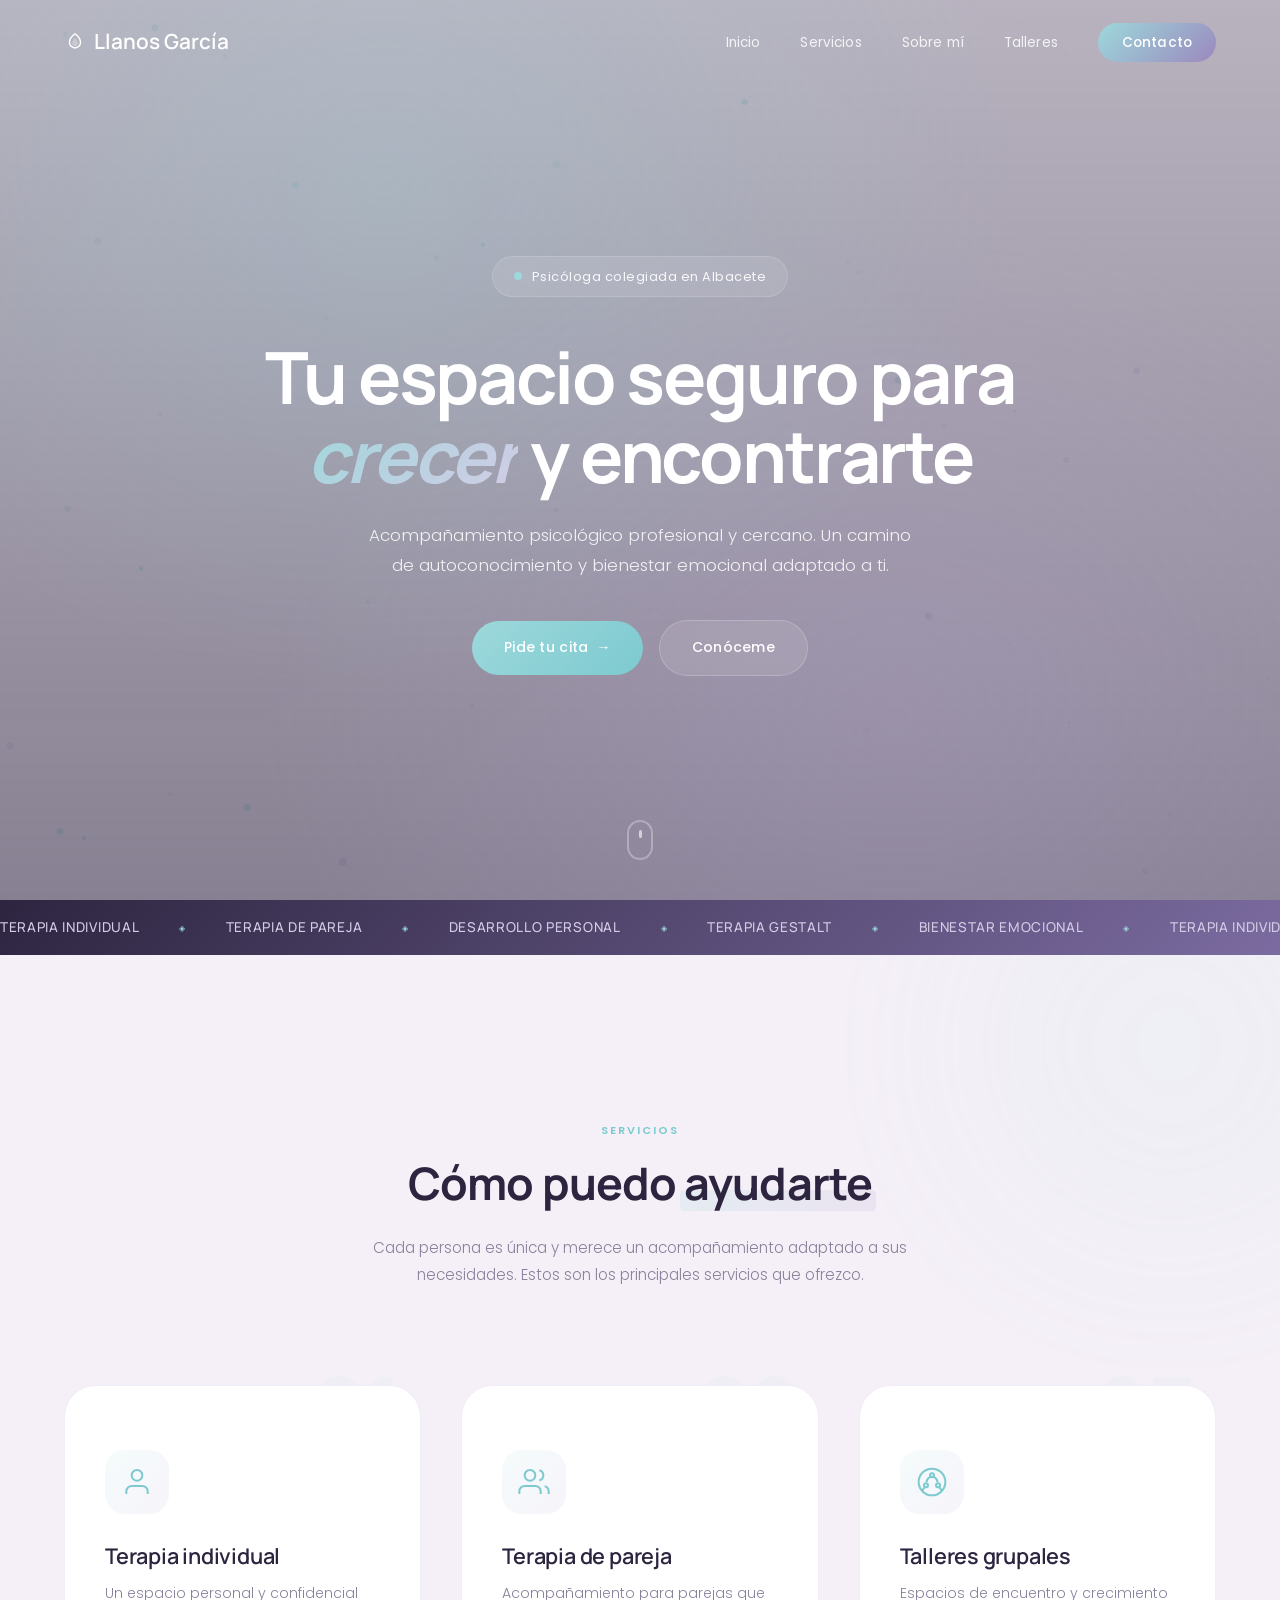
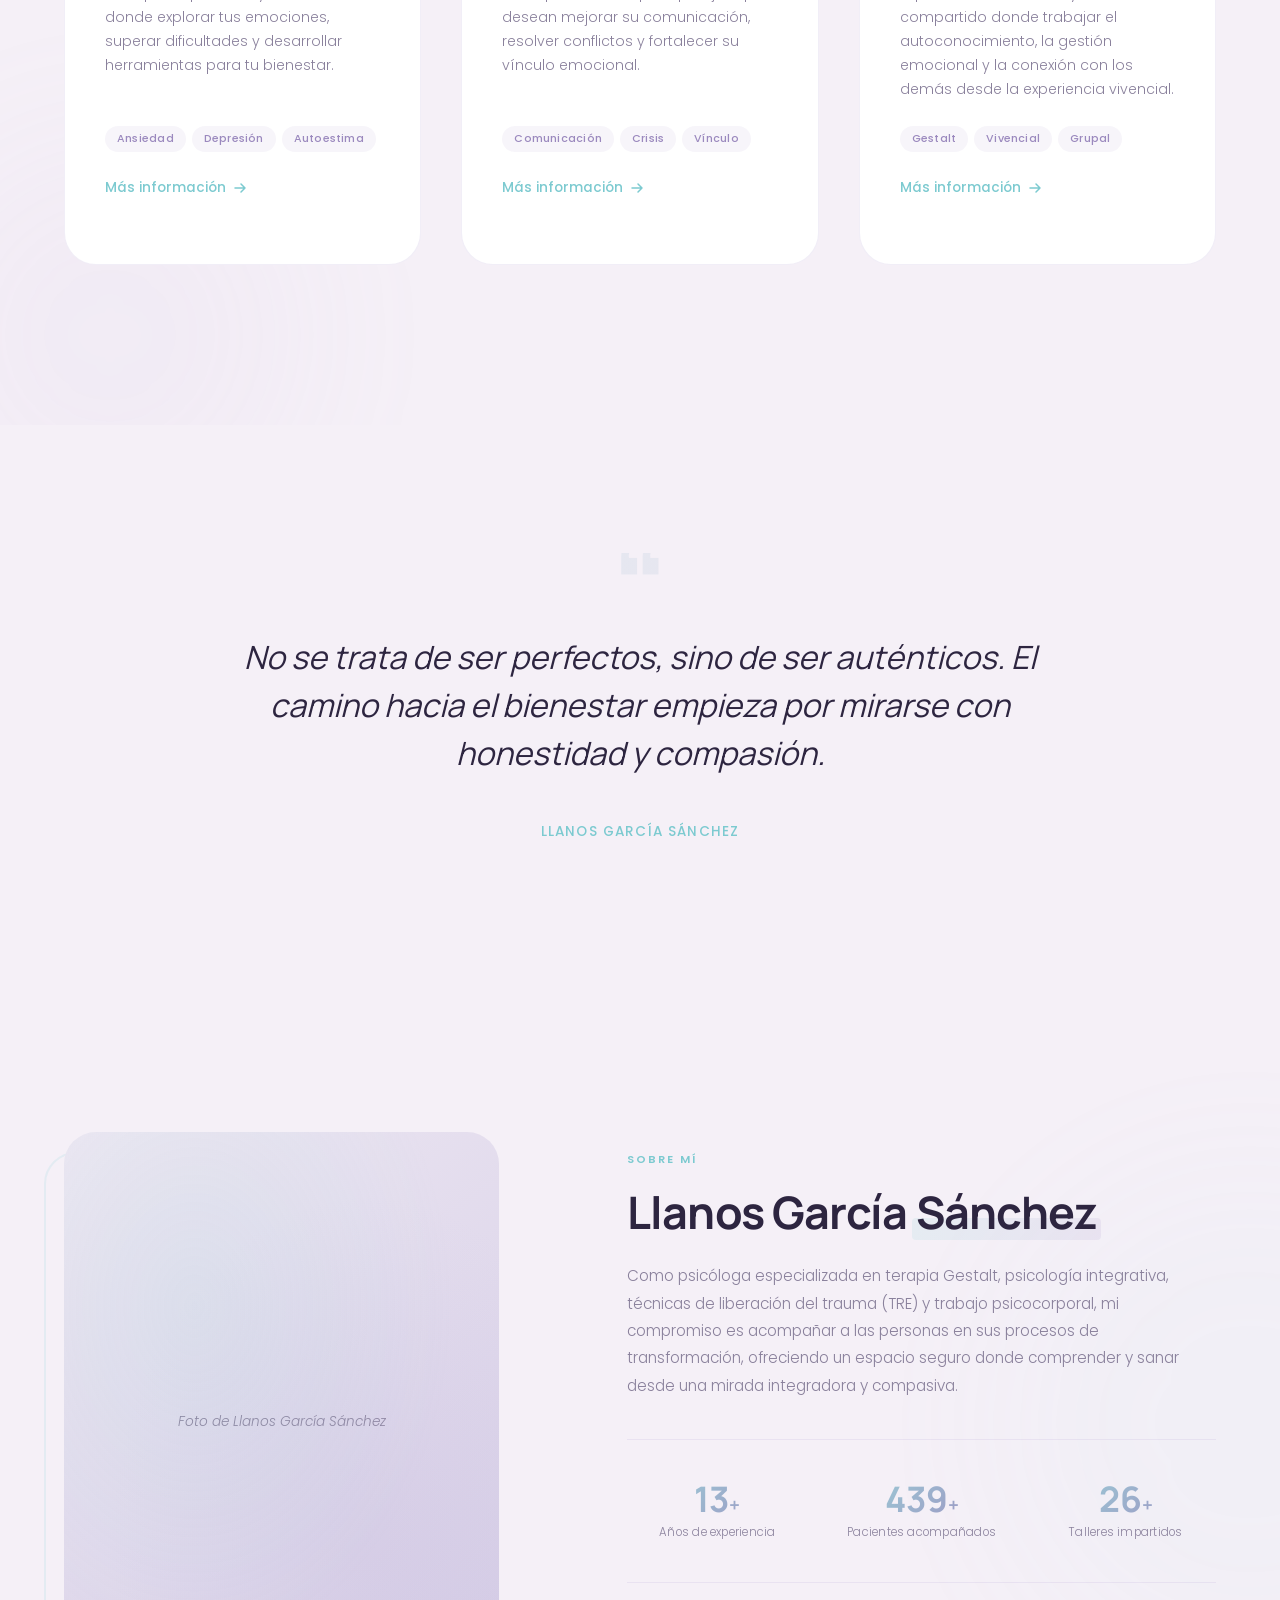
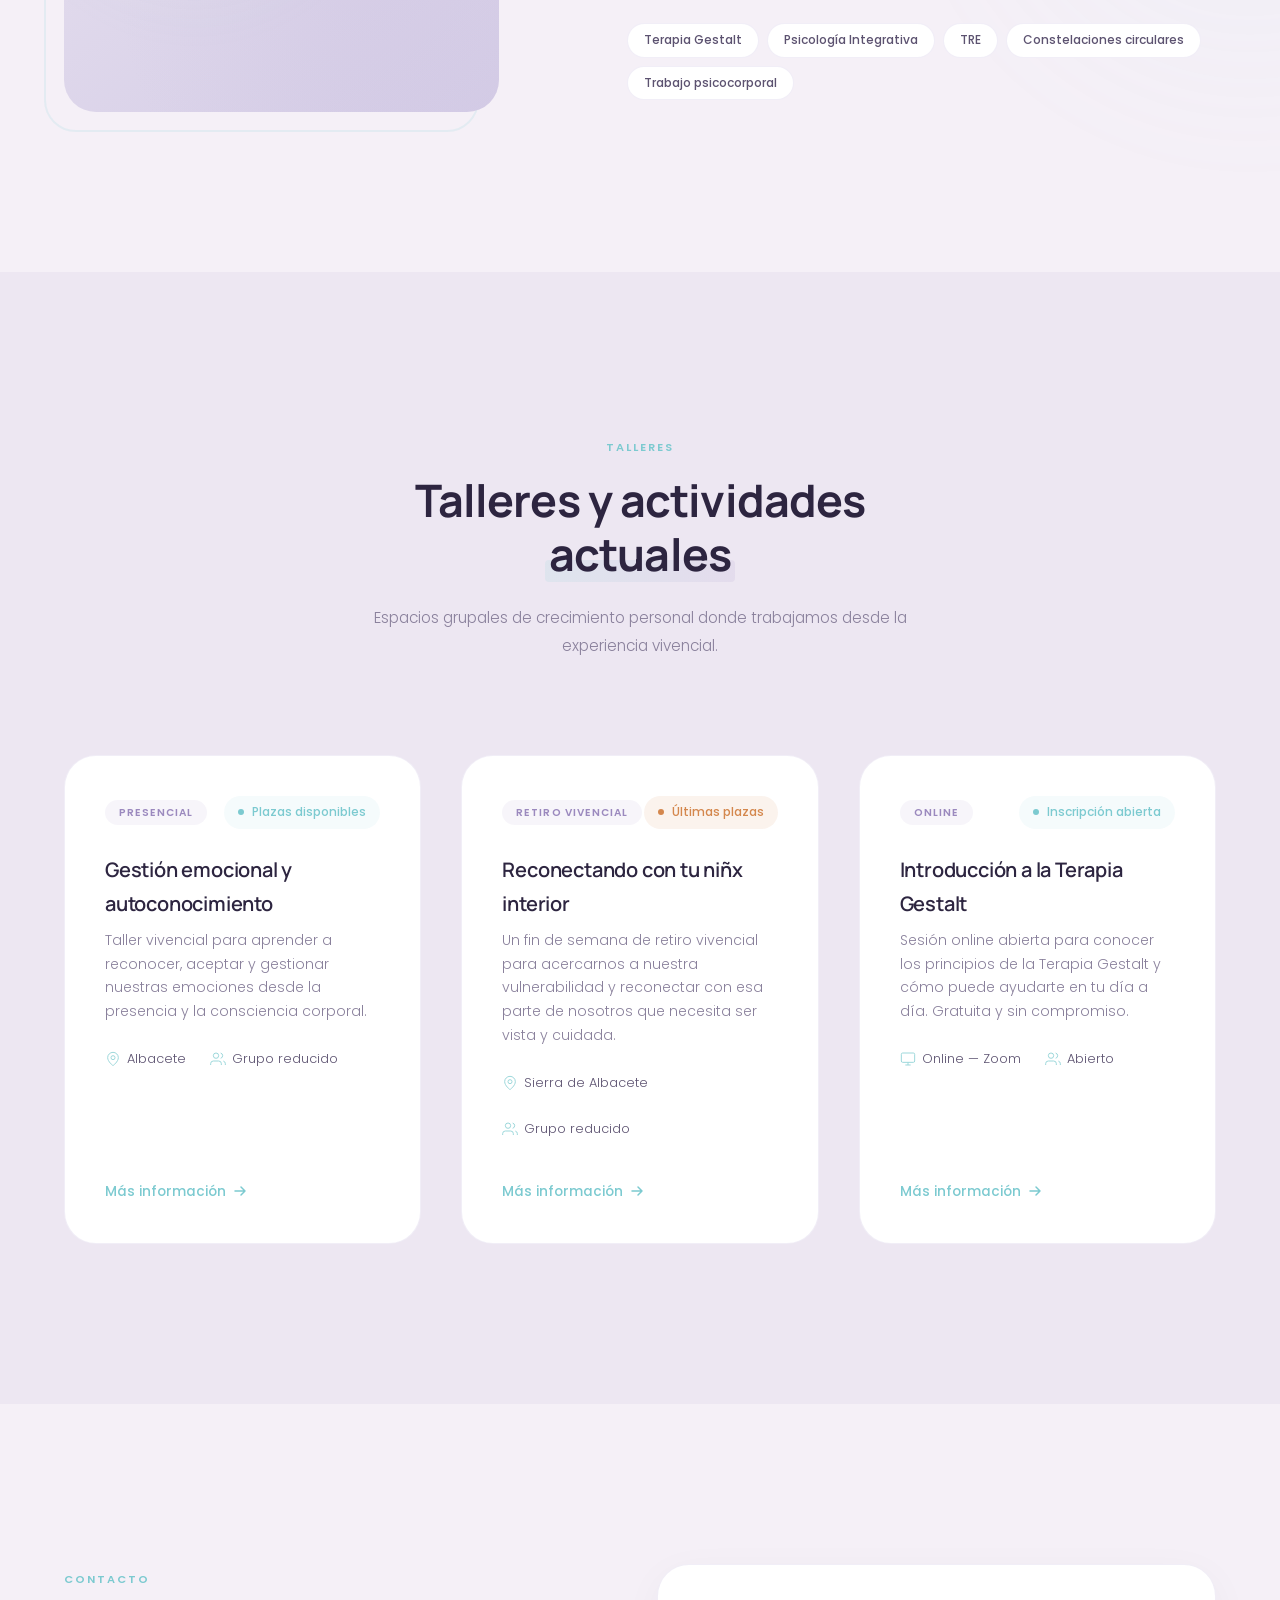
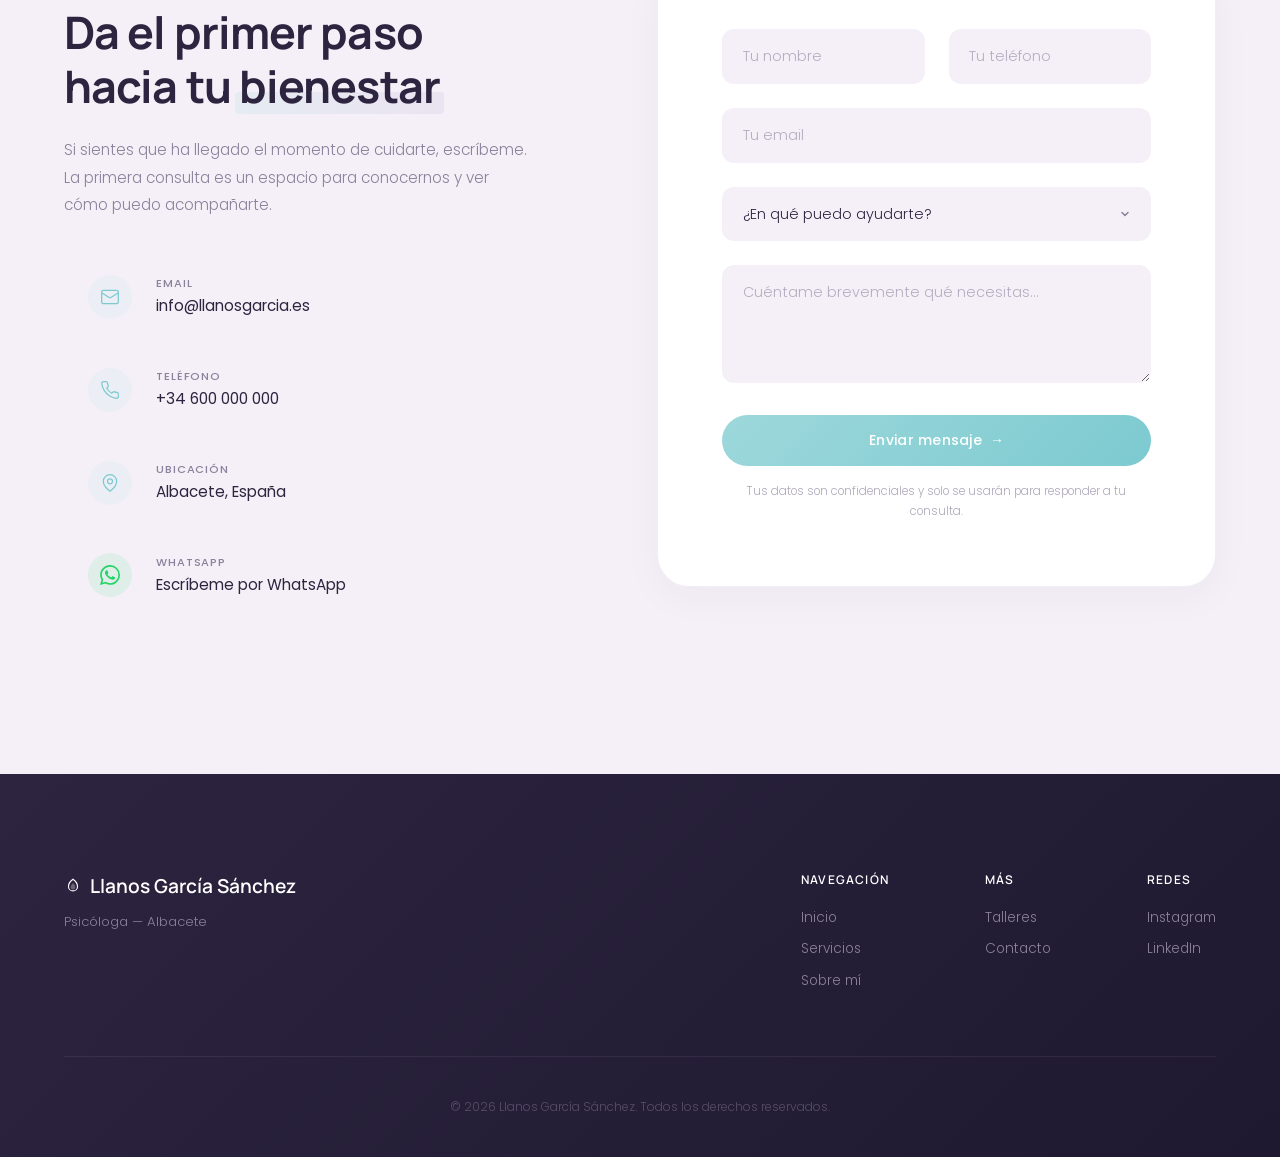
==== index.html @ bb78d36d "Cambios colores y añadir video" ====
<!DOCTYPE html>
<html lang="es">
<head>
    <meta charset="UTF-8">
    <meta name="viewport" content="width=device-width, initial-scale=1.0">
    <title>Llanos García Sánchez — Psicóloga en Albacete</title>
    <meta name="description" content="Psicóloga en Albacete especializada en terapia individual, de pareja y talleres de desarrollo personal. Llanos García Sánchez — acompañamiento profesional y cercano.">
    <link rel="preconnect" href="https://fonts.googleapis.com">
    <link rel="preconnect" href="https://fonts.gstatic.com" crossorigin>
    <link href="https://fonts.googleapis.com/css2?family=Manrope:wght@300;400;500;600;700&family=Poppins:ital,wght@0,300;0,400;0,500;0,600;1,300;1,400&display=swap" rel="stylesheet">
    <link rel="stylesheet" href="styles.css">
</head>
<body>
    <!-- Preloader -->
    <div class="preloader" id="preloader">
        <div class="preloader-inner">
            <div class="preloader-icon">
                <svg width="48" height="48" viewBox="0 0 48 48" fill="none">
                    <circle cx="24" cy="24" r="20" stroke="url(#preloaderGrad)" stroke-width="2" stroke-dasharray="6 4" class="preloader-circle"/>
                    <path d="M24 14c-4 3-7 7-7 11a7 7 0 0014 0c0-4-3-8-7-11z" fill="url(#preloaderGrad2)" opacity="0.6"/>
                    <defs>
                        <linearGradient id="preloaderGrad" x1="4" y1="4" x2="44" y2="44">
                            <stop stop-color="#9DD8DB"/>
                            <stop offset="1" stop-color="#B8A9D4"/>
                        </linearGradient>
                        <linearGradient id="preloaderGrad2" x1="17" y1="14" x2="31" y2="32">
                            <stop stop-color="#9DD8DB"/>
                            <stop offset="1" stop-color="#B8A9D4"/>
                        </linearGradient>
                    </defs>
                </svg>
            </div>
            <span class="preloader-text">Llanos García Sánchez</span>
        </div>
    </div>

    <!-- Cursor glow -->
    <div class="cursor-glow" id="cursor-glow"></div>

    <!-- Floating particles -->
    <canvas id="particles-canvas" class="particles-canvas"></canvas>

    <!-- Navigation -->
    <nav class="navbar" id="navbar">
        <div class="nav-container">
            <a href="#" class="nav-logo">
                <span class="nav-logo-icon">
                    <svg width="22" height="22" viewBox="0 0 24 24" fill="none">
                        <path d="M12 3c-3.5 2.5-6 6-6 9.5a6 6 0 0012 0c0-3.5-2.5-7-6-9.5z" stroke="currentColor" stroke-width="1.5" fill="none"/>
                        <path d="M12 8c-1.5 1.5-3 3.5-3 5.5a3 3 0 006 0c0-2-1.5-4-3-5.5z" fill="currentColor" opacity="0.3"/>
                    </svg>
                </span>
                Llanos García
            </a>
            <button class="nav-toggle" id="nav-toggle" aria-label="Abrir menú">
                <span></span>
                <span></span>
                <span></span>
            </button>
            <ul class="nav-menu" id="nav-menu">
                <li><a href="#inicio" class="nav-link">Inicio</a></li>
                <li><a href="#servicios" class="nav-link">Servicios</a></li>
                <li><a href="#sobre-mi" class="nav-link">Sobre mí</a></li>
                <li><a href="#talleres" class="nav-link">Talleres</a></li>
                <li><a href="#contacto" class="nav-link nav-link--cta">Contacto</a></li>
            </ul>
        </div>
    </nav>

    <!-- Hero Section -->
    <section class="hero" id="inicio">
        <div class="hero-bg-wrap">
            <video class="hero-bg-video" autoplay muted loop playsinline>
                <source src="video-hero.mp4" type="video/mp4">
            </video>
            <div class="hero-overlay"></div>
        </div>
        <div class="hero-content">
            <div class="hero-badge-top fade-up">
                <span class="pulse-dot"></span>
                Psicóloga colegiada en Albacete
            </div>
            <h1 class="hero-title fade-up">
                Tu espacio seguro para
                <span class="hero-title-highlight">crecer</span>
                y encontrarte
            </h1>
            <p class="hero-description fade-up">Acompañamiento psicológico profesional y cercano. Un camino de autoconocimiento y bienestar emocional adaptado a ti.</p>
            <div class="hero-actions fade-up">
                <a href="#contacto" class="btn btn-primary">
                    Pide tu cita
                    <span class="btn-arrow">&rarr;</span>
                </a>
                <a href="#sobre-mi" class="btn btn-ghost">Conóceme</a>
            </div>
        </div>
        <div class="hero-scroll-indicator">
            <div class="mouse">
                <div class="mouse-wheel"></div>
            </div>
        </div>
    </section>

    <!-- Marquee -->
    <div class="marquee">
        <div class="marquee-track">
            <span>Terapia individual</span>
            <span class="marquee-dot">&#9672;</span>
            <span>Terapia de pareja</span>
            <span class="marquee-dot">&#9672;</span>
            <span>Desarrollo personal</span>
            <span class="marquee-dot">&#9672;</span>
            <span>Terapia Gestalt</span>
            <span class="marquee-dot">&#9672;</span>
            <span>Bienestar emocional</span>
            <span class="marquee-dot">&#9672;</span>
            <span>Terapia individual</span>
            <span class="marquee-dot">&#9672;</span>
            <span>Terapia de pareja</span>
            <span class="marquee-dot">&#9672;</span>
            <span>Desarrollo personal</span>
            <span class="marquee-dot">&#9672;</span>
            <span>Terapia Gestalt</span>
            <span class="marquee-dot">&#9672;</span>
            <span>Bienestar emocional</span>
            <span class="marquee-dot">&#9672;</span>
        </div>
    </div>

    <!-- Services Section -->
    <section class="section section-services" id="servicios">
        <div class="blob blob-1"></div>
        <div class="blob blob-2"></div>
        <div class="container">
            <div class="section-header">
                <span class="section-label fade-up">Servicios</span>
                <h2 class="section-title fade-up">Cómo puedo <span class="text-highlight">ayudarte</span></h2>
                <p class="section-description fade-up">Cada persona es única y merece un acompañamiento adaptado a sus necesidades. Estos son los principales servicios que ofrezco.</p>
            </div>
            <div class="services-grid">
                <article class="service-card fade-up" data-number="01">
                    <div class="service-card-inner">
                        <div class="service-icon">
                            <svg width="32" height="32" viewBox="0 0 24 24" fill="none" stroke="currentColor" stroke-width="1.5">
                                <path d="M20 21v-2a4 4 0 00-4-4H8a4 4 0 00-4 4v2"/>
                                <circle cx="12" cy="7" r="4"/>
                            </svg>
                        </div>
                        <h3 class="service-card-title">Terapia individual</h3>
                        <p class="service-card-description">Un espacio personal y confidencial donde explorar tus emociones, superar dificultades y desarrollar herramientas para tu bienestar.</p>
                        <div class="service-card-tags">
                            <span class="service-tag">Ansiedad</span>
                            <span class="service-tag">Depresión</span>
                            <span class="service-tag">Autoestima</span>
                        </div>
                        <a href="#contacto" class="service-card-link">
                            Más información
                            <svg width="16" height="16" viewBox="0 0 16 16" fill="none"><path d="M3 8h10M9 4l4 4-4 4" stroke="currentColor" stroke-width="1.5" stroke-linecap="round" stroke-linejoin="round"/></svg>
                        </a>
                    </div>
                </article>
                <article class="service-card fade-up" data-number="02">
                    <div class="service-card-inner">
                        <div class="service-icon">
                            <svg width="32" height="32" viewBox="0 0 24 24" fill="none" stroke="currentColor" stroke-width="1.5">
                                <path d="M17 21v-2a4 4 0 00-4-4H5a4 4 0 00-4 4v2"/>
                                <circle cx="9" cy="7" r="4"/>
                                <path d="M23 21v-2a4 4 0 00-3-3.87"/>
                                <path d="M16 3.13a4 4 0 010 7.75"/>
                            </svg>
                        </div>
                        <h3 class="service-card-title">Terapia de pareja</h3>
                        <p class="service-card-description">Acompañamiento para parejas que desean mejorar su comunicación, resolver conflictos y fortalecer su vínculo emocional.</p>
                        <div class="service-card-tags">
                            <span class="service-tag">Comunicación</span>
                            <span class="service-tag">Crisis</span>
                            <span class="service-tag">Vínculo</span>
                        </div>
                        <a href="#contacto" class="service-card-link">
                            Más información
                            <svg width="16" height="16" viewBox="0 0 16 16" fill="none"><path d="M3 8h10M9 4l4 4-4 4" stroke="currentColor" stroke-width="1.5" stroke-linecap="round" stroke-linejoin="round"/></svg>
                        </a>
                    </div>
                </article>
                <article class="service-card fade-up" data-number="03">
                    <div class="service-card-inner">
                        <div class="service-icon">
                            <svg width="32" height="32" viewBox="0 0 24 24" fill="none" stroke="currentColor" stroke-width="1.5">
                                <circle cx="12" cy="12" r="10"/>
                                <path d="M8 12c0-2.2 1.8-4 4-4s4 1.8 4 4"/>
                                <circle cx="12" cy="7" r="1.5"/>
                                <circle cx="7.5" cy="14.5" r="1.5"/>
                                <circle cx="16.5" cy="14.5" r="1.5"/>
                                <path d="M5 19c0-1.7 1.1-3 2.5-3"/>
                                <path d="M19 19c0-1.7-1.1-3-2.5-3"/>
                            </svg>
                        </div>
                        <h3 class="service-card-title">Talleres grupales</h3>
                        <p class="service-card-description">Espacios de encuentro y crecimiento compartido donde trabajar el autoconocimiento, la gestión emocional y la conexión con los demás desde la experiencia vivencial.</p>
                        <div class="service-card-tags">
                            <span class="service-tag">Gestalt</span>
                            <span class="service-tag">Vivencial</span>
                            <span class="service-tag">Grupal</span>
                        </div>
                        <a href="#contacto" class="service-card-link">
                            Más información
                            <svg width="16" height="16" viewBox="0 0 16 16" fill="none"><path d="M3 8h10M9 4l4 4-4 4" stroke="currentColor" stroke-width="1.5" stroke-linecap="round" stroke-linejoin="round"/></svg>
                        </a>
                    </div>
                </article>
            </div>
        </div>
    </section>

    <!-- Quote Section -->
    <section class="section section-quote">
        <div class="container">
            <div class="quote-block fade-up">
                <div class="quote-mark">&ldquo;</div>
                <blockquote class="quote-text">
                    No se trata de ser perfectos, sino de ser auténticos. El camino hacia el bienestar empieza por mirarse con honestidad y compasión.
                </blockquote>
                <cite class="quote-author">Llanos García Sánchez</cite>
            </div>
        </div>
    </section>

    <!-- About Section -->
    <section class="section section-about" id="sobre-mi">
        <div class="blob blob-3"></div>
        <div class="container">
            <div class="about-layout">
                <div class="about-image-col fade-up">
                    <div class="about-image-frame">
                        <div class="image-placeholder image-placeholder--tall">
                            <span>Foto de Llanos García Sánchez</span>
                        </div>
                        <div class="about-image-accent"></div>
                    </div>
                </div>
                <div class="about-text-col">
                    <span class="section-label fade-up">Sobre mí</span>
                    <h2 class="section-title fade-up">Llanos García <span class="text-highlight">Sánchez</span></h2>
                    <p class="section-description fade-up">Como psicóloga especializada en terapia Gestalt, psicología integrativa, técnicas de liberación del trauma (TRE) y trabajo psicocorporal, mi compromiso es acompañar a las personas en sus procesos de transformación, ofreciendo un espacio seguro donde comprender y sanar desde una mirada integradora y compasiva.</p>
                    <div class="about-stats fade-up">
                        <div class="stat-item">
                            <span class="stat-number" data-target="15">0</span>
                            <span class="stat-label">Años de experiencia</span>
                        </div>
                        <div class="stat-item">
                            <span class="stat-number" data-target="500">0</span>
                            <span class="stat-label">Pacientes acompañados</span>
                        </div>
                        <div class="stat-item">
                            <span class="stat-number" data-target="30">0</span>
                            <span class="stat-label">Talleres impartidos</span>
                        </div>
                    </div>
                    <div class="about-specialties fade-up">
                        <span class="specialty-tag">Terapia Gestalt</span>
                        <span class="specialty-tag">Psicología Integrativa</span>
                        <span class="specialty-tag">TRE</span>
                        <span class="specialty-tag">Constelaciones circulares</span>
                        <span class="specialty-tag">Trabajo psicocorporal</span>
                    </div>
                </div>
            </div>
        </div>
    </section>

    <!-- Workshops Section -->
    <section class="section section-workshops" id="talleres">
        <div class="container">
            <div class="section-header">
                <span class="section-label fade-up">Talleres</span>
                <h2 class="section-title fade-up">Talleres y actividades <span class="text-highlight">actuales</span></h2>
                <p class="section-description fade-up">Espacios grupales de crecimiento personal donde trabajamos desde la experiencia vivencial.</p>
            </div>
            <div class="workshops-grid">
                <article class="workshop-card fade-up">
                    <div class="workshop-card-header">
                        <div class="workshop-card-badge">Presencial</div>
                        <span class="workshop-status workshop-status--open">
                            <span class="pulse-dot-sm"></span>
                            Plazas disponibles
                        </span>
                    </div>
                    <h3 class="workshop-card-title">Gestión emocional y autoconocimiento</h3>
                    <p class="workshop-card-description">Taller vivencial para aprender a reconocer, aceptar y gestionar nuestras emociones desde la presencia y la consciencia corporal.</p>
                    <div class="workshop-card-details">
                        <div class="workshop-detail">
                            <svg width="16" height="16" viewBox="0 0 24 24" fill="none" stroke="currentColor" stroke-width="1.5"><path d="M20 10c0 6-8 12-8 12s-8-6-8-12a8 8 0 0116 0z"/><circle cx="12" cy="10" r="3"/></svg>
                            Albacete
                        </div>
                        <div class="workshop-detail">
                            <svg width="16" height="16" viewBox="0 0 24 24" fill="none" stroke="currentColor" stroke-width="1.5"><path d="M17 21v-2a4 4 0 00-4-4H5a4 4 0 00-4 4v2"/><circle cx="9" cy="7" r="4"/><path d="M23 21v-2a4 4 0 00-3-3.87"/><path d="M16 3.13a4 4 0 010 7.75"/></svg>
                            Grupo reducido
                        </div>
                    </div>
                    <a href="#contacto" class="workshop-card-link">
                        Más información
                        <svg width="16" height="16" viewBox="0 0 16 16" fill="none"><path d="M3 8h10M9 4l4 4-4 4" stroke="currentColor" stroke-width="1.5" stroke-linecap="round" stroke-linejoin="round"/></svg>
                    </a>
                </article>
                <article class="workshop-card fade-up">
                    <div class="workshop-card-header">
                        <div class="workshop-card-badge">Retiro vivencial</div>
                        <span class="workshop-status workshop-status--few">
                            <span class="pulse-dot-sm"></span>
                            Últimas plazas
                        </span>
                    </div>
                    <h3 class="workshop-card-title">Reconectando con tu niñx interior</h3>
                    <p class="workshop-card-description">Un fin de semana de retiro vivencial para acercarnos a nuestra vulnerabilidad y reconectar con esa parte de nosotros que necesita ser vista y cuidada.</p>
                    <div class="workshop-card-details">
                        <div class="workshop-detail">
                            <svg width="16" height="16" viewBox="0 0 24 24" fill="none" stroke="currentColor" stroke-width="1.5"><path d="M20 10c0 6-8 12-8 12s-8-6-8-12a8 8 0 0116 0z"/><circle cx="12" cy="10" r="3"/></svg>
                            Sierra de Albacete
                        </div>
                        <div class="workshop-detail">
                            <svg width="16" height="16" viewBox="0 0 24 24" fill="none" stroke="currentColor" stroke-width="1.5"><path d="M17 21v-2a4 4 0 00-4-4H5a4 4 0 00-4 4v2"/><circle cx="9" cy="7" r="4"/><path d="M23 21v-2a4 4 0 00-3-3.87"/><path d="M16 3.13a4 4 0 010 7.75"/></svg>
                            Grupo reducido
                        </div>
                    </div>
                    <a href="#contacto" class="workshop-card-link">
                        Más información
                        <svg width="16" height="16" viewBox="0 0 16 16" fill="none"><path d="M3 8h10M9 4l4 4-4 4" stroke="currentColor" stroke-width="1.5" stroke-linecap="round" stroke-linejoin="round"/></svg>
                    </a>
                </article>
                <article class="workshop-card fade-up">
                    <div class="workshop-card-header">
                        <div class="workshop-card-badge">Online</div>
                        <span class="workshop-status workshop-status--open">
                            <span class="pulse-dot-sm"></span>
                            Inscripción abierta
                        </span>
                    </div>
                    <h3 class="workshop-card-title">Introducción a la Terapia Gestalt</h3>
                    <p class="workshop-card-description">Sesión online abierta para conocer los principios de la Terapia Gestalt y cómo puede ayudarte en tu día a día. Gratuita y sin compromiso.</p>
                    <div class="workshop-card-details">
                        <div class="workshop-detail">
                            <svg width="16" height="16" viewBox="0 0 24 24" fill="none" stroke="currentColor" stroke-width="1.5"><rect x="2" y="3" width="20" height="14" rx="2"/><line x1="8" y1="21" x2="16" y2="21"/><line x1="12" y1="17" x2="12" y2="21"/></svg>
                            Online — Zoom
                        </div>
                        <div class="workshop-detail">
                            <svg width="16" height="16" viewBox="0 0 24 24" fill="none" stroke="currentColor" stroke-width="1.5"><path d="M17 21v-2a4 4 0 00-4-4H5a4 4 0 00-4 4v2"/><circle cx="9" cy="7" r="4"/><path d="M23 21v-2a4 4 0 00-3-3.87"/><path d="M16 3.13a4 4 0 010 7.75"/></svg>
                            Abierto
                        </div>
                    </div>
                    <a href="#contacto" class="workshop-card-link">
                        Más información
                        <svg width="16" height="16" viewBox="0 0 16 16" fill="none"><path d="M3 8h10M9 4l4 4-4 4" stroke="currentColor" stroke-width="1.5" stroke-linecap="round" stroke-linejoin="round"/></svg>
                    </a>
                </article>
            </div>
        </div>
    </section>

    <!-- Contact Section -->
    <section class="section section-contact" id="contacto">
        <div class="container">
            <div class="contact-layout">
                <div class="contact-info-col">
                    <span class="section-label fade-up">Contacto</span>
                    <h2 class="section-title fade-up">Da el primer paso hacia tu <span class="text-highlight">bienestar</span></h2>
                    <p class="section-description fade-up">Si sientes que ha llegado el momento de cuidarte, escríbeme. La primera consulta es un espacio para conocernos y ver cómo puedo acompañarte.</p>
                    <div class="contact-details fade-up">
                        <a href="mailto:info@llanosgarcia.es" class="contact-detail-item">
                            <div class="contact-icon">
                                <svg width="20" height="20" viewBox="0 0 24 24" fill="none" stroke="currentColor" stroke-width="1.5"><rect x="2" y="4" width="20" height="16" rx="2"/><path d="m22 7-8.97 5.7a1.94 1.94 0 01-2.06 0L2 7"/></svg>
                            </div>
                            <div>
                                <span class="contact-detail-label">Email</span>
                                <span class="contact-detail-value">info@llanosgarcia.es</span>
                            </div>
                        </a>
                        <a href="tel:+34600000000" class="contact-detail-item">
                            <div class="contact-icon">
                                <svg width="20" height="20" viewBox="0 0 24 24" fill="none" stroke="currentColor" stroke-width="1.5"><path d="M22 16.92v3a2 2 0 01-2.18 2 19.79 19.79 0 01-8.63-3.07 19.5 19.5 0 01-6-6 19.79 19.79 0 01-3.07-8.67A2 2 0 014.11 2h3a2 2 0 012 1.72c.127.96.361 1.903.7 2.81a2 2 0 01-.45 2.11L8.09 9.91a16 16 0 006 6l1.27-1.27a2 2 0 012.11-.45c.907.339 1.85.573 2.81.7A2 2 0 0122 16.92z"/></svg>
                            </div>
                            <div>
                                <span class="contact-detail-label">Teléfono</span>
                                <span class="contact-detail-value">+34 600 000 000</span>
                            </div>
                        </a>
                        <div class="contact-detail-item">
                            <div class="contact-icon">
                                <svg width="20" height="20" viewBox="0 0 24 24" fill="none" stroke="currentColor" stroke-width="1.5"><path d="M20 10c0 6-8 12-8 12s-8-6-8-12a8 8 0 0116 0Z"/><circle cx="12" cy="10" r="3"/></svg>
                            </div>
                            <div>
                                <span class="contact-detail-label">Ubicación</span>
                                <span class="contact-detail-value">Albacete, España</span>
                            </div>
                        </div>
                        <a href="https://wa.me/34600000000" class="contact-detail-item" target="_blank" rel="noopener">
                            <div class="contact-icon contact-icon--whatsapp">
                                <svg width="20" height="20" viewBox="0 0 24 24" fill="currentColor"><path d="M17.472 14.382c-.297-.149-1.758-.867-2.03-.967-.273-.099-.471-.148-.67.15-.197.297-.767.966-.94 1.164-.173.199-.347.223-.644.075-.297-.15-1.255-.463-2.39-1.475-.883-.788-1.48-1.761-1.653-2.059-.173-.297-.018-.458.13-.606.134-.133.298-.347.446-.52.149-.174.198-.298.298-.497.099-.198.05-.371-.025-.52-.075-.149-.669-1.612-.916-2.207-.242-.579-.487-.5-.669-.51-.173-.008-.371-.01-.57-.01-.198 0-.52.074-.792.372-.272.297-1.04 1.016-1.04 2.479 0 1.462 1.065 2.875 1.213 3.074.149.198 2.096 3.2 5.077 4.487.709.306 1.262.489 1.694.625.712.227 1.36.195 1.871.118.571-.085 1.758-.719 2.006-1.413.248-.694.248-1.289.173-1.413-.074-.124-.272-.198-.57-.347m-5.421 7.403h-.004a9.87 9.87 0 01-5.031-1.378l-.361-.214-3.741.982.998-3.648-.235-.374a9.86 9.86 0 01-1.51-5.26c.001-5.45 4.436-9.884 9.888-9.884 2.64 0 5.122 1.03 6.988 2.898a9.825 9.825 0 012.893 6.994c-.003 5.45-4.437 9.884-9.885 9.884m8.413-18.297A11.815 11.815 0 0012.05 0C5.495 0 .16 5.335.157 11.892c0 2.096.547 4.142 1.588 5.945L.057 24l6.305-1.654a11.882 11.882 0 005.683 1.448h.005c6.554 0 11.89-5.335 11.893-11.893a11.821 11.821 0 00-3.48-8.413z"/></svg>
                            </div>
                            <div>
                                <span class="contact-detail-label">WhatsApp</span>
                                <span class="contact-detail-value">Escríbeme por WhatsApp</span>
                            </div>
                        </a>
                    </div>
                </div>
                <div class="contact-form-col fade-up">
                    <form class="contact-form" id="contact-form" name="contacto" method="POST" data-netlify="true" netlify-honeypot="bot-field">
                        <input type="hidden" name="form-name" value="contacto">
                        <p class="visually-hidden"><label>No rellenar: <input name="bot-field"></label></p>
                        <div class="form-row">
                            <div class="form-group">
                                <input type="text" id="name" name="name" class="form-input" placeholder="Tu nombre" required>
                            </div>
                            <div class="form-group">
                                <input type="tel" id="phone" name="phone" class="form-input" placeholder="Tu teléfono">
                            </div>
                        </div>
                        <div class="form-group">
                            <input type="email" id="email" name="email" class="form-input" placeholder="Tu email" required>
                        </div>
                        <div class="form-group">
                            <select id="service" name="service" class="form-input form-select">
                                <option value="" disabled selected>¿En qué puedo ayudarte?</option>
                                <option value="individual">Terapia individual</option>
                                <option value="pareja">Terapia de pareja</option>
                                <option value="taller">Información sobre talleres</option>
                                <option value="otro">Otro</option>
                            </select>
                        </div>
                        <div class="form-group">
                            <textarea id="message" name="message" class="form-input form-textarea" placeholder="Cuéntame brevemente qué necesitas..." rows="4" required></textarea>
                        </div>
                        <button type="submit" class="btn btn-primary btn-full">
                            Enviar mensaje
                            <span class="btn-arrow">&rarr;</span>
                        </button>
                        <p class="form-disclaimer">Tus datos son confidenciales y solo se usarán para responder a tu consulta.</p>
                    </form>
                </div>
            </div>
        </div>
    </section>

    <!-- Footer -->
    <footer class="footer">
        <div class="container">
            <div class="footer-top">
                <div class="footer-brand">
                    <span class="footer-logo">
                        <span class="nav-logo-icon">
                            <svg width="18" height="18" viewBox="0 0 24 24" fill="none">
                                <path d="M12 3c-3.5 2.5-6 6-6 9.5a6 6 0 0012 0c0-3.5-2.5-7-6-9.5z" stroke="currentColor" stroke-width="1.5" fill="none"/>
                                <path d="M12 8c-1.5 1.5-3 3.5-3 5.5a3 3 0 006 0c0-2-1.5-4-3-5.5z" fill="currentColor" opacity="0.3"/>
                            </svg>
                        </span>
                        Llanos García Sánchez
                    </span>
                    <p class="footer-tagline">Psicóloga — Albacete</p>
                </div>
                <div class="footer-nav">
                    <div class="footer-nav-group">
                        <h4 class="footer-nav-title">Navegación</h4>
                        <a href="#inicio">Inicio</a>
                        <a href="#servicios">Servicios</a>
                        <a href="#sobre-mi">Sobre mí</a>
                    </div>
                    <div class="footer-nav-group">
                        <h4 class="footer-nav-title">Más</h4>
                        <a href="#talleres">Talleres</a>
                        <a href="#contacto">Contacto</a>
                    </div>
                    <div class="footer-nav-group">
                        <h4 class="footer-nav-title">Redes</h4>
                        <a href="#">Instagram</a>
                        <a href="#">LinkedIn</a>
                    </div>
                </div>
            </div>
            <div class="footer-bottom">
                <p>&copy; 2026 Llanos García Sánchez. Todos los derechos reservados.</p>
            </div>
        </div>
    </footer>

    <script src="script.js"></script>
</body>
</html>
---- styles.css ----
/* ============================================
   LLANOS GARCÍA SÁNCHEZ — Psicóloga
   Palette: Aquamarine + Pastel Violet
   ============================================ */

:root {
    --color-bg: #F5F0F7;
    --color-bg-alt: #EDE7F2;
    --color-bg-card: #FAFAFE;
    --color-aqua: #9DD8DB;
    --color-aqua-dark: #7CCAD0;
    --color-aqua-light: rgba(157, 216, 219, 0.10);
    --color-aqua-glow: rgba(157, 216, 219, 0.07);
    --color-violet: #B8A9D4;
    --color-violet-dark: #9B89BE;
    --color-violet-deep: #7B6BA0;
    --color-violet-light: rgba(184, 169, 212, 0.12);
    --color-lavender: #D4CCE6;
    --color-text-dark: #2D2540;
    --color-text-medium: #5C5270;
    --color-text-muted: #8A819C;
    --color-white: #FFFFFF;
    --color-border: rgba(184, 169, 212, 0.20);

    --font-heading: 'Manrope', -apple-system, BlinkMacSystemFont, sans-serif;
    --font-body: 'Poppins', -apple-system, BlinkMacSystemFont, sans-serif;

    --spacing-xs: 0.5rem;
    --spacing-sm: 1rem;
    --spacing-md: 1.5rem;
    --spacing-lg: 2.5rem;
    --spacing-xl: 4rem;
    --spacing-2xl: 6rem;
    --spacing-3xl: 8rem;
    --spacing-4xl: 10rem;

    --radius-sm: 8px;
    --radius-md: 12px;
    --radius-lg: 20px;
    --radius-xl: 32px;

    --transition-fast: 0.2s ease;
    --transition-base: 0.35s cubic-bezier(0.4, 0, 0.2, 1);
    --transition-slow: 0.6s cubic-bezier(0.16, 1, 0.3, 1);
    --transition-spring: 0.5s cubic-bezier(0.34, 1.56, 0.64, 1);
}

/* --- Reset --- */
*, *::before, *::after { margin: 0; padding: 0; box-sizing: border-box; }
html { scroll-behavior: smooth; font-size: 16px; }
body {
    font-family: var(--font-body);
    font-weight: 300;
    color: var(--color-text-dark);
    background-color: var(--color-bg);
    line-height: 1.7;
    overflow-x: hidden;
}
img { max-width: 100%; height: auto; display: block; }
a { text-decoration: none; color: inherit; transition: color var(--transition-fast); }

/* ============================================
   PRELOADER
   ============================================ */
.preloader {
    position: fixed;
    inset: 0;
    z-index: 10000;
    background: var(--color-bg);
    display: flex;
    align-items: center;
    justify-content: center;
    transition: opacity 0.6s ease, visibility 0.6s ease;
}

.preloader.hidden {
    opacity: 0;
    visibility: hidden;
    pointer-events: none;
}

.preloader-inner {
    display: flex;
    flex-direction: column;
    align-items: center;
    gap: var(--spacing-md);
}

.preloader-icon {
    animation: preloaderSpin 3s linear infinite;
}

.preloader-circle {
    transform-origin: center;
}

@keyframes preloaderSpin {
    0% { transform: rotate(0deg); }
    100% { transform: rotate(360deg); }
}

.preloader-text {
    font-family: var(--font-heading);
    font-size: 1.1rem;
    font-weight: 600;
    color: var(--color-text-dark);
    letter-spacing: 0.02em;
    animation: preloaderFade 1.5s ease-in-out infinite;
}

@keyframes preloaderFade {
    0%, 100% { opacity: 0.4; }
    50% { opacity: 1; }
}

/* --- Cursor Glow --- */
.cursor-glow {
    position: fixed;
    width: 320px;
    height: 320px;
    border-radius: 50%;
    background: radial-gradient(circle, var(--color-aqua-glow) 0%, rgba(184, 169, 212, 0.04) 40%, transparent 70%);
    pointer-events: none;
    z-index: 9999;
    transform: translate(-50%, -50%);
    transition: opacity 0.3s;
    opacity: 0;
}

.cursor-glow.active { opacity: 1; }

/* --- Particles Canvas --- */
.particles-canvas {
    position: fixed;
    inset: 0;
    z-index: 0;
    pointer-events: none;
    opacity: 0.5;
}

/* --- Utilities --- */
.container {
    width: 100%;
    max-width: 1200px;
    margin: 0 auto;
    padding: 0 var(--spacing-md);
}

.text-highlight {
    position: relative;
    display: inline;
}

.text-highlight::after {
    content: '';
    position: absolute;
    left: -4px;
    right: -4px;
    bottom: 2px;
    height: 35%;
    background: linear-gradient(90deg, rgba(157, 216, 219, 0.18), rgba(184, 169, 212, 0.18));
    border-radius: 4px;
    z-index: -1;
    transition: height var(--transition-base);
}

/* --- Decorative Blobs --- */
.blob {
    position: absolute;
    border-radius: 50%;
    filter: blur(90px);
    opacity: 0.45;
    pointer-events: none;
    z-index: 0;
}

.blob-1 {
    width: 420px;
    height: 420px;
    background: rgba(157, 216, 219, 0.15);
    top: -120px;
    right: -100px;
}

.blob-2 {
    width: 380px;
    height: 380px;
    background: rgba(184, 169, 212, 0.15);
    bottom: -100px;
    left: -80px;
}

.blob-3 {
    width: 500px;
    height: 500px;
    background: rgba(157, 216, 219, 0.10);
    top: 50%;
    right: -220px;
    transform: translateY(-50%);
}

/* ============================================
   NAVIGATION
   ============================================ */
.navbar {
    position: fixed;
    top: 0;
    left: 0;
    right: 0;
    z-index: 1000;
    padding: var(--spacing-md) 0;
    transition: all var(--transition-base);
}

.navbar.scrolled {
    background-color: rgba(245, 240, 247, 0.92);
    backdrop-filter: blur(20px);
    -webkit-backdrop-filter: blur(20px);
    padding: 0.8rem 0;
    box-shadow: 0 1px 30px rgba(45, 37, 64, 0.06);
}

.navbar.scrolled .nav-logo { color: var(--color-text-dark); }
.navbar.scrolled .nav-logo-icon { color: var(--color-aqua); }
.navbar.scrolled .nav-link { color: var(--color-text-muted); }
.navbar.scrolled .nav-link:hover { color: var(--color-text-dark); }

.nav-container {
    max-width: 1200px;
    margin: 0 auto;
    padding: 0 var(--spacing-md);
    display: flex;
    align-items: center;
    justify-content: space-between;
}

.nav-logo {
    font-family: var(--font-heading);
    font-size: 1.3rem;
    font-weight: 600;
    color: var(--color-white);
    display: flex;
    align-items: center;
    gap: 8px;
}

.nav-logo-icon {
    color: var(--color-white);
    display: flex;
    align-items: center;
}

.nav-menu {
    display: flex;
    align-items: center;
    gap: var(--spacing-lg);
    list-style: none;
}

.nav-link {
    font-family: var(--font-body);
    font-size: 0.85rem;
    font-weight: 400;
    color: rgba(255, 255, 255, 0.85);
    letter-spacing: 0.01em;
    position: relative;
    padding: 4px 0;
}

.nav-link::after {
    content: '';
    position: absolute;
    bottom: -2px;
    left: 50%;
    width: 0;
    height: 2px;
    background: linear-gradient(90deg, var(--color-aqua), var(--color-violet));
    border-radius: 2px;
    transition: width var(--transition-base), left var(--transition-base);
}

.nav-link:hover { color: var(--color-white); }
.nav-link:hover::after { width: 100%; left: 0; }

.nav-link--cta {
    background: linear-gradient(135deg, var(--color-aqua), var(--color-violet-dark));
    color: var(--color-white) !important;
    padding: 0.6rem 1.5rem;
    border-radius: 100px;
    font-weight: 500;
    transition: transform var(--transition-spring), box-shadow var(--transition-base);
}

.nav-link--cta::after { display: none; }
.nav-link--cta:hover {
    transform: translateY(-2px);
    box-shadow: 0 6px 20px rgba(157, 216, 219, 0.3);
    color: var(--color-white) !important;
}

.nav-toggle {
    display: none;
    flex-direction: column;
    gap: 6px;
    background: none;
    border: none;
    cursor: pointer;
    padding: 5px;
    z-index: 1001;
}

.nav-toggle span {
    display: block;
    width: 26px;
    height: 2px;
    background-color: var(--color-text-dark);
    border-radius: 2px;
    transition: transform var(--transition-base), opacity var(--transition-fast);
}

/* ============================================
   HERO
   ============================================ */
.hero {
    position: relative;
    min-height: 100vh;
    display: flex;
    align-items: center;
    justify-content: center;
    text-align: center;
    padding: var(--spacing-4xl) var(--spacing-md) var(--spacing-3xl);
    overflow: hidden;
}

.hero-bg-wrap {
    position: absolute;
    inset: 0;
    z-index: 0;
}

.hero-bg-video {
    width: 100%;
    height: 100%;
    object-fit: cover;
    display: block;
}

.hero-overlay {
    position: absolute;
    inset: 0;
    background:
        radial-gradient(ellipse at 30% 20%, rgba(157, 216, 219, 0.25) 0%, transparent 50%),
        radial-gradient(ellipse at 70% 80%, rgba(184, 169, 212, 0.25) 0%, transparent 50%),
        linear-gradient(180deg, rgba(45, 37, 64, 0.30) 0%, rgba(45, 37, 64, 0.55) 100%);
}

.hero-content {
    position: relative;
    z-index: 1;
    max-width: 850px;
}

.hero-badge-top {
    display: inline-flex;
    align-items: center;
    gap: 10px;
    font-family: var(--font-body);
    font-size: 0.8rem;
    font-weight: 400;
    letter-spacing: 0.04em;
    color: rgba(255, 255, 255, 0.9);
    background: rgba(255, 255, 255, 0.10);
    backdrop-filter: blur(10px);
    -webkit-backdrop-filter: blur(10px);
    padding: 0.55rem 1.3rem;
    border-radius: 100px;
    border: 1px solid rgba(255, 255, 255, 0.15);
    margin-bottom: var(--spacing-lg);
}

.pulse-dot {
    width: 8px;
    height: 8px;
    border-radius: 50%;
    background-color: var(--color-aqua);
    animation: pulse 2s ease-in-out infinite;
}

.pulse-dot-sm {
    width: 6px;
    height: 6px;
    border-radius: 50%;
    background-color: currentColor;
    animation: pulse 2s ease-in-out infinite;
    display: inline-block;
}

@keyframes pulse {
    0%, 100% { opacity: 1; transform: scale(1); }
    50% { opacity: 0.5; transform: scale(1.5); }
}

.hero-title {
    font-family: var(--font-heading);
    font-size: clamp(2.6rem, 6vw, 4.5rem);
    font-weight: 700;
    line-height: 1.1;
    color: white;
    margin-bottom: var(--spacing-md);
    letter-spacing: -0.03em;
}

.hero-title-highlight {
    position: relative;
    background: linear-gradient(135deg, var(--color-aqua), #D4CCE6);
    -webkit-background-clip: text;
    -webkit-text-fill-color: transparent;
    background-clip: text;
    font-style: italic;
}

.hero-description {
    font-family: var(--font-body);
    font-size: 1.05rem;
    font-weight: 300;
    color: rgba(255, 255, 255, 0.85);
    max-width: 560px;
    margin: 0 auto var(--spacing-lg);
    line-height: 1.8;
}

.hero-actions {
    display: flex;
    align-items: center;
    justify-content: center;
    gap: var(--spacing-sm);
    flex-wrap: wrap;
}

/* --- Scroll Indicator --- */
.hero-scroll-indicator {
    position: absolute;
    bottom: var(--spacing-lg);
    left: 50%;
    transform: translateX(-50%);
    z-index: 1;
}

.mouse {
    width: 26px;
    height: 40px;
    border: 2px solid rgba(255, 255, 255, 0.3);
    border-radius: 14px;
    display: flex;
    justify-content: center;
    padding-top: 8px;
}

.mouse-wheel {
    width: 3px;
    height: 8px;
    background-color: rgba(255, 255, 255, 0.6);
    border-radius: 3px;
    animation: scrollWheel 2s ease-in-out infinite;
}

@keyframes scrollWheel {
    0% { opacity: 1; transform: translateY(0); }
    100% { opacity: 0; transform: translateY(12px); }
}

/* ============================================
   BUTTONS
   ============================================ */
.btn {
    display: inline-flex;
    align-items: center;
    gap: 8px;
    font-family: var(--font-body);
    font-size: 0.875rem;
    font-weight: 500;
    letter-spacing: 0.02em;
    padding: 0.95rem 2rem;
    border-radius: 100px;
    border: none;
    cursor: pointer;
    transition: transform var(--transition-spring), box-shadow var(--transition-base), background-color var(--transition-base);
}

.btn-primary {
    background: linear-gradient(135deg, var(--color-aqua), var(--color-aqua-dark));
    color: white;
}

.btn-primary:hover {
    transform: translateY(-3px);
    box-shadow: 0 12px 35px rgba(157, 216, 219, 0.35);
}

.btn-ghost {
    background: rgba(255, 255, 255, 0.1);
    backdrop-filter: blur(10px);
    -webkit-backdrop-filter: blur(10px);
    color: white;
    border: 1px solid rgba(255, 255, 255, 0.2);
}

.btn-ghost:hover {
    background: rgba(255, 255, 255, 0.2);
    transform: translateY(-3px);
}

.btn-arrow {
    transition: transform var(--transition-base);
}

.btn:hover .btn-arrow { transform: translateX(4px); }

.btn-full { width: 100%; justify-content: center; }

/* ============================================
   MARQUEE
   ============================================ */
.marquee {
    background: linear-gradient(135deg, var(--color-text-dark), var(--color-violet-deep));
    padding: var(--spacing-sm) 0;
    overflow: hidden;
}

.marquee-track {
    display: flex;
    align-items: center;
    gap: var(--spacing-lg);
    width: max-content;
    animation: marqueeScroll 25s linear infinite;
}

.marquee-track span {
    font-family: var(--font-heading);
    font-size: 0.85rem;
    font-weight: 500;
    color: var(--color-lavender);
    letter-spacing: 0.05em;
    text-transform: uppercase;
    white-space: nowrap;
}

.marquee-dot {
    font-size: 0.5rem !important;
    color: var(--color-aqua) !important;
}

@keyframes marqueeScroll {
    0% { transform: translateX(0); }
    100% { transform: translateX(-50%); }
}

/* ============================================
   SECTIONS COMMON
   ============================================ */
.section {
    position: relative;
    padding: var(--spacing-4xl) 0;
    overflow: hidden;
}

.section-header {
    text-align: center;
    max-width: 620px;
    margin: 0 auto var(--spacing-2xl);
}

.section-label {
    display: inline-block;
    font-family: var(--font-body);
    font-size: 0.7rem;
    font-weight: 600;
    letter-spacing: 0.18em;
    text-transform: uppercase;
    color: var(--color-aqua-dark);
    margin-bottom: var(--spacing-sm);
}

.section-title {
    font-family: var(--font-heading);
    font-size: clamp(1.8rem, 3.5vw, 2.8rem);
    font-weight: 700;
    line-height: 1.2;
    color: var(--color-text-dark);
    margin-bottom: var(--spacing-md);
    letter-spacing: -0.02em;
}

.section-description {
    font-family: var(--font-body);
    font-size: 0.95rem;
    color: var(--color-text-muted);
    line-height: 1.8;
}

/* ============================================
   SERVICE CARDS
   ============================================ */
.section-services {
    background-color: var(--color-bg);
}

.services-grid {
    display: grid;
    grid-template-columns: repeat(3, 1fr);
    gap: var(--spacing-lg);
}

.service-card {
    position: relative;
}

.service-card::before {
    content: attr(data-number);
    position: absolute;
    top: -20px;
    right: 20px;
    font-family: var(--font-heading);
    font-size: 5rem;
    font-weight: 700;
    color: rgba(157, 216, 219, 0.06);
    line-height: 1;
    z-index: 0;
    pointer-events: none;
}

.service-card-inner {
    position: relative;
    z-index: 1;
    background: var(--color-white);
    border-radius: var(--radius-xl);
    padding: var(--spacing-xl) var(--spacing-lg);
    border: 1px solid var(--color-border);
    transition: transform var(--transition-slow), box-shadow var(--transition-slow);
    height: 100%;
    display: flex;
    flex-direction: column;
}

.service-card:hover .service-card-inner {
    transform: translateY(-10px);
    box-shadow: 0 25px 60px rgba(45, 37, 64, 0.08);
}

.service-icon {
    width: 64px;
    height: 64px;
    display: flex;
    align-items: center;
    justify-content: center;
    background: linear-gradient(135deg, var(--color-aqua-light), var(--color-violet-light));
    border-radius: var(--radius-lg);
    margin-bottom: var(--spacing-md);
    color: var(--color-aqua-dark);
    transition: transform var(--transition-spring), background var(--transition-base);
}

.service-card:hover .service-icon {
    transform: scale(1.1) rotate(-5deg);
    background: linear-gradient(135deg, var(--color-aqua), var(--color-violet));
    color: white;
}

.service-card-title {
    font-family: var(--font-heading);
    font-size: 1.35rem;
    font-weight: 600;
    color: var(--color-text-dark);
    margin-bottom: var(--spacing-xs);
    letter-spacing: -0.01em;
}

.service-card-description {
    font-family: var(--font-body);
    font-size: 0.88rem;
    color: var(--color-text-muted);
    line-height: 1.7;
    margin-bottom: var(--spacing-md);
    flex-grow: 1;
}

.service-card-tags {
    display: flex;
    flex-wrap: wrap;
    gap: 6px;
    margin-bottom: var(--spacing-md);
}

.service-tag {
    font-family: var(--font-body);
    font-size: 0.68rem;
    font-weight: 500;
    letter-spacing: 0.02em;
    color: var(--color-violet-dark);
    background: var(--color-violet-light);
    padding: 4px 12px;
    border-radius: 100px;
}

.service-card-link {
    display: inline-flex;
    align-items: center;
    gap: 6px;
    font-family: var(--font-body);
    font-size: 0.85rem;
    font-weight: 500;
    color: var(--color-aqua-dark);
    transition: gap var(--transition-base);
}

.service-card-link svg { transition: transform var(--transition-base); }
.service-card:hover .service-card-link svg { transform: translateX(4px); }

/* ============================================
   QUOTE SECTION
   ============================================ */
.section-quote {
    padding: var(--spacing-3xl) 0;
    background-color: var(--color-bg);
}

.quote-block {
    text-align: center;
    max-width: 800px;
    margin: 0 auto;
    position: relative;
}

.quote-mark {
    font-family: var(--font-heading);
    font-size: 8rem;
    font-weight: 700;
    background: linear-gradient(135deg, rgba(157, 216, 219, 0.2), rgba(184, 169, 212, 0.2));
    -webkit-background-clip: text;
    -webkit-text-fill-color: transparent;
    background-clip: text;
    line-height: 0.5;
    margin-bottom: var(--spacing-sm);
}

.quote-text {
    font-family: var(--font-heading);
    font-size: clamp(1.3rem, 3vw, 2rem);
    font-weight: 400;
    line-height: 1.5;
    color: var(--color-text-dark);
    font-style: italic;
    margin-bottom: var(--spacing-lg);
}

.quote-author {
    font-family: var(--font-body);
    font-size: 0.85rem;
    font-weight: 500;
    font-style: normal;
    color: var(--color-aqua-dark);
    letter-spacing: 0.08em;
    text-transform: uppercase;
}

/* ============================================
   ABOUT SECTION
   ============================================ */
.section-about {
    background-color: var(--color-bg);
}

.about-layout {
    display: grid;
    grid-template-columns: 0.85fr 1.15fr;
    gap: var(--spacing-3xl);
    align-items: center;
}

.about-image-frame {
    position: relative;
}

.about-image-accent {
    position: absolute;
    bottom: -20px;
    left: -20px;
    width: 100%;
    height: 100%;
    border: 2px solid var(--color-aqua);
    border-radius: var(--radius-xl);
    opacity: 0.2;
    z-index: -1;
}

.image-placeholder {
    width: 100%;
    aspect-ratio: 3/4;
    background: linear-gradient(145deg, var(--color-bg-alt), var(--color-lavender));
    border-radius: var(--radius-xl);
    display: flex;
    align-items: center;
    justify-content: center;
    color: var(--color-text-muted);
    font-family: var(--font-body);
    font-size: 0.85rem;
    font-style: italic;
    overflow: hidden;
    position: relative;
}

.image-placeholder::before {
    content: '';
    position: absolute;
    inset: 0;
    background:
        radial-gradient(ellipse at 30% 30%, rgba(157, 216, 219, 0.15), transparent 60%),
        radial-gradient(ellipse at 70% 70%, rgba(184, 169, 212, 0.15), transparent 60%);
}

.image-placeholder--tall { aspect-ratio: 3/4; }

/* --- Stats --- */
.about-stats {
    display: grid;
    grid-template-columns: repeat(3, 1fr);
    gap: var(--spacing-md);
    margin: var(--spacing-lg) 0;
    padding: var(--spacing-lg) 0;
    border-top: 1px solid var(--color-border);
    border-bottom: 1px solid var(--color-border);
}

.stat-item {
    text-align: center;
}

.stat-number {
    display: block;
    font-family: var(--font-heading);
    font-size: 2.2rem;
    font-weight: 700;
    background: linear-gradient(135deg, var(--color-aqua), var(--color-violet-dark));
    -webkit-background-clip: text;
    -webkit-text-fill-color: transparent;
    background-clip: text;
    line-height: 1.1;
}

.stat-number::after {
    content: '+';
    font-size: 1.2rem;
}

.stat-label {
    display: block;
    font-family: var(--font-body);
    font-size: 0.72rem;
    color: var(--color-text-muted);
    margin-top: 4px;
    letter-spacing: 0.02em;
}

/* --- Specialties --- */
.about-specialties {
    display: flex;
    flex-wrap: wrap;
    gap: 8px;
}

.specialty-tag {
    font-family: var(--font-body);
    font-size: 0.75rem;
    font-weight: 500;
    color: var(--color-text-medium);
    background: var(--color-white);
    padding: 6px 16px;
    border-radius: 100px;
    border: 1px solid var(--color-border);
    transition: all var(--transition-base);
}

.specialty-tag:hover {
    background: linear-gradient(135deg, var(--color-aqua), var(--color-violet));
    color: white;
    border-color: transparent;
    transform: translateY(-2px);
}

/* ============================================
   WORKSHOPS SECTION
   ============================================ */
.section-workshops {
    background-color: var(--color-bg-alt);
}

.workshops-grid {
    display: grid;
    grid-template-columns: repeat(3, 1fr);
    gap: var(--spacing-lg);
}

.workshop-card {
    background: var(--color-white);
    border-radius: var(--radius-xl);
    padding: var(--spacing-lg);
    border: 1px solid var(--color-border);
    transition: transform var(--transition-slow), box-shadow var(--transition-slow);
    display: flex;
    flex-direction: column;
}

.workshop-card:hover {
    transform: translateY(-8px);
    box-shadow: 0 20px 50px rgba(45, 37, 64, 0.08);
}

.workshop-card-header {
    display: flex;
    align-items: center;
    justify-content: space-between;
    margin-bottom: var(--spacing-md);
}

.workshop-card-link {
    display: inline-flex;
    align-items: center;
    gap: 6px;
    font-family: var(--font-body);
    font-size: 0.85rem;
    font-weight: 500;
    color: var(--color-aqua-dark);
    margin-top: auto;
    padding-top: var(--spacing-sm);
    transition: gap var(--transition-base);
}

.workshop-card-link svg { transition: transform var(--transition-base); }
.workshop-card:hover .workshop-card-link svg { transform: translateX(4px); }

.workshop-card-badge {
    display: inline-block;
    font-family: var(--font-body);
    font-size: 0.65rem;
    font-weight: 600;
    letter-spacing: 0.1em;
    text-transform: uppercase;
    color: var(--color-violet-dark);
    background: var(--color-violet-light);
    padding: 4px 14px;
    border-radius: 100px;
}

.workshop-card-title {
    font-family: var(--font-heading);
    font-size: 1.25rem;
    font-weight: 600;
    color: var(--color-text-dark);
    margin-bottom: var(--spacing-xs);
    letter-spacing: -0.01em;
}

.workshop-card-description {
    font-family: var(--font-body);
    font-size: 0.88rem;
    color: var(--color-text-muted);
    line-height: 1.7;
    margin-bottom: var(--spacing-md);
}

.workshop-card-details {
    display: flex;
    flex-wrap: wrap;
    gap: var(--spacing-md);
    margin-bottom: var(--spacing-md);
}

.workshop-detail {
    display: flex;
    align-items: center;
    gap: 6px;
    font-family: var(--font-body);
    font-size: 0.8rem;
    color: var(--color-text-medium);
}

.workshop-detail svg {
    color: var(--color-aqua);
    flex-shrink: 0;
}

.workshop-status {
    display: inline-flex;
    align-items: center;
    gap: 8px;
    font-family: var(--font-body);
    font-size: 0.75rem;
    font-weight: 500;
    padding: 6px 14px;
    border-radius: 100px;
}

.workshop-status--open {
    color: var(--color-aqua-dark);
    background: var(--color-aqua-light);
}

.workshop-status--few {
    color: #D4874D;
    background: rgba(212, 135, 77, 0.10);
}

/* ============================================
   CONTACT SECTION
   ============================================ */
.section-contact {
    background-color: var(--color-bg);
}

.contact-layout {
    display: grid;
    grid-template-columns: 1fr 1.2fr;
    gap: var(--spacing-3xl);
    align-items: start;
}

.contact-details {
    display: flex;
    flex-direction: column;
    gap: var(--spacing-sm);
    margin-top: var(--spacing-lg);
}

.contact-detail-item {
    display: flex;
    align-items: center;
    gap: var(--spacing-md);
    padding: var(--spacing-sm) var(--spacing-md);
    border-radius: var(--radius-md);
    transition: background-color var(--transition-fast);
}

.contact-detail-item:hover {
    background-color: rgba(255, 255, 255, 0.6);
}

.contact-icon {
    width: 44px;
    height: 44px;
    min-width: 44px;
    display: flex;
    align-items: center;
    justify-content: center;
    background: var(--color-aqua-light);
    border-radius: 50%;
    color: var(--color-aqua-dark);
}

.contact-icon--whatsapp {
    background: rgba(37, 211, 102, 0.1);
    color: #25D366;
}

.contact-detail-label {
    display: block;
    font-family: var(--font-body);
    font-size: 0.7rem;
    font-weight: 500;
    letter-spacing: 0.08em;
    text-transform: uppercase;
    color: var(--color-text-muted);
}

.contact-detail-value {
    display: block;
    font-family: var(--font-body);
    font-size: 0.95rem;
    color: var(--color-text-dark);
    font-weight: 400;
}

/* --- Contact Form --- */
.contact-form {
    background: var(--color-white);
    padding: var(--spacing-xl);
    border-radius: var(--radius-xl);
    border: 1px solid var(--color-border);
    box-shadow: 0 10px 40px rgba(45, 37, 64, 0.04);
}

.form-row {
    display: grid;
    grid-template-columns: 1fr 1fr;
    gap: var(--spacing-md);
}

.form-group { margin-bottom: var(--spacing-md); }

.form-input {
    width: 100%;
    padding: 1rem 1.2rem;
    font-family: var(--font-body);
    font-size: 0.9rem;
    font-weight: 300;
    color: var(--color-text-dark);
    background-color: var(--color-bg);
    border: 1.5px solid transparent;
    border-radius: var(--radius-md);
    transition: border-color var(--transition-fast), box-shadow var(--transition-fast), background-color var(--transition-fast);
    outline: none;
    -webkit-appearance: none;
    appearance: none;
}

.form-input::placeholder {
    color: var(--color-text-muted);
    opacity: 0.6;
}

.form-input:focus {
    border-color: var(--color-aqua);
    background-color: white;
    box-shadow: 0 0 0 4px rgba(157, 216, 219, 0.10);
}

.form-select {
    cursor: pointer;
    background-image: url("data:image/svg+xml,%3Csvg xmlns='http://www.w3.org/2000/svg' width='12' height='12' viewBox='0 0 12 12'%3E%3Cpath d='M3 4.5l3 3 3-3' stroke='%238A819C' stroke-width='1.5' fill='none' stroke-linecap='round' stroke-linejoin='round'/%3E%3C/svg%3E");
    background-repeat: no-repeat;
    background-position: right 1.2rem center;
    padding-right: 2.5rem;
}

.form-select option { color: var(--color-text-dark); }

.form-textarea { resize: vertical; min-height: 110px; }

.visually-hidden {
    position: absolute;
    width: 1px;
    height: 1px;
    padding: 0;
    margin: -1px;
    overflow: hidden;
    clip: rect(0, 0, 0, 0);
    border: 0;
}

.form-disclaimer {
    font-family: var(--font-body);
    font-size: 0.72rem;
    color: var(--color-text-muted);
    text-align: center;
    margin-top: var(--spacing-sm);
    opacity: 0.7;
}

/* ============================================
   FOOTER
   ============================================ */
.footer {
    background: linear-gradient(135deg, var(--color-text-dark), #1E1830);
    color: var(--color-lavender);
    padding: var(--spacing-2xl) 0 var(--spacing-lg);
}

.footer-top {
    display: flex;
    justify-content: space-between;
    gap: var(--spacing-xl);
    padding-bottom: var(--spacing-xl);
    border-bottom: 1px solid rgba(184, 169, 212, 0.1);
}

.footer-logo {
    font-family: var(--font-heading);
    font-size: 1.2rem;
    font-weight: 600;
    color: var(--color-white);
    display: flex;
    align-items: center;
    gap: 8px;
}

.footer-tagline {
    font-family: var(--font-body);
    font-size: 0.82rem;
    color: var(--color-text-muted);
    margin-top: var(--spacing-xs);
}

.footer-nav {
    display: flex;
    gap: var(--spacing-2xl);
}

.footer-nav-group {
    display: flex;
    flex-direction: column;
    gap: var(--spacing-xs);
}

.footer-nav-title {
    font-family: var(--font-heading);
    font-size: 0.75rem;
    font-weight: 600;
    letter-spacing: 0.1em;
    text-transform: uppercase;
    color: var(--color-white);
    margin-bottom: var(--spacing-xs);
}

.footer-nav-group a {
    font-family: var(--font-body);
    font-size: 0.85rem;
    color: var(--color-text-muted);
    transition: color var(--transition-fast);
}

.footer-nav-group a:hover { color: var(--color-aqua); }

.footer-bottom {
    padding-top: var(--spacing-lg);
    text-align: center;
}

.footer-bottom p {
    font-family: var(--font-body);
    font-size: 0.75rem;
    color: var(--color-text-muted);
    opacity: 0.5;
}

/* ============================================
   ANIMATIONS
   ============================================ */
.fade-up {
    opacity: 0;
    transform: translateY(40px);
    transition: opacity 0.9s cubic-bezier(0.16, 1, 0.3, 1), transform 0.9s cubic-bezier(0.16, 1, 0.3, 1);
}

.fade-up.visible {
    opacity: 1;
    transform: translateY(0);
}

.fade-up:nth-child(2) { transition-delay: 0.08s; }
.fade-up:nth-child(3) { transition-delay: 0.16s; }
.fade-up:nth-child(4) { transition-delay: 0.24s; }

/* ============================================
   RESPONSIVE
   ============================================ */
@media (max-width: 1024px) {
    .services-grid { grid-template-columns: repeat(2, 1fr); }
    .workshops-grid { grid-template-columns: repeat(2, 1fr); }
    .about-layout { grid-template-columns: 1fr; gap: var(--spacing-xl); }
    .contact-layout { grid-template-columns: 1fr; gap: var(--spacing-xl); }
    .cursor-glow { display: none; }
    .particles-canvas { display: none; }
}

@media (max-width: 768px) {
    .nav-menu {
        position: fixed;
        top: 0;
        right: -100%;
        width: 80%;
        max-width: 340px;
        height: 100vh;
        background-color: var(--color-bg);
        flex-direction: column;
        justify-content: center;
        align-items: flex-start;
        padding: var(--spacing-xl);
        gap: var(--spacing-lg);
        transition: right var(--transition-slow);
        box-shadow: -10px 0 50px rgba(45, 37, 64, 0.15);
    }

    .nav-menu.active { right: 0; }

    .nav-menu .nav-link { color: var(--color-text-muted); }
    .nav-menu .nav-link:hover { color: var(--color-text-dark); }

    .nav-toggle { display: flex; }
    .nav-toggle.active span:nth-child(1) { transform: rotate(45deg) translate(5px, 6px); }
    .nav-toggle.active span:nth-child(2) { opacity: 0; }
    .nav-toggle.active span:nth-child(3) { transform: rotate(-45deg) translate(5px, -6px); }

    .services-grid {
        grid-template-columns: 1fr;
        max-width: 480px;
        margin: 0 auto;
    }

    .about-layout { grid-template-columns: 1fr; }
    .about-image-col { max-width: 400px; margin: 0 auto; }
    .about-stats { grid-template-columns: repeat(3, 1fr); gap: var(--spacing-sm); }

    .workshops-grid { grid-template-columns: 1fr; max-width: 480px; margin: 0 auto; }

    .footer-top { flex-direction: column; gap: var(--spacing-xl); }
    .footer-nav { flex-wrap: wrap; gap: var(--spacing-xl); }

    .hero-scroll-indicator { display: none; }

    .section { padding: var(--spacing-2xl) 0; }
    .blob { display: none; }

    .form-row { grid-template-columns: 1fr; }
}

@media (max-width: 480px) {
    .hero-title { font-size: 2.2rem; }
    .hero-actions { flex-direction: column; width: 100%; }
    .hero-actions .btn { width: 100%; justify-content: center; }
    .contact-form { padding: var(--spacing-lg); }
    .about-stats { grid-template-columns: 1fr; }
    .stat-item { padding: var(--spacing-xs) 0; }
    .workshop-card { padding: var(--spacing-md); }
    .workshop-card-details { flex-direction: column; gap: var(--spacing-xs); }
}
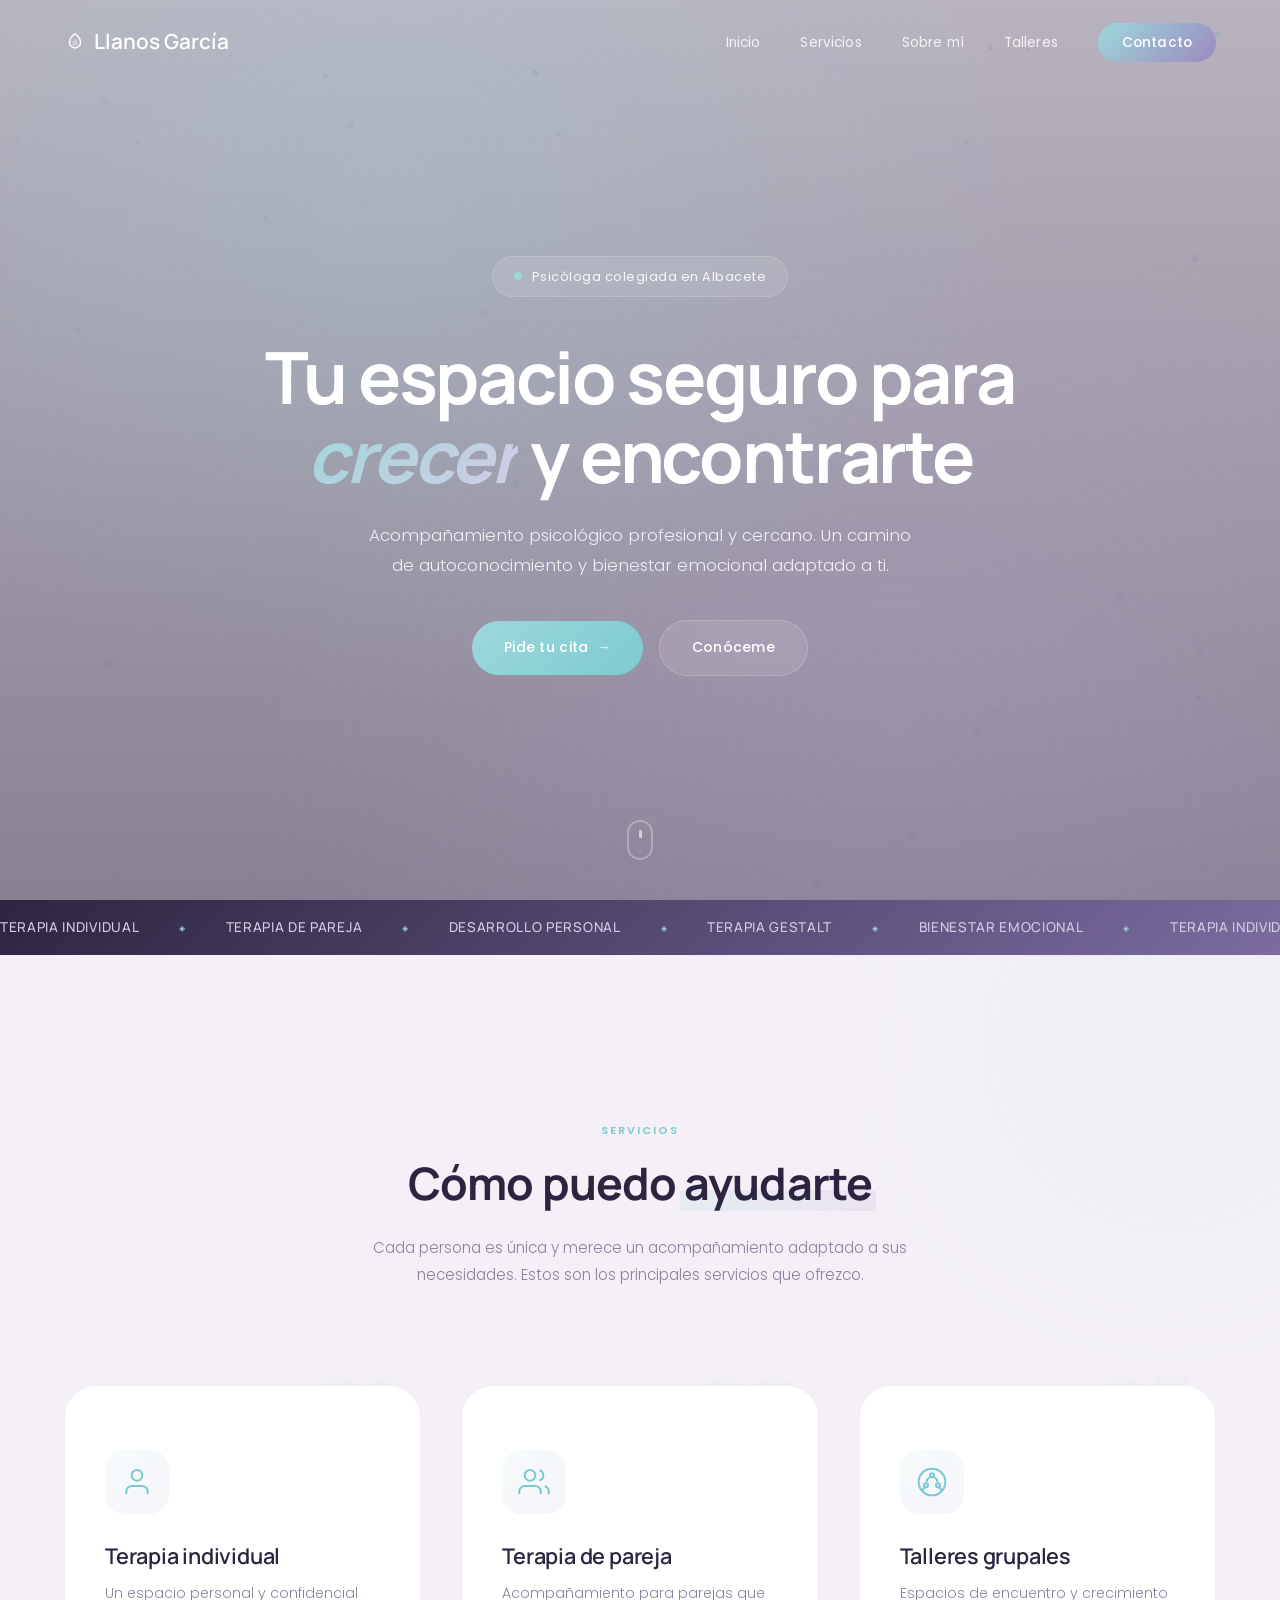
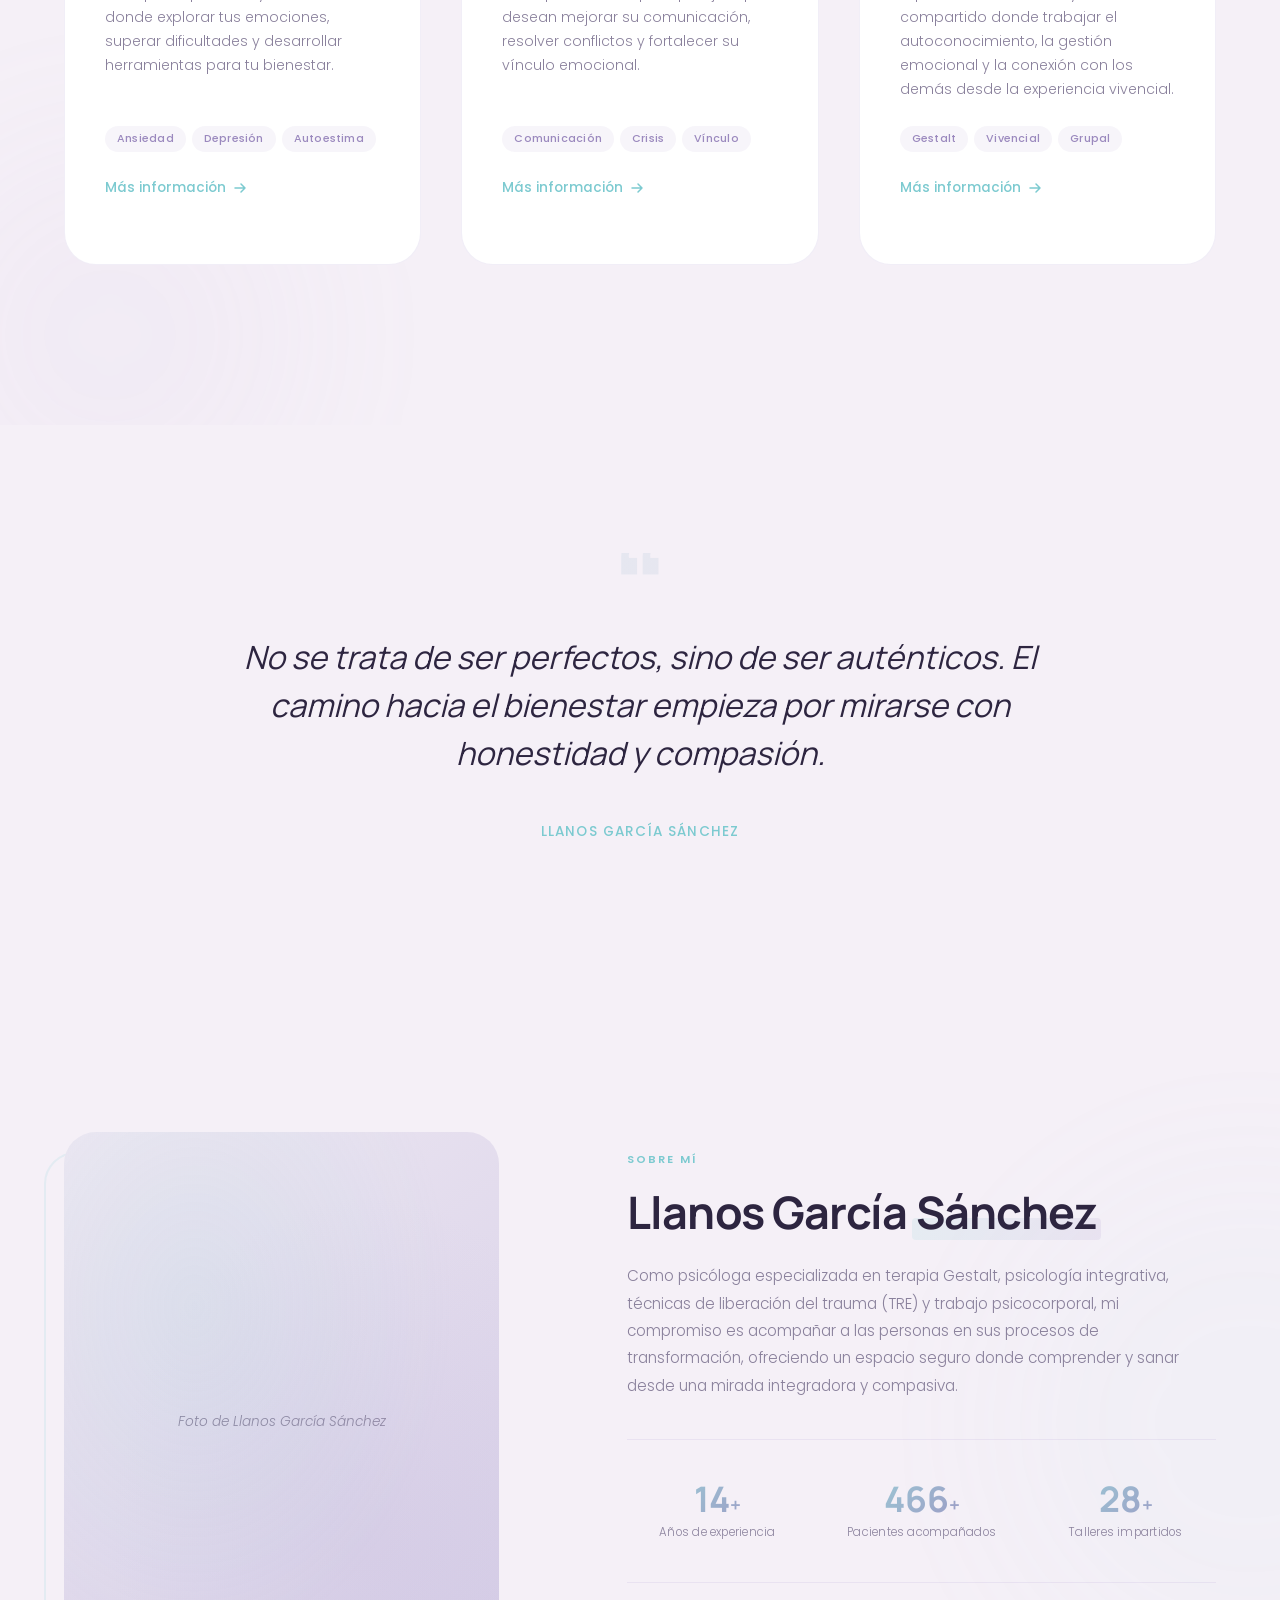
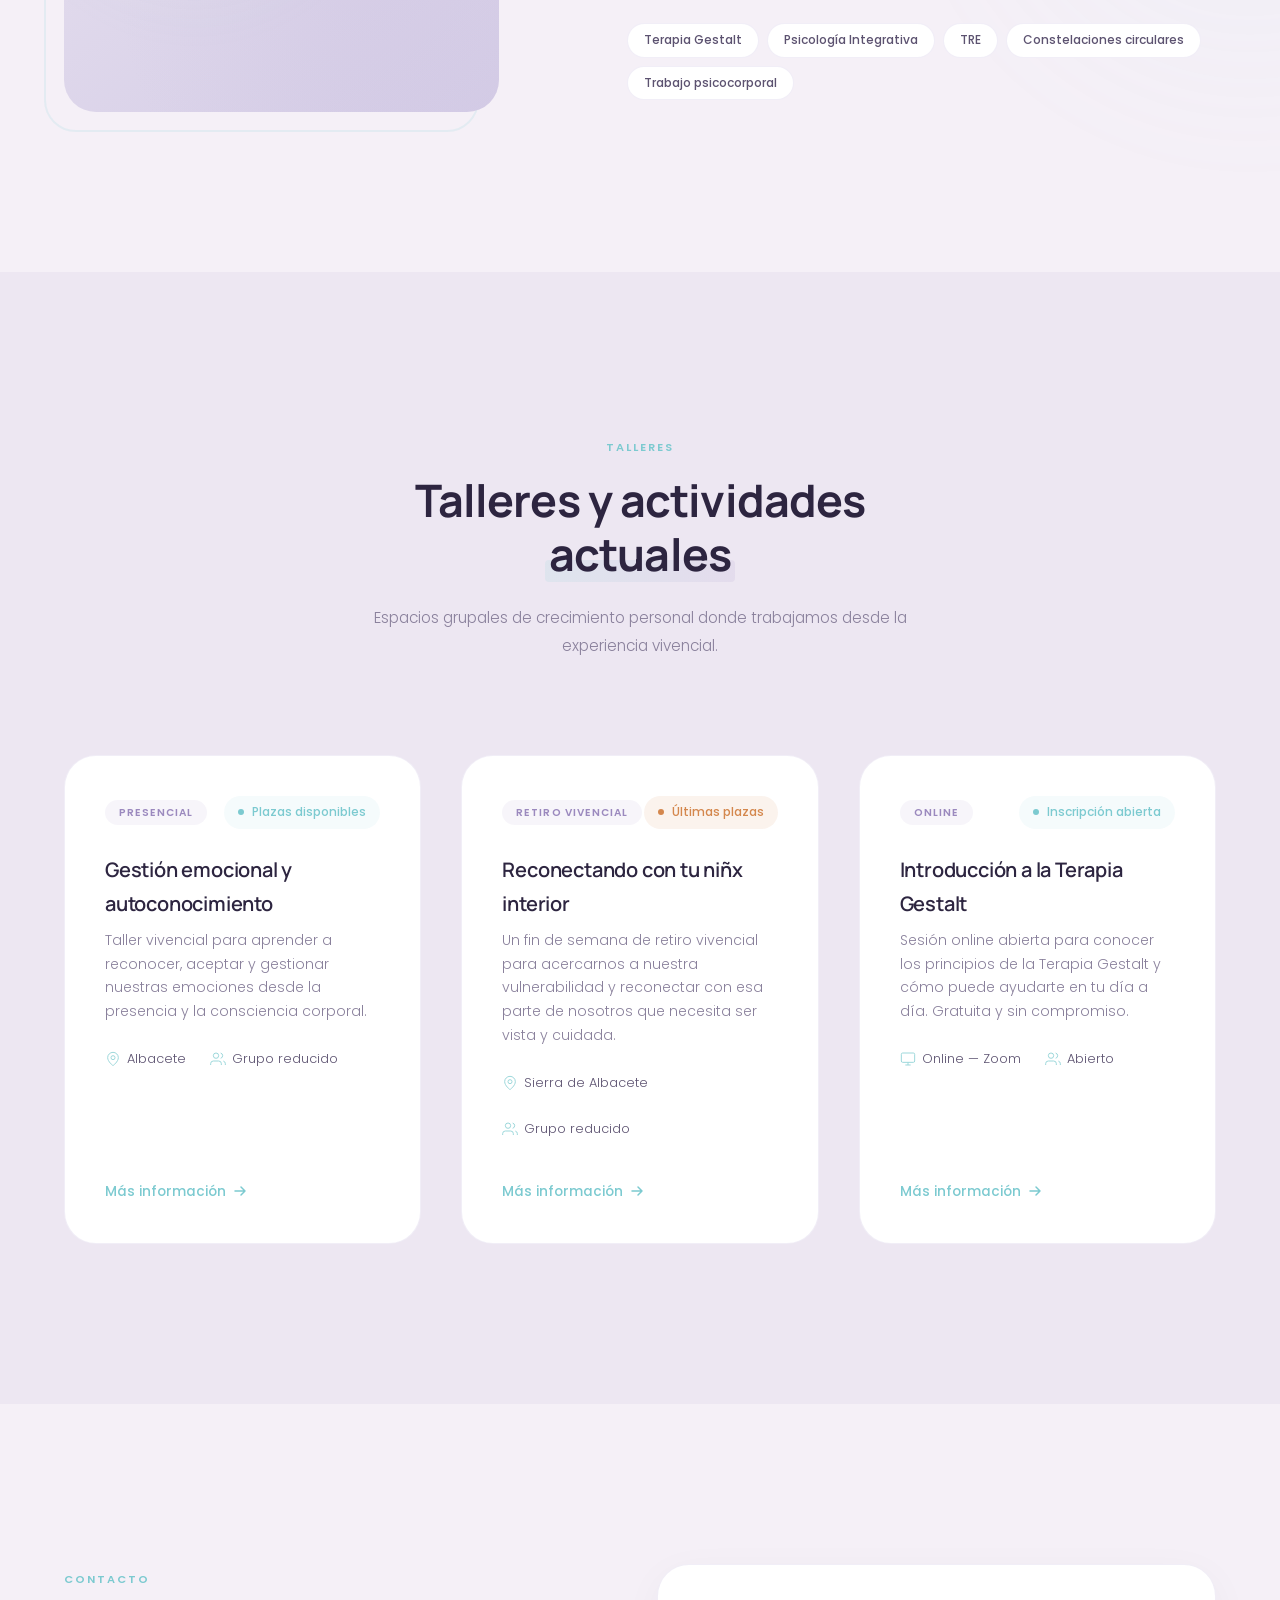
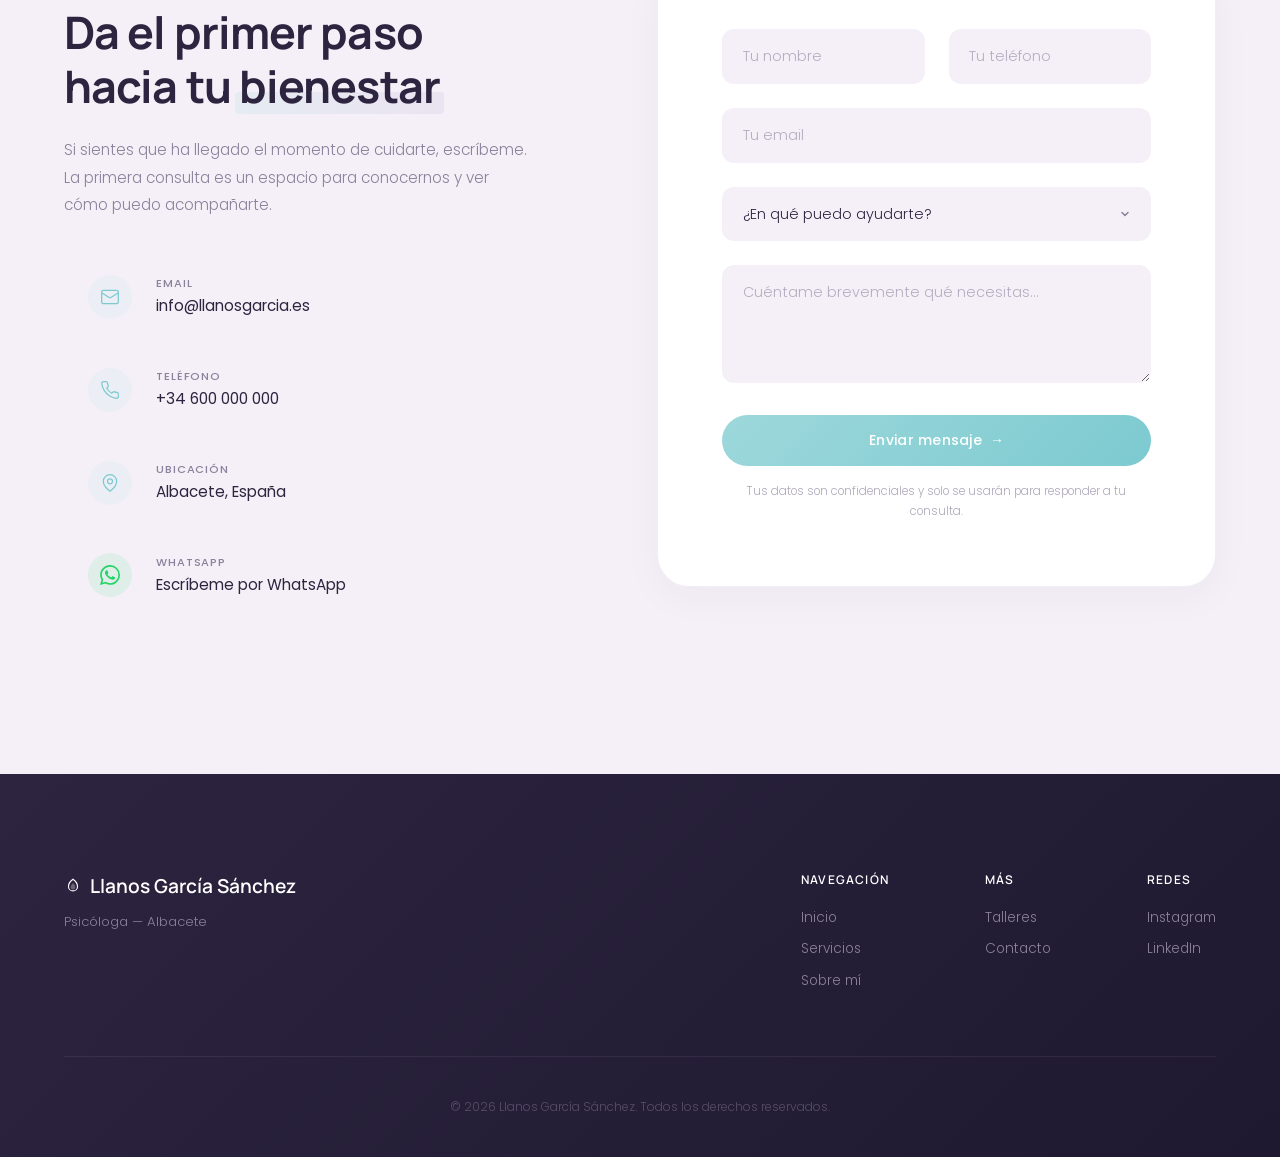
==== commit 39591b29: "Cambio video comprimido" ====
--- a/index.html
+++ b/index.html
@@ -71,7 +71,7 @@
     <section class="hero" id="inicio">
         <div class="hero-bg-wrap">
             <video class="hero-bg-video" autoplay muted loop playsinline>
-                <source src="video-hero.mp4" type="video/mp4">
+                <source src="video-hero-comprimido.mp4" type="video/mp4">
             </video>
             <div class="hero-overlay"></div>
         </div>
--- a/styles.css
+++ b/styles.css
@@ -1283,6 +1283,7 @@
 
     .nav-menu .nav-link { color: var(--color-text-muted); }
     .nav-menu .nav-link:hover { color: var(--color-text-dark); }
+    .nav-menu li:last-child { margin-top: var(--spacing-xl); }
 
     .nav-toggle { display: flex; }
     .nav-toggle.active span:nth-child(1) { transform: rotate(45deg) translate(5px, 6px); }
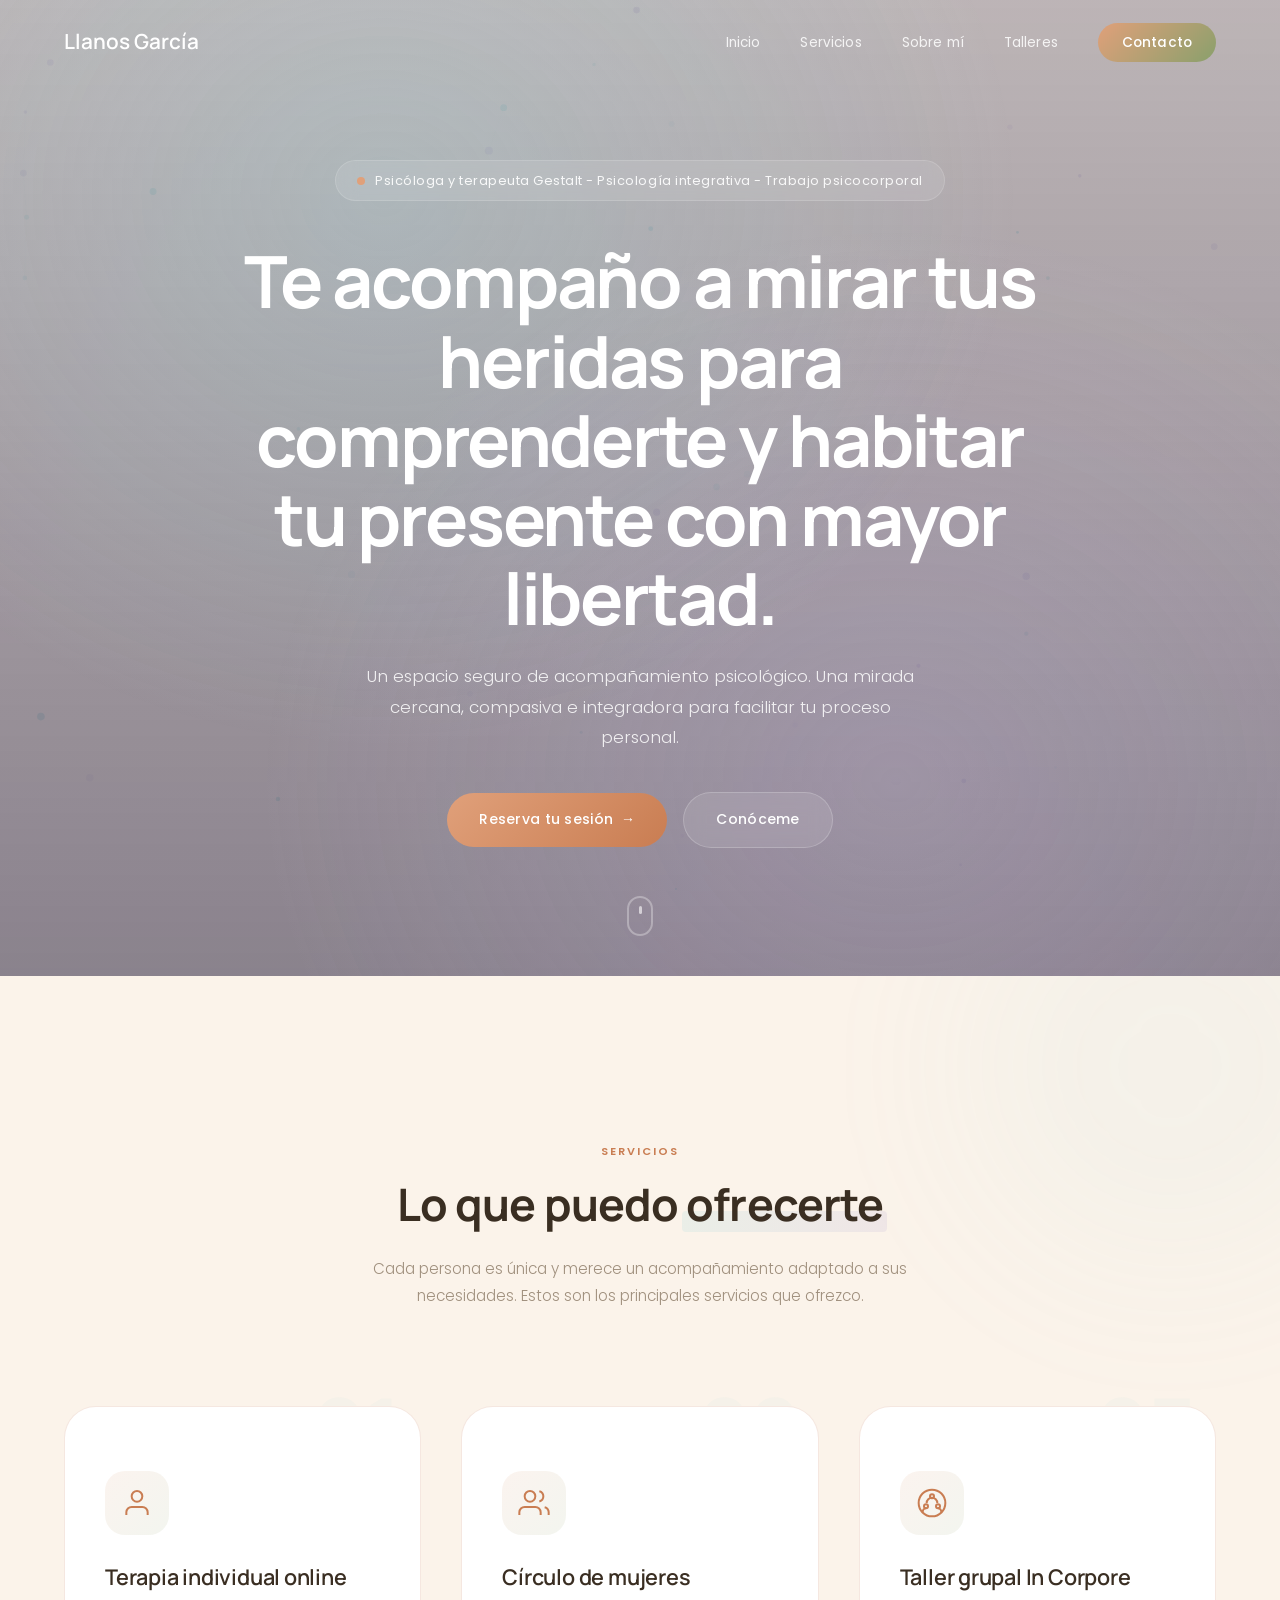
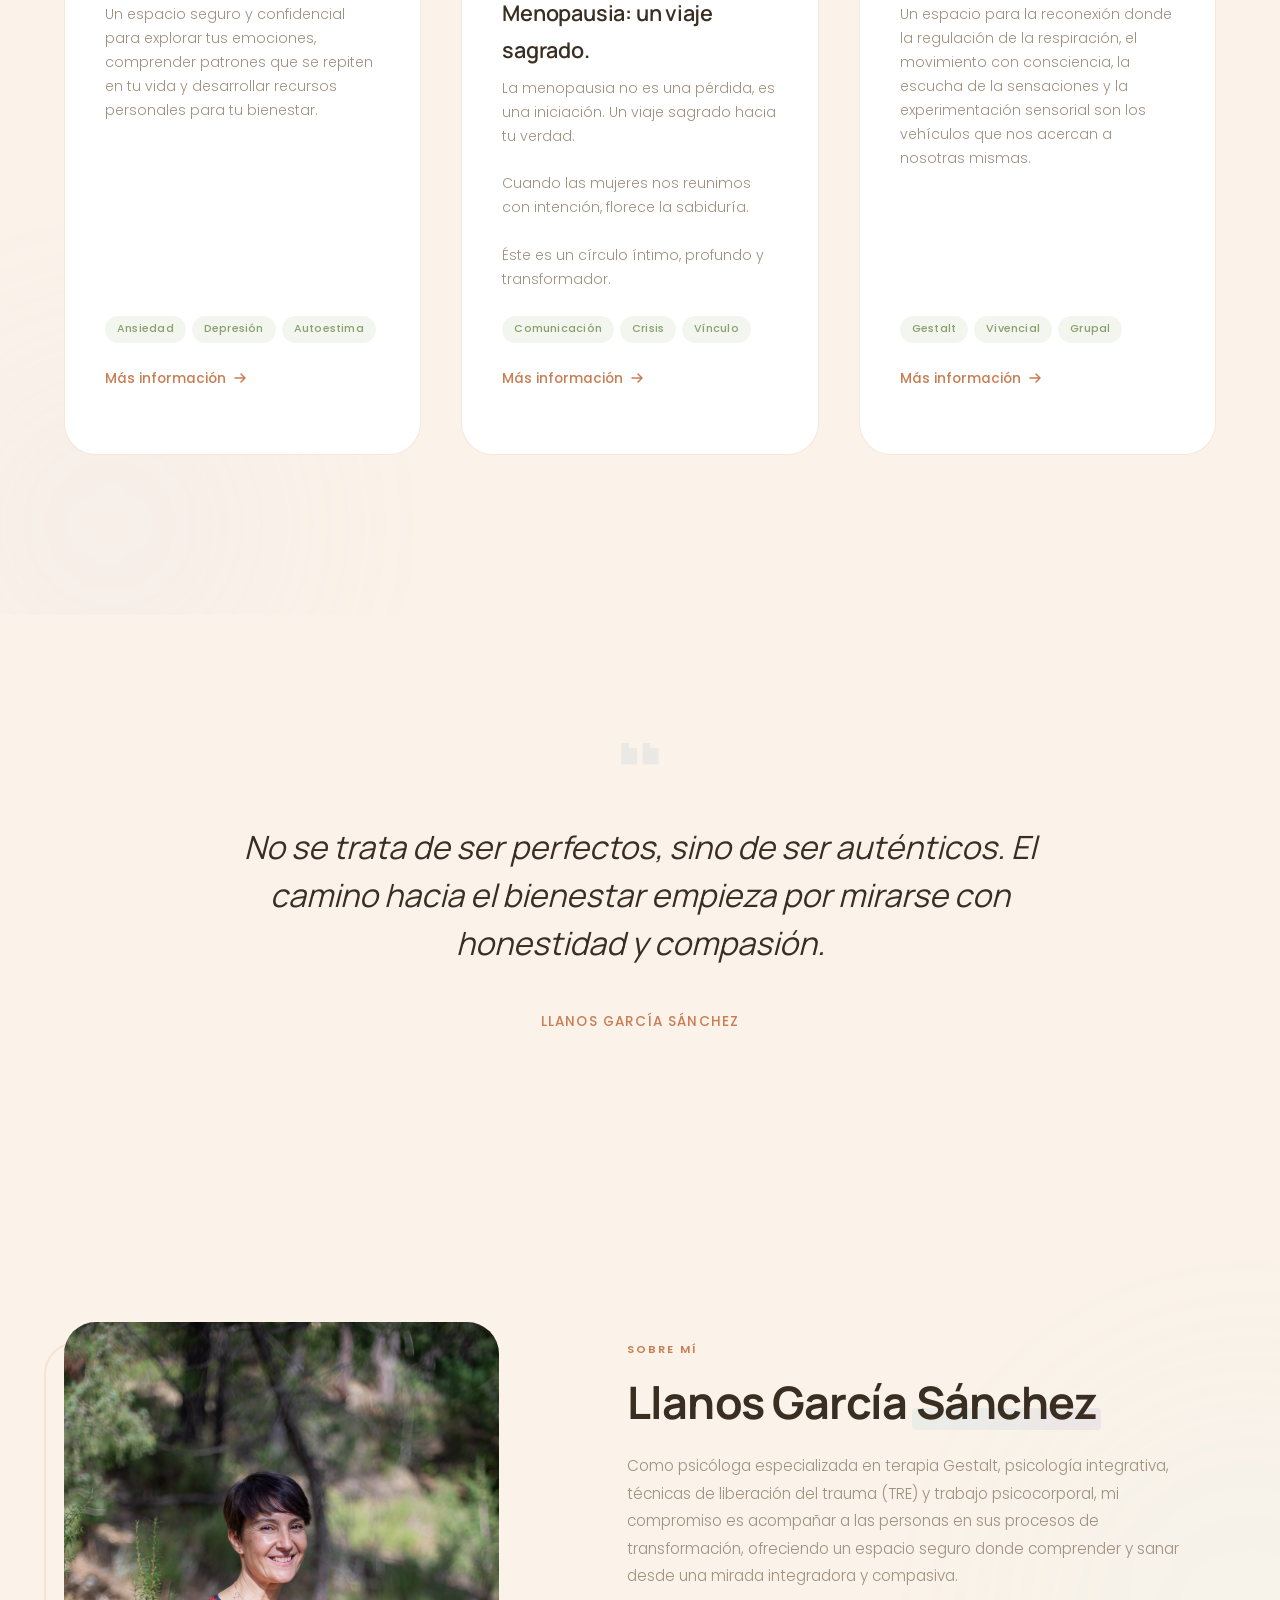
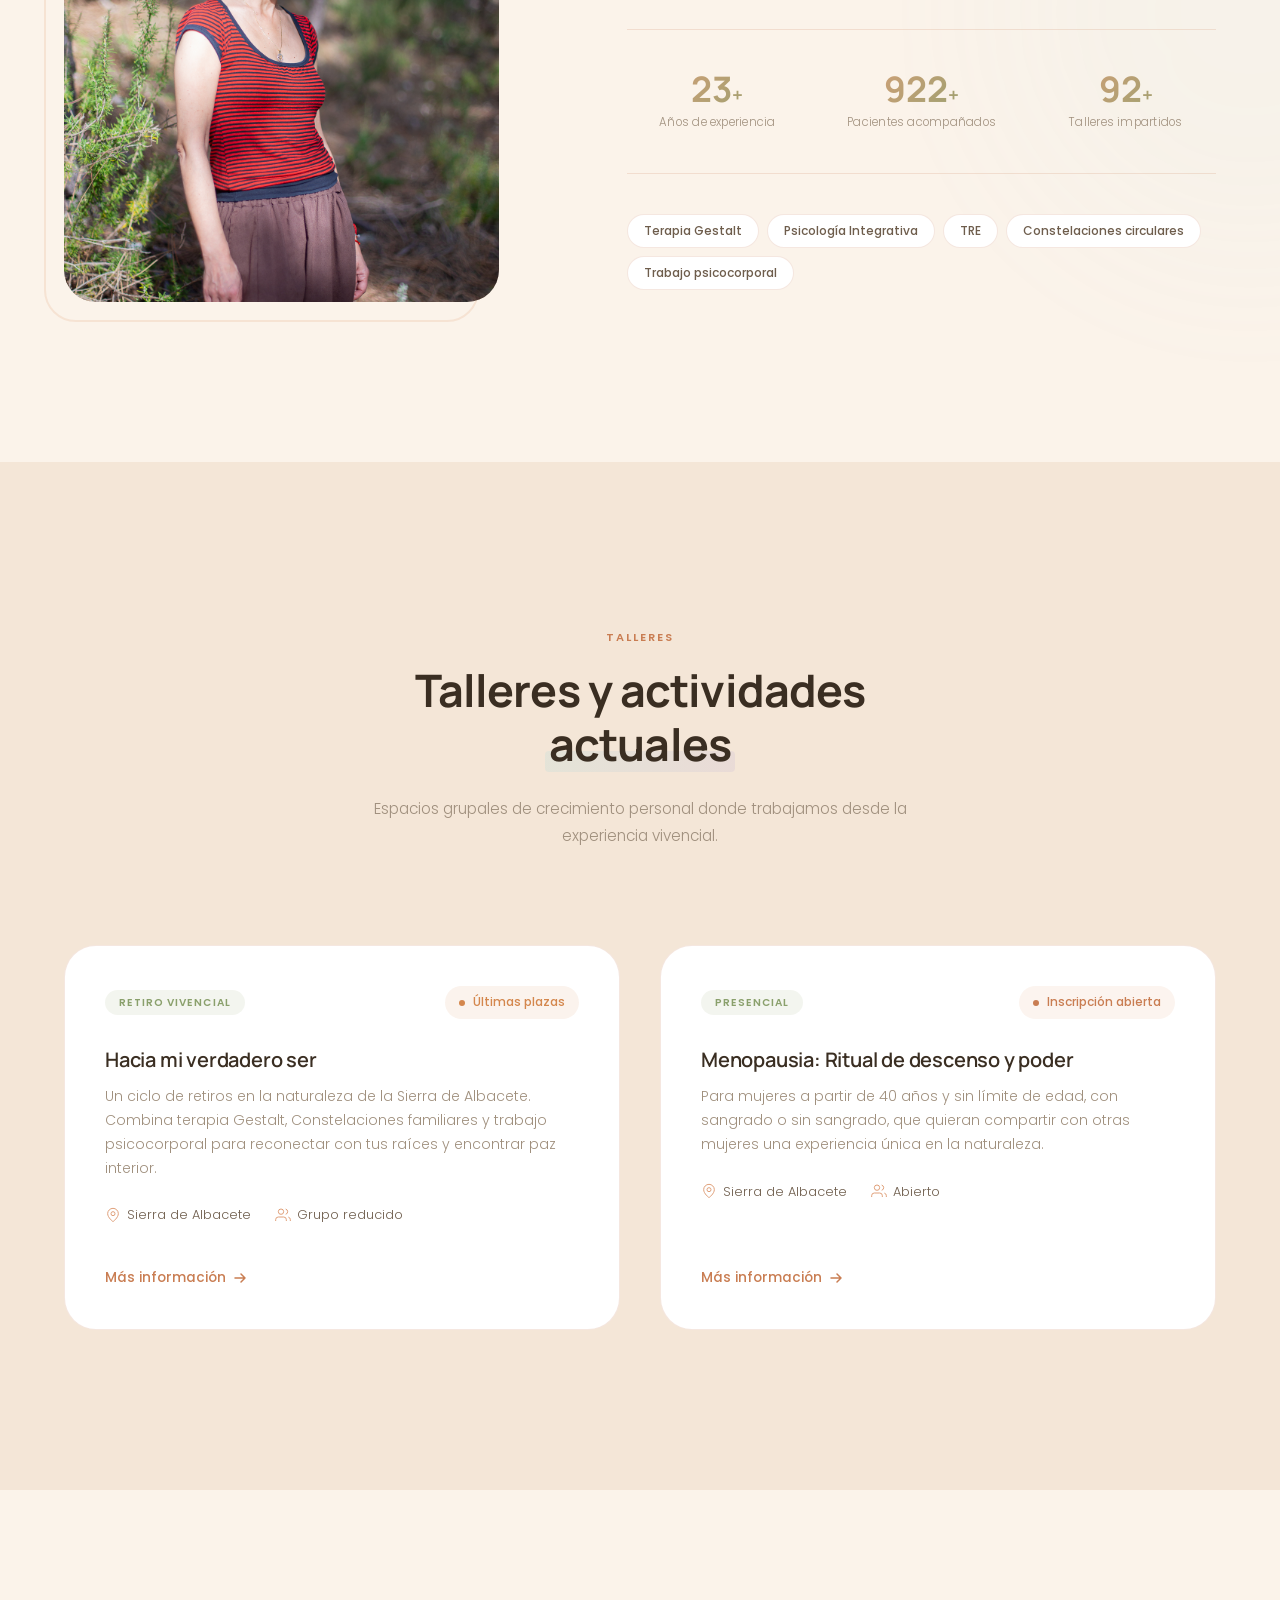
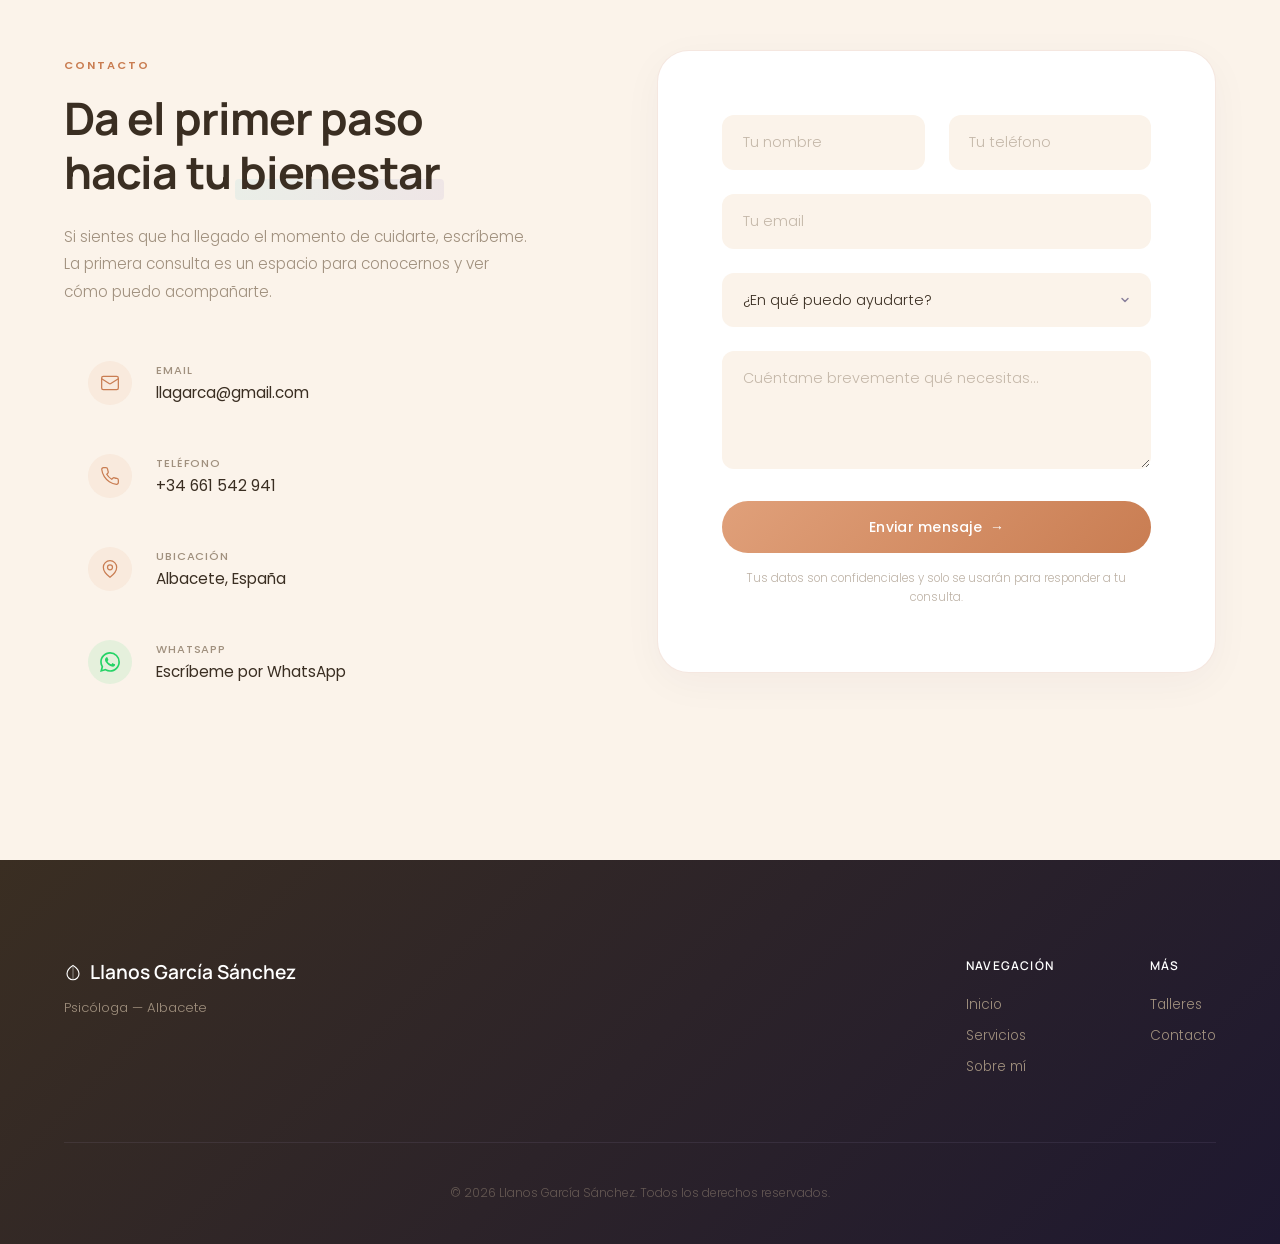
==== commit 9ef785e9: "Cambios color e informacion" ====
--- a/index.html
+++ b/index.html
@@ -14,22 +14,6 @@
     <!-- Preloader -->
     <div class="preloader" id="preloader">
         <div class="preloader-inner">
-            <div class="preloader-icon">
-                <svg width="48" height="48" viewBox="0 0 48 48" fill="none">
-                    <circle cx="24" cy="24" r="20" stroke="url(#preloaderGrad)" stroke-width="2" stroke-dasharray="6 4" class="preloader-circle"/>
-                    <path d="M24 14c-4 3-7 7-7 11a7 7 0 0014 0c0-4-3-8-7-11z" fill="url(#preloaderGrad2)" opacity="0.6"/>
-                    <defs>
-                        <linearGradient id="preloaderGrad" x1="4" y1="4" x2="44" y2="44">
-                            <stop stop-color="#9DD8DB"/>
-                            <stop offset="1" stop-color="#B8A9D4"/>
-                        </linearGradient>
-                        <linearGradient id="preloaderGrad2" x1="17" y1="14" x2="31" y2="32">
-                            <stop stop-color="#9DD8DB"/>
-                            <stop offset="1" stop-color="#B8A9D4"/>
-                        </linearGradient>
-                    </defs>
-                </svg>
-            </div>
             <span class="preloader-text">Llanos García Sánchez</span>
         </div>
     </div>
@@ -44,12 +28,6 @@
     <nav class="navbar" id="navbar">
         <div class="nav-container">
             <a href="#" class="nav-logo">
-                <span class="nav-logo-icon">
-                    <svg width="22" height="22" viewBox="0 0 24 24" fill="none">
-                        <path d="M12 3c-3.5 2.5-6 6-6 9.5a6 6 0 0012 0c0-3.5-2.5-7-6-9.5z" stroke="currentColor" stroke-width="1.5" fill="none"/>
-                        <path d="M12 8c-1.5 1.5-3 3.5-3 5.5a3 3 0 006 0c0-2-1.5-4-3-5.5z" fill="currentColor" opacity="0.3"/>
-                    </svg>
-                </span>
                 Llanos García
             </a>
             <button class="nav-toggle" id="nav-toggle" aria-label="Abrir menú">
@@ -78,17 +56,15 @@
         <div class="hero-content">
             <div class="hero-badge-top fade-up">
                 <span class="pulse-dot"></span>
-                Psicóloga colegiada en Albacete
+                Psicóloga y terapeuta Gestalt - Psicología integrativa - Trabajo psicocorporal
             </div>
             <h1 class="hero-title fade-up">
-                Tu espacio seguro para
-                <span class="hero-title-highlight">crecer</span>
-                y encontrarte
+                Te acompaño a mirar tus heridas para comprenderte y habitar tu presente con mayor libertad.
             </h1>
-            <p class="hero-description fade-up">Acompañamiento psicológico profesional y cercano. Un camino de autoconocimiento y bienestar emocional adaptado a ti.</p>
+            <p class="hero-description fade-up">Un espacio seguro de acompañamiento psicológico. Una mirada cercana, compasiva e integradora para facilitar tu proceso personal.</p>
             <div class="hero-actions fade-up">
                 <a href="#contacto" class="btn btn-primary">
-                    Pide tu cita
+                    Reserva tu sesión
                     <span class="btn-arrow">&rarr;</span>
                 </a>
                 <a href="#sobre-mi" class="btn btn-ghost">Conóceme</a>
@@ -100,32 +76,6 @@
             </div>
         </div>
     </section>
-
-    <!-- Marquee -->
-    <div class="marquee">
-        <div class="marquee-track">
-            <span>Terapia individual</span>
-            <span class="marquee-dot">&#9672;</span>
-            <span>Terapia de pareja</span>
-            <span class="marquee-dot">&#9672;</span>
-            <span>Desarrollo personal</span>
-            <span class="marquee-dot">&#9672;</span>
-            <span>Terapia Gestalt</span>
-            <span class="marquee-dot">&#9672;</span>
-            <span>Bienestar emocional</span>
-            <span class="marquee-dot">&#9672;</span>
-            <span>Terapia individual</span>
-            <span class="marquee-dot">&#9672;</span>
-            <span>Terapia de pareja</span>
-            <span class="marquee-dot">&#9672;</span>
-            <span>Desarrollo personal</span>
-            <span class="marquee-dot">&#9672;</span>
-            <span>Terapia Gestalt</span>
-            <span class="marquee-dot">&#9672;</span>
-            <span>Bienestar emocional</span>
-            <span class="marquee-dot">&#9672;</span>
-        </div>
-    </div>
 
     <!-- Services Section -->
     <section class="section section-services" id="servicios">
@@ -134,7 +84,7 @@
         <div class="container">
             <div class="section-header">
                 <span class="section-label fade-up">Servicios</span>
-                <h2 class="section-title fade-up">Cómo puedo <span class="text-highlight">ayudarte</span></h2>
+                <h2 class="section-title fade-up">Lo que puedo <span class="text-highlight">ofrecerte</span></h2>
                 <p class="section-description fade-up">Cada persona es única y merece un acompañamiento adaptado a sus necesidades. Estos son los principales servicios que ofrezco.</p>
             </div>
             <div class="services-grid">
@@ -146,8 +96,8 @@
                                 <circle cx="12" cy="7" r="4"/>
                             </svg>
                         </div>
-                        <h3 class="service-card-title">Terapia individual</h3>
-                        <p class="service-card-description">Un espacio personal y confidencial donde explorar tus emociones, superar dificultades y desarrollar herramientas para tu bienestar.</p>
+                        <h3 class="service-card-title">Terapia individual online</h3>
+                        <p class="service-card-description">Un espacio seguro y confidencial para explorar tus emociones, comprender patrones que se repiten en tu vida y desarrollar recursos personales para tu bienestar.</p>
                         <div class="service-card-tags">
                             <span class="service-tag">Ansiedad</span>
                             <span class="service-tag">Depresión</span>
@@ -169,8 +119,8 @@
                                 <path d="M16 3.13a4 4 0 010 7.75"/>
                             </svg>
                         </div>
-                        <h3 class="service-card-title">Terapia de pareja</h3>
-                        <p class="service-card-description">Acompañamiento para parejas que desean mejorar su comunicación, resolver conflictos y fortalecer su vínculo emocional.</p>
+                        <h3 class="service-card-title">Círculo de mujeres Menopausia: un viaje sagrado.</h3>
+                        <p class="service-card-description">La menopausia no es una pérdida, es una iniciación. Un viaje sagrado hacia tu verdad.<br><br>Cuando las mujeres nos reunimos con intención, florece la sabiduría.<br><br>Éste es un círculo íntimo, profundo y transformador.</p>
                         <div class="service-card-tags">
                             <span class="service-tag">Comunicación</span>
                             <span class="service-tag">Crisis</span>
@@ -195,8 +145,8 @@
                                 <path d="M19 19c0-1.7-1.1-3-2.5-3"/>
                             </svg>
                         </div>
-                        <h3 class="service-card-title">Talleres grupales</h3>
-                        <p class="service-card-description">Espacios de encuentro y crecimiento compartido donde trabajar el autoconocimiento, la gestión emocional y la conexión con los demás desde la experiencia vivencial.</p>
+                        <h3 class="service-card-title">Taller grupal In Corpore</h3>
+                        <p class="service-card-description">Un espacio para la reconexión donde la regulación de la respiración, el movimiento con consciencia, la escucha de la sensaciones y la experimentación  sensorial son los vehículos que nos acercan a nosotras mismas.</p>
                         <div class="service-card-tags">
                             <span class="service-tag">Gestalt</span>
                             <span class="service-tag">Vivencial</span>
@@ -233,7 +183,7 @@
                 <div class="about-image-col fade-up">
                     <div class="about-image-frame">
                         <div class="image-placeholder image-placeholder--tall">
-                            <span>Foto de Llanos García Sánchez</span>
+                            <img src="Foto Llanos.jpg" alt="Foto de Llanos García Sánchez" class="about-photo">
                         </div>
                         <div class="about-image-accent"></div>
                     </div>
@@ -244,15 +194,15 @@
                     <p class="section-description fade-up">Como psicóloga especializada en terapia Gestalt, psicología integrativa, técnicas de liberación del trauma (TRE) y trabajo psicocorporal, mi compromiso es acompañar a las personas en sus procesos de transformación, ofreciendo un espacio seguro donde comprender y sanar desde una mirada integradora y compasiva.</p>
                     <div class="about-stats fade-up">
                         <div class="stat-item">
-                            <span class="stat-number" data-target="15">0</span>
+                            <span class="stat-number" data-target="25">0</span>
                             <span class="stat-label">Años de experiencia</span>
                         </div>
                         <div class="stat-item">
-                            <span class="stat-number" data-target="500">0</span>
+                            <span class="stat-number" data-target="1000">0</span>
                             <span class="stat-label">Pacientes acompañados</span>
                         </div>
                         <div class="stat-item">
-                            <span class="stat-number" data-target="30">0</span>
+                            <span class="stat-number" data-target="100">0</span>
                             <span class="stat-label">Talleres impartidos</span>
                         </div>
                     </div>
@@ -277,31 +227,6 @@
                 <p class="section-description fade-up">Espacios grupales de crecimiento personal donde trabajamos desde la experiencia vivencial.</p>
             </div>
             <div class="workshops-grid">
-                <article class="workshop-card fade-up">
-                    <div class="workshop-card-header">
-                        <div class="workshop-card-badge">Presencial</div>
-                        <span class="workshop-status workshop-status--open">
-                            <span class="pulse-dot-sm"></span>
-                            Plazas disponibles
-                        </span>
-                    </div>
-                    <h3 class="workshop-card-title">Gestión emocional y autoconocimiento</h3>
-                    <p class="workshop-card-description">Taller vivencial para aprender a reconocer, aceptar y gestionar nuestras emociones desde la presencia y la consciencia corporal.</p>
-                    <div class="workshop-card-details">
-                        <div class="workshop-detail">
-                            <svg width="16" height="16" viewBox="0 0 24 24" fill="none" stroke="currentColor" stroke-width="1.5"><path d="M20 10c0 6-8 12-8 12s-8-6-8-12a8 8 0 0116 0z"/><circle cx="12" cy="10" r="3"/></svg>
-                            Albacete
-                        </div>
-                        <div class="workshop-detail">
-                            <svg width="16" height="16" viewBox="0 0 24 24" fill="none" stroke="currentColor" stroke-width="1.5"><path d="M17 21v-2a4 4 0 00-4-4H5a4 4 0 00-4 4v2"/><circle cx="9" cy="7" r="4"/><path d="M23 21v-2a4 4 0 00-3-3.87"/><path d="M16 3.13a4 4 0 010 7.75"/></svg>
-                            Grupo reducido
-                        </div>
-                    </div>
-                    <a href="#contacto" class="workshop-card-link">
-                        Más información
-                        <svg width="16" height="16" viewBox="0 0 16 16" fill="none"><path d="M3 8h10M9 4l4 4-4 4" stroke="currentColor" stroke-width="1.5" stroke-linecap="round" stroke-linejoin="round"/></svg>
-                    </a>
-                </article>
                 <article class="workshop-card fade-up">
                     <div class="workshop-card-header">
                         <div class="workshop-card-badge">Retiro vivencial</div>
@@ -310,8 +235,8 @@
                             Últimas plazas
                         </span>
                     </div>
-                    <h3 class="workshop-card-title">Reconectando con tu niñx interior</h3>
-                    <p class="workshop-card-description">Un fin de semana de retiro vivencial para acercarnos a nuestra vulnerabilidad y reconectar con esa parte de nosotros que necesita ser vista y cuidada.</p>
+                    <h3 class="workshop-card-title">Hacia mi verdadero ser</h3>
+                    <p class="workshop-card-description">Un ciclo de retiros en la naturaleza de la Sierra de Albacete. Combina terapia Gestalt, Constelaciones familiares y trabajo psicocorporal para reconectar con tus raíces y encontrar paz interior.</p>
                     <div class="workshop-card-details">
                         <div class="workshop-detail">
                             <svg width="16" height="16" viewBox="0 0 24 24" fill="none" stroke="currentColor" stroke-width="1.5"><path d="M20 10c0 6-8 12-8 12s-8-6-8-12a8 8 0 0116 0z"/><circle cx="12" cy="10" r="3"/></svg>
@@ -322,25 +247,25 @@
                             Grupo reducido
                         </div>
                     </div>
-                    <a href="#contacto" class="workshop-card-link">
+                    <a href="https://www.semilladelser.com/" target="_blank" rel="noopener" class="workshop-card-link">
                         Más información
                         <svg width="16" height="16" viewBox="0 0 16 16" fill="none"><path d="M3 8h10M9 4l4 4-4 4" stroke="currentColor" stroke-width="1.5" stroke-linecap="round" stroke-linejoin="round"/></svg>
                     </a>
                 </article>
                 <article class="workshop-card fade-up">
                     <div class="workshop-card-header">
-                        <div class="workshop-card-badge">Online</div>
+                        <div class="workshop-card-badge">Presencial</div>
                         <span class="workshop-status workshop-status--open">
                             <span class="pulse-dot-sm"></span>
                             Inscripción abierta
                         </span>
                     </div>
-                    <h3 class="workshop-card-title">Introducción a la Terapia Gestalt</h3>
-                    <p class="workshop-card-description">Sesión online abierta para conocer los principios de la Terapia Gestalt y cómo puede ayudarte en tu día a día. Gratuita y sin compromiso.</p>
+                    <h3 class="workshop-card-title">Menopausia: Ritual de descenso y poder</h3>
+                    <p class="workshop-card-description">Para mujeres a partir de 40 años y sin límite de edad, con sangrado o sin sangrado, que quieran compartir con otras mujeres una experiencia única en la naturaleza.</p>
                     <div class="workshop-card-details">
                         <div class="workshop-detail">
-                            <svg width="16" height="16" viewBox="0 0 24 24" fill="none" stroke="currentColor" stroke-width="1.5"><rect x="2" y="3" width="20" height="14" rx="2"/><line x1="8" y1="21" x2="16" y2="21"/><line x1="12" y1="17" x2="12" y2="21"/></svg>
-                            Online — Zoom
+                            <svg width="16" height="16" viewBox="0 0 24 24" fill="none" stroke="currentColor" stroke-width="1.5"><path d="M20 10c0 6-8 12-8 12s-8-6-8-12a8 8 0 0116 0z"/><circle cx="12" cy="10" r="3"/></svg>
+                            Sierra de Albacete
                         </div>
                         <div class="workshop-detail">
                             <svg width="16" height="16" viewBox="0 0 24 24" fill="none" stroke="currentColor" stroke-width="1.5"><path d="M17 21v-2a4 4 0 00-4-4H5a4 4 0 00-4 4v2"/><circle cx="9" cy="7" r="4"/><path d="M23 21v-2a4 4 0 00-3-3.87"/><path d="M16 3.13a4 4 0 010 7.75"/></svg>
@@ -365,22 +290,22 @@
                     <h2 class="section-title fade-up">Da el primer paso hacia tu <span class="text-highlight">bienestar</span></h2>
                     <p class="section-description fade-up">Si sientes que ha llegado el momento de cuidarte, escríbeme. La primera consulta es un espacio para conocernos y ver cómo puedo acompañarte.</p>
                     <div class="contact-details fade-up">
-                        <a href="mailto:info@llanosgarcia.es" class="contact-detail-item">
+                        <a href="mailto:llagarca@gmail.com" class="contact-detail-item">
                             <div class="contact-icon">
                                 <svg width="20" height="20" viewBox="0 0 24 24" fill="none" stroke="currentColor" stroke-width="1.5"><rect x="2" y="4" width="20" height="16" rx="2"/><path d="m22 7-8.97 5.7a1.94 1.94 0 01-2.06 0L2 7"/></svg>
                             </div>
                             <div>
                                 <span class="contact-detail-label">Email</span>
-                                <span class="contact-detail-value">info@llanosgarcia.es</span>
-                            </div>
-                        </a>
-                        <a href="tel:+34600000000" class="contact-detail-item">
+                                <span class="contact-detail-value">llagarca@gmail.com</span>
+                            </div>
+                        </a>
+                        <a href="tel:+34661542941" class="contact-detail-item">
                             <div class="contact-icon">
                                 <svg width="20" height="20" viewBox="0 0 24 24" fill="none" stroke="currentColor" stroke-width="1.5"><path d="M22 16.92v3a2 2 0 01-2.18 2 19.79 19.79 0 01-8.63-3.07 19.5 19.5 0 01-6-6 19.79 19.79 0 01-3.07-8.67A2 2 0 014.11 2h3a2 2 0 012 1.72c.127.96.361 1.903.7 2.81a2 2 0 01-.45 2.11L8.09 9.91a16 16 0 006 6l1.27-1.27a2 2 0 012.11-.45c.907.339 1.85.573 2.81.7A2 2 0 0122 16.92z"/></svg>
                             </div>
                             <div>
                                 <span class="contact-detail-label">Teléfono</span>
-                                <span class="contact-detail-value">+34 600 000 000</span>
+                                <span class="contact-detail-value">+34 661 542 941</span>
                             </div>
                         </a>
                         <div class="contact-detail-item">
@@ -392,7 +317,7 @@
                                 <span class="contact-detail-value">Albacete, España</span>
                             </div>
                         </div>
-                        <a href="https://wa.me/34600000000" class="contact-detail-item" target="_blank" rel="noopener">
+                        <a href="https://wa.me/34661542941" class="contact-detail-item" target="_blank" rel="noopener">
                             <div class="contact-icon contact-icon--whatsapp">
                                 <svg width="20" height="20" viewBox="0 0 24 24" fill="currentColor"><path d="M17.472 14.382c-.297-.149-1.758-.867-2.03-.967-.273-.099-.471-.148-.67.15-.197.297-.767.966-.94 1.164-.173.199-.347.223-.644.075-.297-.15-1.255-.463-2.39-1.475-.883-.788-1.48-1.761-1.653-2.059-.173-.297-.018-.458.13-.606.134-.133.298-.347.446-.52.149-.174.198-.298.298-.497.099-.198.05-.371-.025-.52-.075-.149-.669-1.612-.916-2.207-.242-.579-.487-.5-.669-.51-.173-.008-.371-.01-.57-.01-.198 0-.52.074-.792.372-.272.297-1.04 1.016-1.04 2.479 0 1.462 1.065 2.875 1.213 3.074.149.198 2.096 3.2 5.077 4.487.709.306 1.262.489 1.694.625.712.227 1.36.195 1.871.118.571-.085 1.758-.719 2.006-1.413.248-.694.248-1.289.173-1.413-.074-.124-.272-.198-.57-.347m-5.421 7.403h-.004a9.87 9.87 0 01-5.031-1.378l-.361-.214-3.741.982.998-3.648-.235-.374a9.86 9.86 0 01-1.51-5.26c.001-5.45 4.436-9.884 9.888-9.884 2.64 0 5.122 1.03 6.988 2.898a9.825 9.825 0 012.893 6.994c-.003 5.45-4.437 9.884-9.885 9.884m8.413-18.297A11.815 11.815 0 0012.05 0C5.495 0 .16 5.335.157 11.892c0 2.096.547 4.142 1.588 5.945L.057 24l6.305-1.654a11.882 11.882 0 005.683 1.448h.005c6.554 0 11.89-5.335 11.893-11.893a11.821 11.821 0 00-3.48-8.413z"/></svg>
                             </div>
@@ -421,9 +346,10 @@
                         <div class="form-group">
                             <select id="service" name="service" class="form-input form-select">
                                 <option value="" disabled selected>¿En qué puedo ayudarte?</option>
-                                <option value="individual">Terapia individual</option>
-                                <option value="pareja">Terapia de pareja</option>
-                                <option value="taller">Información sobre talleres</option>
+                                <option value="individual">Terapia individual online</option>
+                                <option value="circulo">Círculo de mujeres</option>
+                                <option value="taller">Taller In Corpore</option>
+                                <option value="retiros">Información sobre Retiros</option>
                                 <option value="otro">Otro</option>
                             </select>
                         </div>
@@ -449,8 +375,8 @@
                     <span class="footer-logo">
                         <span class="nav-logo-icon">
                             <svg width="18" height="18" viewBox="0 0 24 24" fill="none">
-                                <path d="M12 3c-3.5 2.5-6 6-6 9.5a6 6 0 0012 0c0-3.5-2.5-7-6-9.5z" stroke="currentColor" stroke-width="1.5" fill="none"/>
-                                <path d="M12 8c-1.5 1.5-3 3.5-3 5.5a3 3 0 006 0c0-2-1.5-4-3-5.5z" fill="currentColor" opacity="0.3"/>
+                                <path d="M12 2c-5 3-8 7-8 11a8 8 0 0016 0c0-4-3-8-8-11z" stroke="currentColor" stroke-width="1.5" fill="none"/>
+                                <path d="M12 4v16" stroke="currentColor" stroke-width="1.5" opacity="0.4"/>
                             </svg>
                         </span>
                         Llanos García Sánchez
@@ -469,11 +395,6 @@
                         <a href="#talleres">Talleres</a>
                         <a href="#contacto">Contacto</a>
                     </div>
-                    <div class="footer-nav-group">
-                        <h4 class="footer-nav-title">Redes</h4>
-                        <a href="#">Instagram</a>
-                        <a href="#">LinkedIn</a>
-                    </div>
                 </div>
             </div>
             <div class="footer-bottom">
--- a/styles.css
+++ b/styles.css
@@ -1,26 +1,26 @@
 /* ============================================
    LLANOS GARCÍA SÁNCHEZ — Psicóloga
-   Palette: Aquamarine + Pastel Violet
+   Palette: Terracota + Salvia (cálida, natural)
    ============================================ */
 
 :root {
-    --color-bg: #F5F0F7;
-    --color-bg-alt: #EDE7F2;
-    --color-bg-card: #FAFAFE;
-    --color-aqua: #9DD8DB;
-    --color-aqua-dark: #7CCAD0;
-    --color-aqua-light: rgba(157, 216, 219, 0.10);
-    --color-aqua-glow: rgba(157, 216, 219, 0.07);
-    --color-violet: #B8A9D4;
-    --color-violet-dark: #9B89BE;
-    --color-violet-deep: #7B6BA0;
-    --color-violet-light: rgba(184, 169, 212, 0.12);
-    --color-lavender: #D4CCE6;
-    --color-text-dark: #2D2540;
-    --color-text-medium: #5C5270;
-    --color-text-muted: #8A819C;
+    --color-bg: #FBF3EA;
+    --color-bg-alt: #F4E6D7;
+    --color-bg-card: #FFFBF5;
+    --color-aqua: #E0A07A;
+    --color-aqua-dark: #C97D52;
+    --color-aqua-light: rgba(224, 160, 122, 0.12);
+    --color-aqua-glow: rgba(224, 160, 122, 0.08);
+    --color-violet: #A9B98E;
+    --color-violet-dark: #8AA06C;
+    --color-violet-deep: #677A4E;
+    --color-violet-light: rgba(169, 185, 142, 0.14);
+    --color-lavender: #EAD9C4;
+    --color-text-dark: #3A2E22;
+    --color-text-medium: #6E5D4C;
+    --color-text-muted: #A0907E;
     --color-white: #FFFFFF;
-    --color-border: rgba(184, 169, 212, 0.20);
+    --color-border: rgba(201, 125, 82, 0.18);
 
     --font-heading: 'Manrope', -apple-system, BlinkMacSystemFont, sans-serif;
     --font-body: 'Poppins', -apple-system, BlinkMacSystemFont, sans-serif;
@@ -820,6 +820,15 @@
 
 .image-placeholder--tall { aspect-ratio: 3/4; }
 
+.about-photo {
+    width: 100%;
+    height: 100%;
+    object-fit: cover;
+    object-position: center top;
+    position: relative;
+    z-index: 1;
+}
+
 /* --- Stats --- */
 .about-stats {
     display: grid;
@@ -896,7 +905,7 @@
 
 .workshops-grid {
     display: grid;
-    grid-template-columns: repeat(3, 1fr);
+    grid-template-columns: repeat(2, 1fr);
     gap: var(--spacing-lg);
 }
 
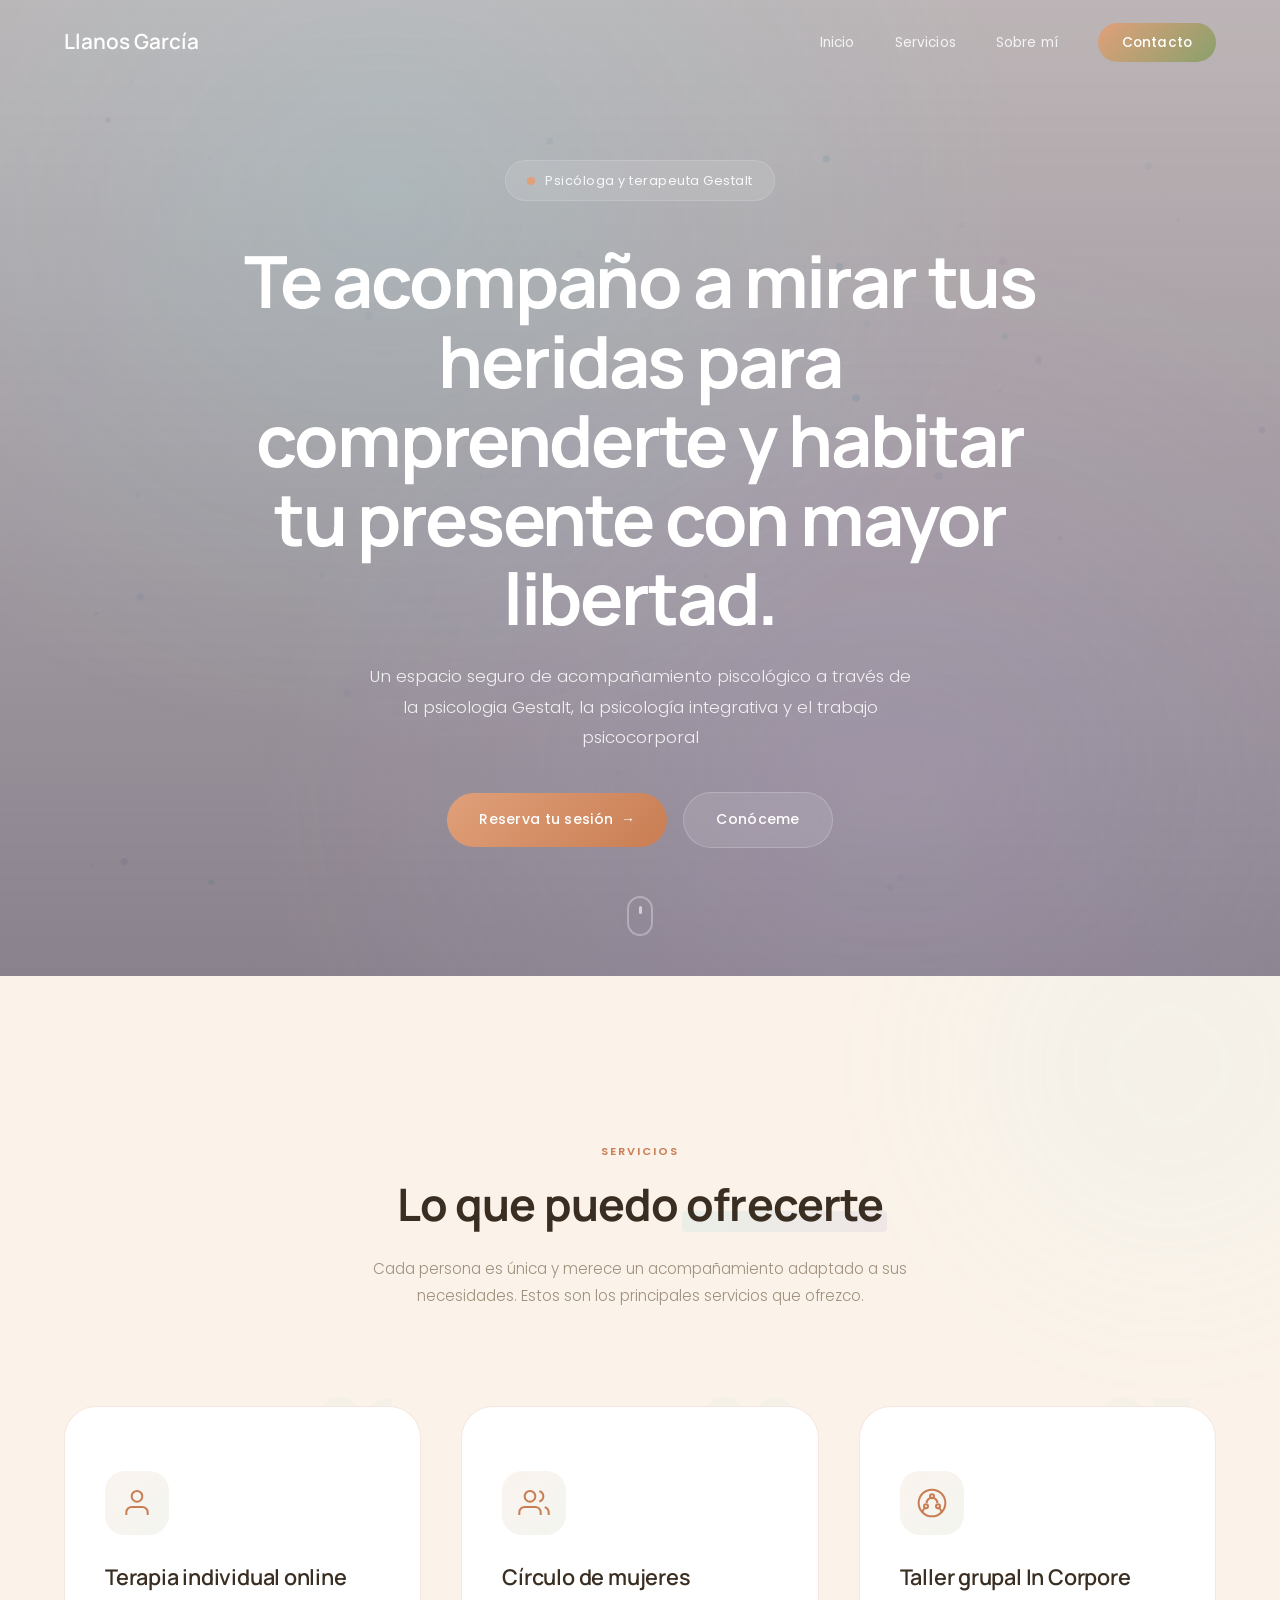
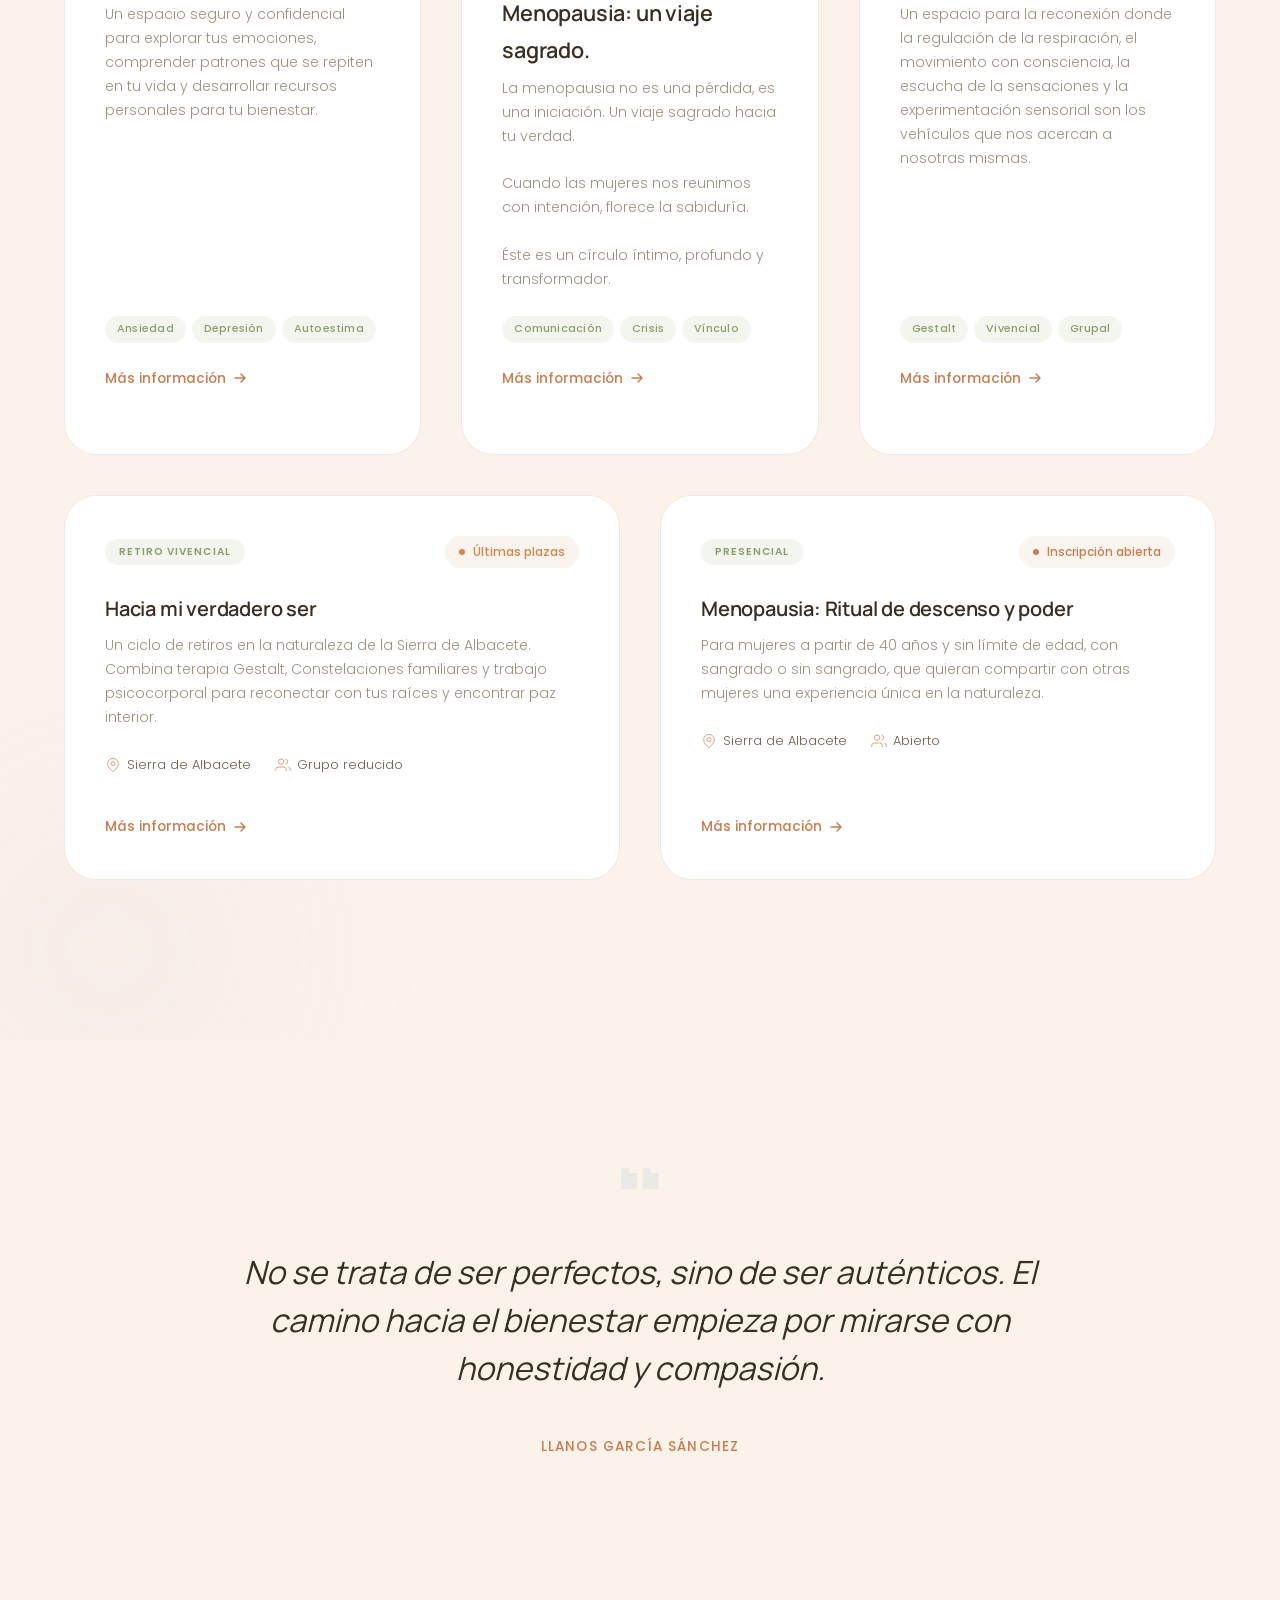
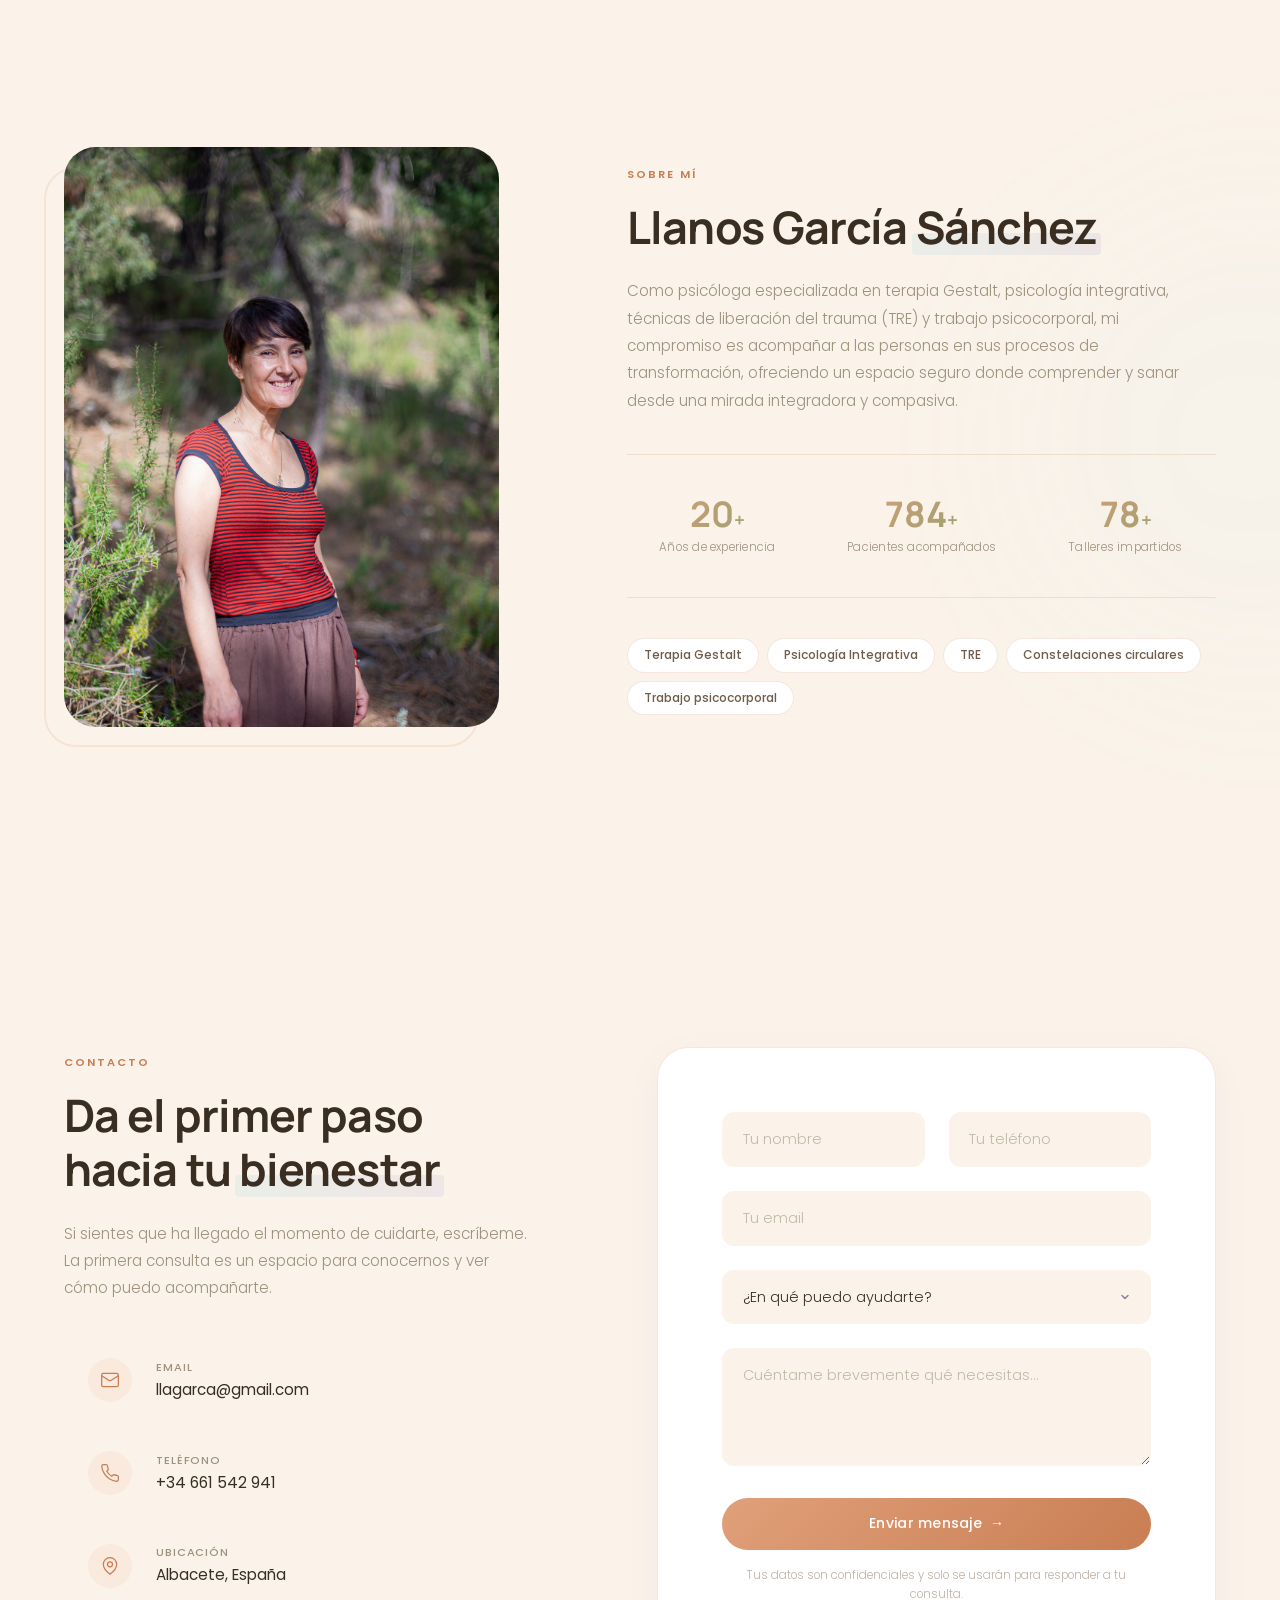
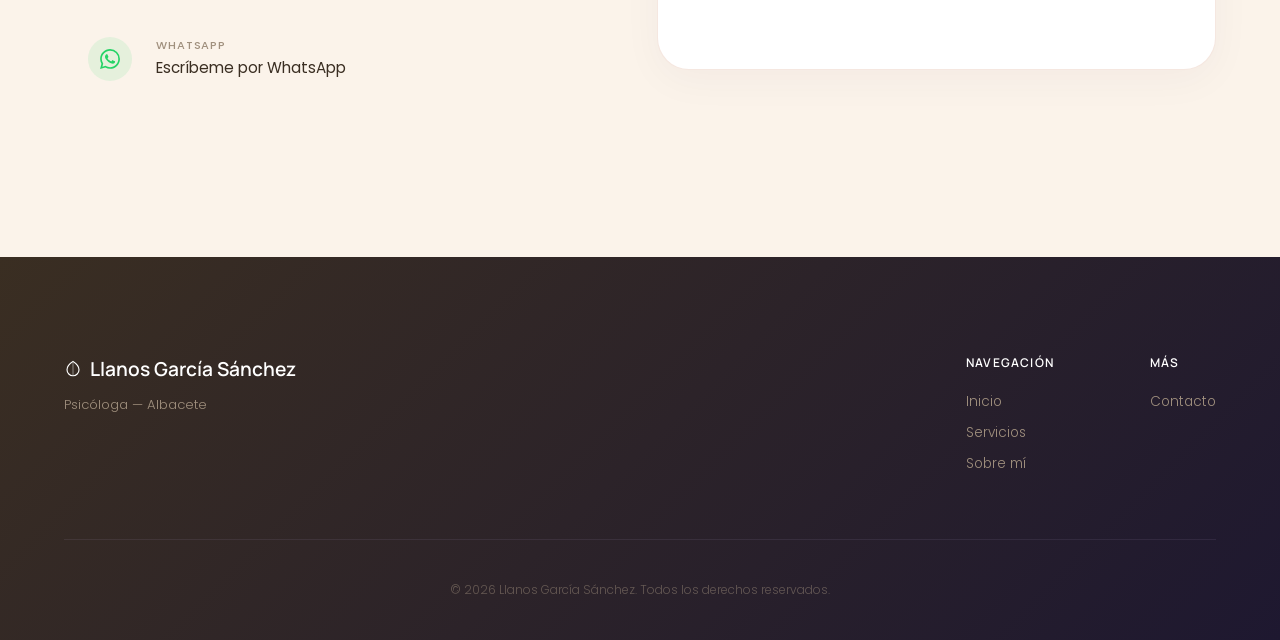
==== commit 947a8716: "Cambio video y seccion talleres" ====
--- a/index.html
+++ b/index.html
@@ -39,7 +39,6 @@
                 <li><a href="#inicio" class="nav-link">Inicio</a></li>
                 <li><a href="#servicios" class="nav-link">Servicios</a></li>
                 <li><a href="#sobre-mi" class="nav-link">Sobre mí</a></li>
-                <li><a href="#talleres" class="nav-link">Talleres</a></li>
                 <li><a href="#contacto" class="nav-link nav-link--cta">Contacto</a></li>
             </ul>
         </div>
@@ -49,19 +48,19 @@
     <section class="hero" id="inicio">
         <div class="hero-bg-wrap">
             <video class="hero-bg-video" autoplay muted loop playsinline>
-                <source src="video-hero-comprimido.mp4" type="video/mp4">
+                <source src="video-hero-comprimido2.mp4" type="video/mp4">
             </video>
             <div class="hero-overlay"></div>
         </div>
         <div class="hero-content">
             <div class="hero-badge-top fade-up">
                 <span class="pulse-dot"></span>
-                Psicóloga y terapeuta Gestalt - Psicología integrativa - Trabajo psicocorporal
+                Psicóloga y terapeuta Gestalt
             </div>
             <h1 class="hero-title fade-up">
                 Te acompaño a mirar tus heridas para comprenderte y habitar tu presente con mayor libertad.
             </h1>
-            <p class="hero-description fade-up">Un espacio seguro de acompañamiento psicológico. Una mirada cercana, compasiva e integradora para facilitar tu proceso personal.</p>
+            <p class="hero-description fade-up">Un espacio seguro de acompañamiento piscológico a través de la psicologia Gestalt, la psicología integrativa y el trabajo psicocorporal</p>
             <div class="hero-actions fade-up">
                 <a href="#contacto" class="btn btn-primary">
                     Reserva tu sesión
@@ -158,6 +157,56 @@
                         </a>
                     </div>
                 </article>
+                <article class="workshop-card fade-up">
+                    <div class="workshop-card-header">
+                        <div class="workshop-card-badge">Retiro vivencial</div>
+                        <span class="workshop-status workshop-status--few">
+                            <span class="pulse-dot-sm"></span>
+                            Últimas plazas
+                        </span>
+                    </div>
+                    <h3 class="workshop-card-title">Hacia mi verdadero ser</h3>
+                    <p class="workshop-card-description">Un ciclo de retiros en la naturaleza de la Sierra de Albacete. Combina terapia Gestalt, Constelaciones familiares y trabajo psicocorporal para reconectar con tus raíces y encontrar paz interior.</p>
+                    <div class="workshop-card-details">
+                        <div class="workshop-detail">
+                            <svg width="16" height="16" viewBox="0 0 24 24" fill="none" stroke="currentColor" stroke-width="1.5"><path d="M20 10c0 6-8 12-8 12s-8-6-8-12a8 8 0 0116 0z"/><circle cx="12" cy="10" r="3"/></svg>
+                            Sierra de Albacete
+                        </div>
+                        <div class="workshop-detail">
+                            <svg width="16" height="16" viewBox="0 0 24 24" fill="none" stroke="currentColor" stroke-width="1.5"><path d="M17 21v-2a4 4 0 00-4-4H5a4 4 0 00-4 4v2"/><circle cx="9" cy="7" r="4"/><path d="M23 21v-2a4 4 0 00-3-3.87"/><path d="M16 3.13a4 4 0 010 7.75"/></svg>
+                            Grupo reducido
+                        </div>
+                    </div>
+                    <a href="https://www.semilladelser.com/" target="_blank" rel="noopener" class="workshop-card-link">
+                        Más información
+                        <svg width="16" height="16" viewBox="0 0 16 16" fill="none"><path d="M3 8h10M9 4l4 4-4 4" stroke="currentColor" stroke-width="1.5" stroke-linecap="round" stroke-linejoin="round"/></svg>
+                    </a>
+                </article>
+                <article class="workshop-card fade-up">
+                    <div class="workshop-card-header">
+                        <div class="workshop-card-badge">Presencial</div>
+                        <span class="workshop-status workshop-status--open">
+                            <span class="pulse-dot-sm"></span>
+                            Inscripción abierta
+                        </span>
+                    </div>
+                    <h3 class="workshop-card-title">Menopausia: Ritual de descenso y poder</h3>
+                    <p class="workshop-card-description">Para mujeres a partir de 40 años y sin límite de edad, con sangrado o sin sangrado, que quieran compartir con otras mujeres una experiencia única en la naturaleza.</p>
+                    <div class="workshop-card-details">
+                        <div class="workshop-detail">
+                            <svg width="16" height="16" viewBox="0 0 24 24" fill="none" stroke="currentColor" stroke-width="1.5"><path d="M20 10c0 6-8 12-8 12s-8-6-8-12a8 8 0 0116 0z"/><circle cx="12" cy="10" r="3"/></svg>
+                            Sierra de Albacete
+                        </div>
+                        <div class="workshop-detail">
+                            <svg width="16" height="16" viewBox="0 0 24 24" fill="none" stroke="currentColor" stroke-width="1.5"><path d="M17 21v-2a4 4 0 00-4-4H5a4 4 0 00-4 4v2"/><circle cx="9" cy="7" r="4"/><path d="M23 21v-2a4 4 0 00-3-3.87"/><path d="M16 3.13a4 4 0 010 7.75"/></svg>
+                            Abierto
+                        </div>
+                    </div>
+                    <a href="#contacto" class="workshop-card-link">
+                        Más información
+                        <svg width="16" height="16" viewBox="0 0 16 16" fill="none"><path d="M3 8h10M9 4l4 4-4 4" stroke="currentColor" stroke-width="1.5" stroke-linecap="round" stroke-linejoin="round"/></svg>
+                    </a>
+                </article>
             </div>
         </div>
     </section>
@@ -214,69 +263,6 @@
                         <span class="specialty-tag">Trabajo psicocorporal</span>
                     </div>
                 </div>
-            </div>
-        </div>
-    </section>
-
-    <!-- Workshops Section -->
-    <section class="section section-workshops" id="talleres">
-        <div class="container">
-            <div class="section-header">
-                <span class="section-label fade-up">Talleres</span>
-                <h2 class="section-title fade-up">Talleres y actividades <span class="text-highlight">actuales</span></h2>
-                <p class="section-description fade-up">Espacios grupales de crecimiento personal donde trabajamos desde la experiencia vivencial.</p>
-            </div>
-            <div class="workshops-grid">
-                <article class="workshop-card fade-up">
-                    <div class="workshop-card-header">
-                        <div class="workshop-card-badge">Retiro vivencial</div>
-                        <span class="workshop-status workshop-status--few">
-                            <span class="pulse-dot-sm"></span>
-                            Últimas plazas
-                        </span>
-                    </div>
-                    <h3 class="workshop-card-title">Hacia mi verdadero ser</h3>
-                    <p class="workshop-card-description">Un ciclo de retiros en la naturaleza de la Sierra de Albacete. Combina terapia Gestalt, Constelaciones familiares y trabajo psicocorporal para reconectar con tus raíces y encontrar paz interior.</p>
-                    <div class="workshop-card-details">
-                        <div class="workshop-detail">
-                            <svg width="16" height="16" viewBox="0 0 24 24" fill="none" stroke="currentColor" stroke-width="1.5"><path d="M20 10c0 6-8 12-8 12s-8-6-8-12a8 8 0 0116 0z"/><circle cx="12" cy="10" r="3"/></svg>
-                            Sierra de Albacete
-                        </div>
-                        <div class="workshop-detail">
-                            <svg width="16" height="16" viewBox="0 0 24 24" fill="none" stroke="currentColor" stroke-width="1.5"><path d="M17 21v-2a4 4 0 00-4-4H5a4 4 0 00-4 4v2"/><circle cx="9" cy="7" r="4"/><path d="M23 21v-2a4 4 0 00-3-3.87"/><path d="M16 3.13a4 4 0 010 7.75"/></svg>
-                            Grupo reducido
-                        </div>
-                    </div>
-                    <a href="https://www.semilladelser.com/" target="_blank" rel="noopener" class="workshop-card-link">
-                        Más información
-                        <svg width="16" height="16" viewBox="0 0 16 16" fill="none"><path d="M3 8h10M9 4l4 4-4 4" stroke="currentColor" stroke-width="1.5" stroke-linecap="round" stroke-linejoin="round"/></svg>
-                    </a>
-                </article>
-                <article class="workshop-card fade-up">
-                    <div class="workshop-card-header">
-                        <div class="workshop-card-badge">Presencial</div>
-                        <span class="workshop-status workshop-status--open">
-                            <span class="pulse-dot-sm"></span>
-                            Inscripción abierta
-                        </span>
-                    </div>
-                    <h3 class="workshop-card-title">Menopausia: Ritual de descenso y poder</h3>
-                    <p class="workshop-card-description">Para mujeres a partir de 40 años y sin límite de edad, con sangrado o sin sangrado, que quieran compartir con otras mujeres una experiencia única en la naturaleza.</p>
-                    <div class="workshop-card-details">
-                        <div class="workshop-detail">
-                            <svg width="16" height="16" viewBox="0 0 24 24" fill="none" stroke="currentColor" stroke-width="1.5"><path d="M20 10c0 6-8 12-8 12s-8-6-8-12a8 8 0 0116 0z"/><circle cx="12" cy="10" r="3"/></svg>
-                            Sierra de Albacete
-                        </div>
-                        <div class="workshop-detail">
-                            <svg width="16" height="16" viewBox="0 0 24 24" fill="none" stroke="currentColor" stroke-width="1.5"><path d="M17 21v-2a4 4 0 00-4-4H5a4 4 0 00-4 4v2"/><circle cx="9" cy="7" r="4"/><path d="M23 21v-2a4 4 0 00-3-3.87"/><path d="M16 3.13a4 4 0 010 7.75"/></svg>
-                            Abierto
-                        </div>
-                    </div>
-                    <a href="#contacto" class="workshop-card-link">
-                        Más información
-                        <svg width="16" height="16" viewBox="0 0 16 16" fill="none"><path d="M3 8h10M9 4l4 4-4 4" stroke="currentColor" stroke-width="1.5" stroke-linecap="round" stroke-linejoin="round"/></svg>
-                    </a>
-                </article>
             </div>
         </div>
     </section>
@@ -392,7 +378,6 @@
                     </div>
                     <div class="footer-nav-group">
                         <h4 class="footer-nav-title">Más</h4>
-                        <a href="#talleres">Talleres</a>
                         <a href="#contacto">Contacto</a>
                     </div>
                 </div>
--- a/styles.css
+++ b/styles.css
@@ -381,6 +381,7 @@
 .pulse-dot {
     width: 8px;
     height: 8px;
+    flex-shrink: 0;
     border-radius: 50%;
     background-color: var(--color-aqua);
     animation: pulse 2s ease-in-out infinite;
@@ -607,12 +608,17 @@
 
 .services-grid {
     display: grid;
-    grid-template-columns: repeat(3, 1fr);
+    grid-template-columns: repeat(6, 1fr);
     gap: var(--spacing-lg);
 }
 
 .service-card {
     position: relative;
+    grid-column: span 2;
+}
+
+.services-grid .workshop-card {
+    grid-column: span 3;
 }
 
 .service-card::before {
@@ -897,17 +903,8 @@
 }
 
 /* ============================================
-   WORKSHOPS SECTION
-   ============================================ */
-.section-workshops {
-    background-color: var(--color-bg-alt);
-}
-
-.workshops-grid {
-    display: grid;
-    grid-template-columns: repeat(2, 1fr);
-    gap: var(--spacing-lg);
-}
+   WORKSHOP CARDS
+   ============================================ */
 
 .workshop-card {
     background: var(--color-white);
@@ -1263,7 +1260,8 @@
    ============================================ */
 @media (max-width: 1024px) {
     .services-grid { grid-template-columns: repeat(2, 1fr); }
-    .workshops-grid { grid-template-columns: repeat(2, 1fr); }
+    .service-card,
+    .services-grid .workshop-card { grid-column: span 1; }
     .about-layout { grid-template-columns: 1fr; gap: var(--spacing-xl); }
     .contact-layout { grid-template-columns: 1fr; gap: var(--spacing-xl); }
     .cursor-glow { display: none; }
@@ -1309,8 +1307,6 @@
     .about-image-col { max-width: 400px; margin: 0 auto; }
     .about-stats { grid-template-columns: repeat(3, 1fr); gap: var(--spacing-sm); }
 
-    .workshops-grid { grid-template-columns: 1fr; max-width: 480px; margin: 0 auto; }
-
     .footer-top { flex-direction: column; gap: var(--spacing-xl); }
     .footer-nav { flex-wrap: wrap; gap: var(--spacing-xl); }
 
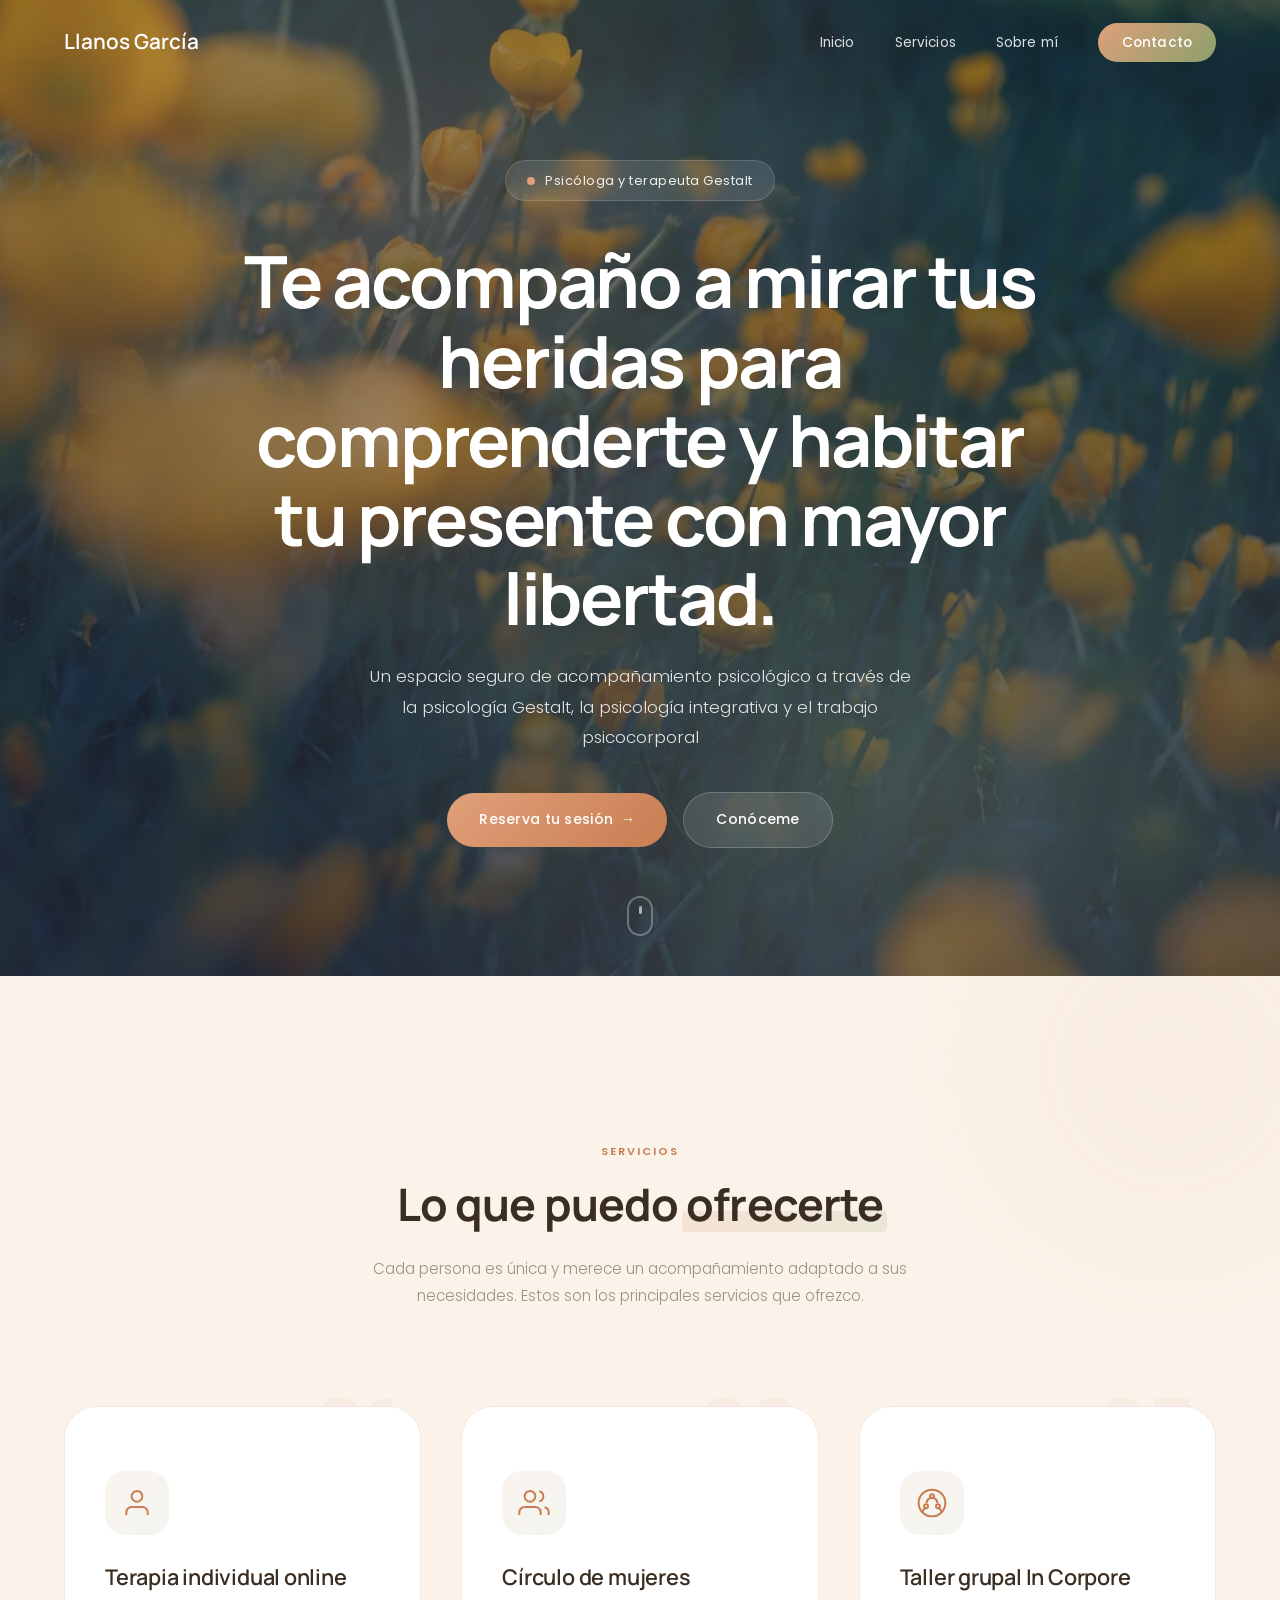
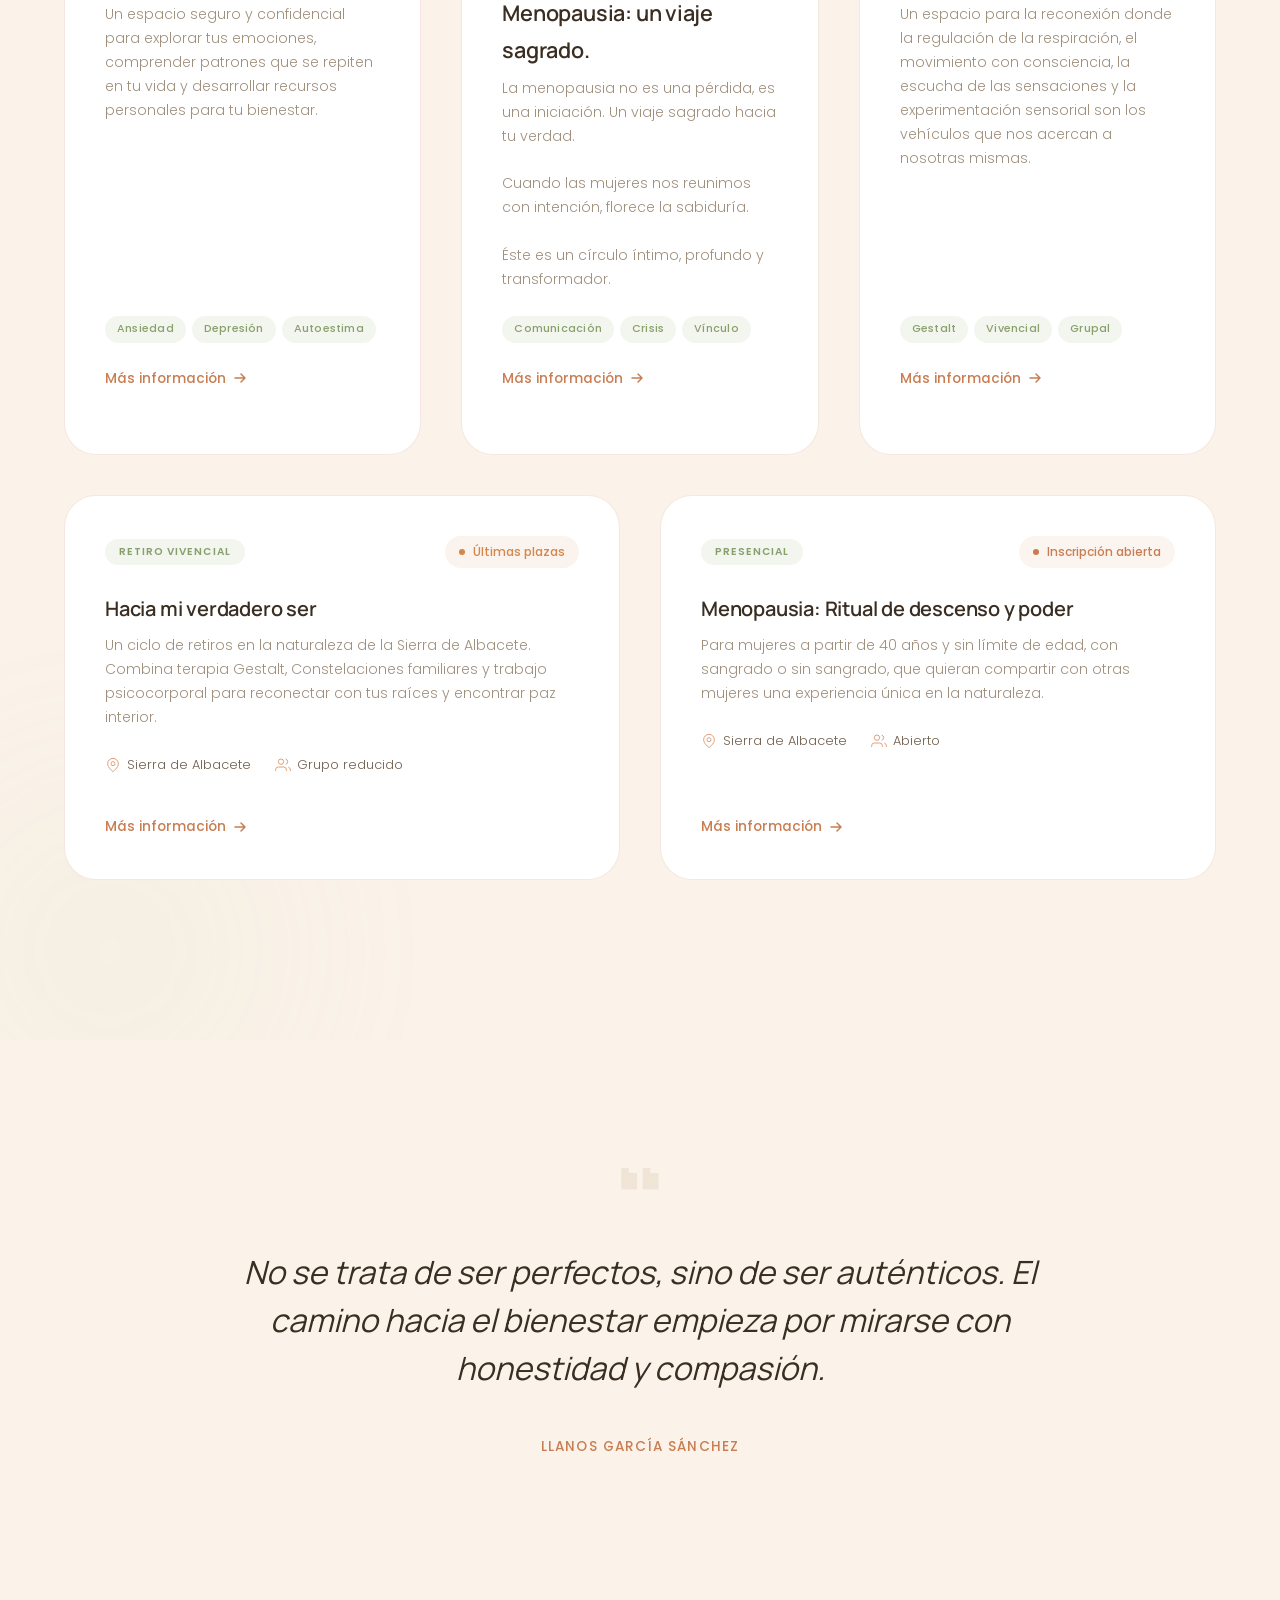
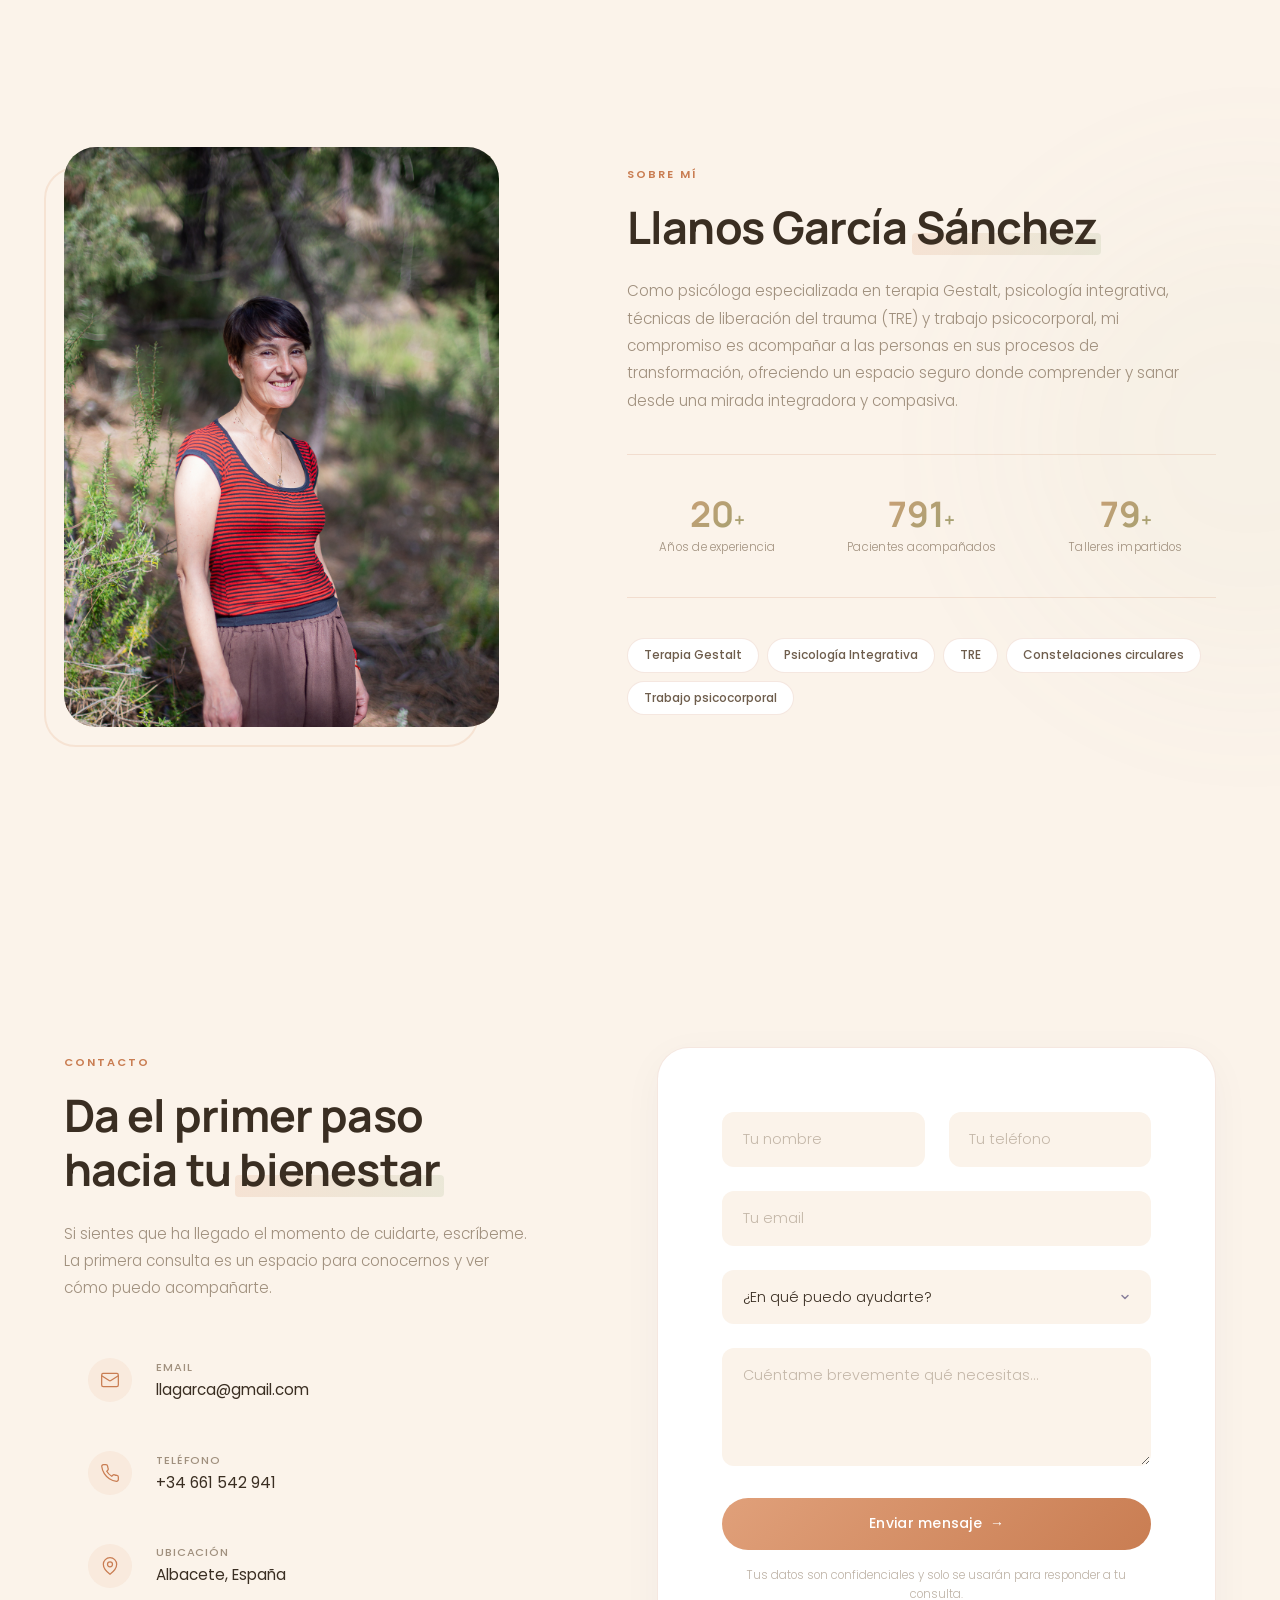
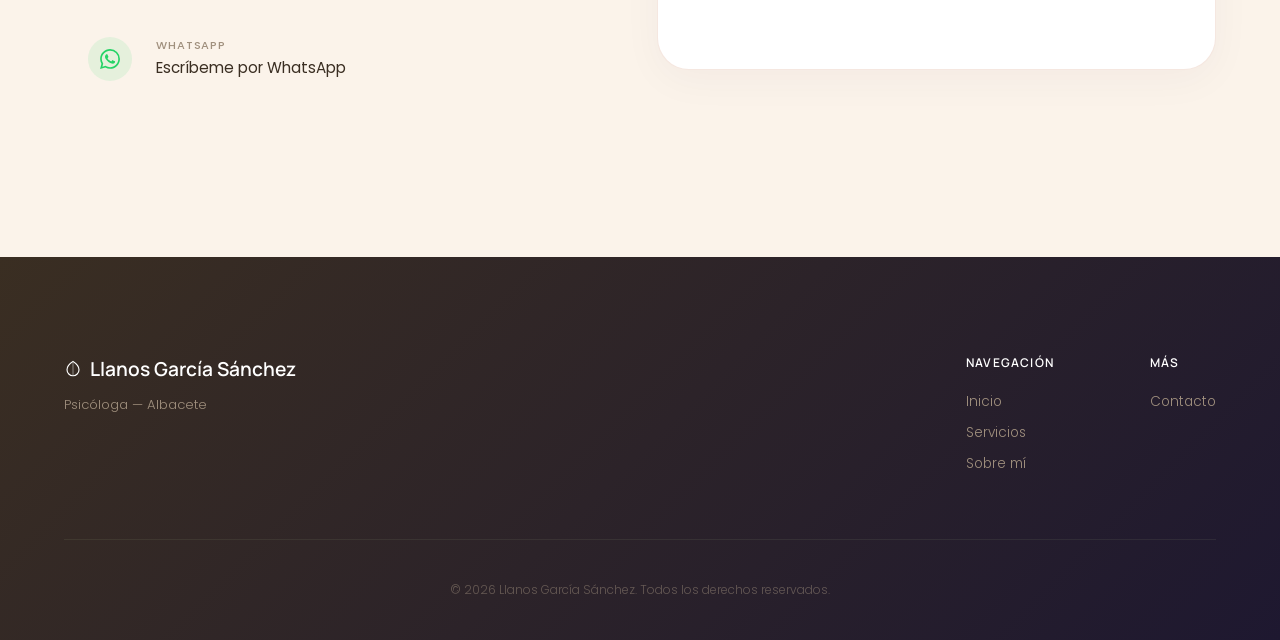
==== commit ed4e9655: "Auditoria web 1" ====
--- a/index.html
+++ b/index.html
@@ -4,25 +4,46 @@
     <meta charset="UTF-8">
     <meta name="viewport" content="width=device-width, initial-scale=1.0">
     <title>Llanos García Sánchez — Psicóloga en Albacete</title>
-    <meta name="description" content="Psicóloga en Albacete especializada en terapia individual, de pareja y talleres de desarrollo personal. Llanos García Sánchez — acompañamiento profesional y cercano.">
+    <meta name="description" content="Psicóloga en Albacete especializada en terapia Gestalt individual online, círculos de mujeres y talleres de desarrollo personal. Llanos García Sánchez — acompañamiento profesional y cercano.">
+    <meta name="author" content="Llanos García Sánchez">
+    <link rel="canonical" href="https://llanosgarcia.com/">
+
+    <!-- Open Graph / Twitter -->
+    <!-- TODO: og-image.jpg debe ser 1200×630. Dominio de producción confirmado: https://llanosgarcia.com/ -->
+    <meta property="og:type" content="website">
+    <meta property="og:title" content="Llanos García Sánchez — Psicóloga en Albacete">
+    <meta property="og:description" content="Acompañamiento psicológico a través de la terapia Gestalt, la psicología integrativa y el trabajo psicocorporal.">
+    <meta property="og:image" content="https://llanosgarcia.com/og-image.jpg">
+    <meta property="og:url" content="https://llanosgarcia.com/">
+    <meta property="og:locale" content="es_ES">
+    <meta name="twitter:card" content="summary_large_image">
+
     <link rel="preconnect" href="https://fonts.googleapis.com">
     <link rel="preconnect" href="https://fonts.gstatic.com" crossorigin>
     <link href="https://fonts.googleapis.com/css2?family=Manrope:wght@300;400;500;600;700&family=Poppins:ital,wght@0,300;0,400;0,500;0,600;1,300;1,400&display=swap" rel="stylesheet">
     <link rel="stylesheet" href="styles.css">
+
+    <script type="application/ld+json">
+    {
+      "@context": "https://schema.org",
+      "@type": "Psychologist",
+      "name": "Llanos García Sánchez",
+      "description": "Psicóloga en Albacete especializada en terapia Gestalt, psicología integrativa y trabajo psicocorporal.",
+      "telephone": "+34661542941",
+      "email": "llagarca@gmail.com",
+      "areaServed": "Albacete, España",
+      "address": {
+        "@type": "PostalAddress",
+        "addressLocality": "Albacete",
+        "addressCountry": "ES"
+      },
+      "knowsAbout": ["Terapia Gestalt", "Psicología integrativa", "TRE", "Trabajo psicocorporal", "Constelaciones circulares"]
+    }
+    </script>
 </head>
 <body>
-    <!-- Preloader -->
-    <div class="preloader" id="preloader">
-        <div class="preloader-inner">
-            <span class="preloader-text">Llanos García Sánchez</span>
-        </div>
-    </div>
-
     <!-- Cursor glow -->
     <div class="cursor-glow" id="cursor-glow"></div>
-
-    <!-- Floating particles -->
-    <canvas id="particles-canvas" class="particles-canvas"></canvas>
 
     <!-- Navigation -->
     <nav class="navbar" id="navbar">
@@ -30,7 +51,7 @@
             <a href="#" class="nav-logo">
                 Llanos García
             </a>
-            <button class="nav-toggle" id="nav-toggle" aria-label="Abrir menú">
+            <button class="nav-toggle" id="nav-toggle" aria-label="Abrir menú" aria-expanded="false" aria-controls="nav-menu">
                 <span></span>
                 <span></span>
                 <span></span>
@@ -44,10 +65,13 @@
         </div>
     </nav>
 
+    <main>
     <!-- Hero Section -->
     <section class="hero" id="inicio">
         <div class="hero-bg-wrap">
-            <video class="hero-bg-video" autoplay muted loop playsinline>
+            <!-- TODO rendimiento: el vídeo es el elemento más pesado (LCP). Debería pesar < 2-3 MB.
+                 No re-comprimir aquí (es binario); optimizarlo aparte con la propietaria. -->
+            <video class="hero-bg-video" autoplay muted loop playsinline preload="metadata" poster="hero-poster.jpg">
                 <source src="video-hero-comprimido2.mp4" type="video/mp4">
             </video>
             <div class="hero-overlay"></div>
@@ -60,7 +84,7 @@
             <h1 class="hero-title fade-up">
                 Te acompaño a mirar tus heridas para comprenderte y habitar tu presente con mayor libertad.
             </h1>
-            <p class="hero-description fade-up">Un espacio seguro de acompañamiento piscológico a través de la psicologia Gestalt, la psicología integrativa y el trabajo psicocorporal</p>
+            <p class="hero-description fade-up">Un espacio seguro de acompañamiento psicológico a través de la psicología Gestalt, la psicología integrativa y el trabajo psicocorporal</p>
             <div class="hero-actions fade-up">
                 <a href="#contacto" class="btn btn-primary">
                     Reserva tu sesión
@@ -102,7 +126,7 @@
                             <span class="service-tag">Depresión</span>
                             <span class="service-tag">Autoestima</span>
                         </div>
-                        <a href="#contacto" class="service-card-link">
+                        <a href="#contacto" class="service-card-link" aria-label="Más información sobre terapia individual online">
                             Más información
                             <svg width="16" height="16" viewBox="0 0 16 16" fill="none"><path d="M3 8h10M9 4l4 4-4 4" stroke="currentColor" stroke-width="1.5" stroke-linecap="round" stroke-linejoin="round"/></svg>
                         </a>
@@ -125,7 +149,7 @@
                             <span class="service-tag">Crisis</span>
                             <span class="service-tag">Vínculo</span>
                         </div>
-                        <a href="#contacto" class="service-card-link">
+                        <a href="#contacto" class="service-card-link" aria-label="Más información sobre el círculo de mujeres">
                             Más información
                             <svg width="16" height="16" viewBox="0 0 16 16" fill="none"><path d="M3 8h10M9 4l4 4-4 4" stroke="currentColor" stroke-width="1.5" stroke-linecap="round" stroke-linejoin="round"/></svg>
                         </a>
@@ -145,13 +169,13 @@
                             </svg>
                         </div>
                         <h3 class="service-card-title">Taller grupal In Corpore</h3>
-                        <p class="service-card-description">Un espacio para la reconexión donde la regulación de la respiración, el movimiento con consciencia, la escucha de la sensaciones y la experimentación  sensorial son los vehículos que nos acercan a nosotras mismas.</p>
+                        <p class="service-card-description">Un espacio para la reconexión donde la regulación de la respiración, el movimiento con consciencia, la escucha de las sensaciones y la experimentación sensorial son los vehículos que nos acercan a nosotras mismas.</p>
                         <div class="service-card-tags">
                             <span class="service-tag">Gestalt</span>
                             <span class="service-tag">Vivencial</span>
                             <span class="service-tag">Grupal</span>
                         </div>
-                        <a href="#contacto" class="service-card-link">
+                        <a href="#contacto" class="service-card-link" aria-label="Más información sobre el taller grupal In Corpore">
                             Más información
                             <svg width="16" height="16" viewBox="0 0 16 16" fill="none"><path d="M3 8h10M9 4l4 4-4 4" stroke="currentColor" stroke-width="1.5" stroke-linecap="round" stroke-linejoin="round"/></svg>
                         </a>
@@ -177,7 +201,7 @@
                             Grupo reducido
                         </div>
                     </div>
-                    <a href="https://www.semilladelser.com/" target="_blank" rel="noopener" class="workshop-card-link">
+                    <a href="https://www.semilladelser.com/" target="_blank" rel="noopener" class="workshop-card-link" aria-label="Más información sobre el retiro Hacia mi verdadero ser">
                         Más información
                         <svg width="16" height="16" viewBox="0 0 16 16" fill="none"><path d="M3 8h10M9 4l4 4-4 4" stroke="currentColor" stroke-width="1.5" stroke-linecap="round" stroke-linejoin="round"/></svg>
                     </a>
@@ -202,7 +226,7 @@
                             Abierto
                         </div>
                     </div>
-                    <a href="#contacto" class="workshop-card-link">
+                    <a href="#contacto" class="workshop-card-link" aria-label="Más información sobre el retiro de menopausia">
                         Más información
                         <svg width="16" height="16" viewBox="0 0 16 16" fill="none"><path d="M3 8h10M9 4l4 4-4 4" stroke="currentColor" stroke-width="1.5" stroke-linecap="round" stroke-linejoin="round"/></svg>
                     </a>
@@ -232,7 +256,10 @@
                 <div class="about-image-col fade-up">
                     <div class="about-image-frame">
                         <div class="image-placeholder image-placeholder--tall">
-                            <img src="Foto Llanos.jpg" alt="Foto de Llanos García Sánchez" class="about-photo">
+                            <!-- TODO rendimiento: renombrar el binario a "foto-llanos.jpg" (sin espacios ni
+                                 mayúsculas) y actualizar el src; considerar servirlo también en WebP.
+                                 No renombrar el archivo aquí: vive en el repo. -->
+                            <img src="Foto Llanos.jpg" alt="Foto de Llanos García Sánchez" class="about-photo" loading="lazy" decoding="async" width="1154" height="1731">
                         </div>
                         <div class="about-image-accent"></div>
                     </div>
@@ -241,6 +268,9 @@
                     <span class="section-label fade-up">Sobre mí</span>
                     <h2 class="section-title fade-up">Llanos García <span class="text-highlight">Sánchez</span></h2>
                     <p class="section-description fade-up">Como psicóloga especializada en terapia Gestalt, psicología integrativa, técnicas de liberación del trauma (TRE) y trabajo psicocorporal, mi compromiso es acompañar a las personas en sus procesos de transformación, ofreciendo un espacio seguro donde comprender y sanar desde una mirada integradora y compasiva.</p>
+                    <!-- IMPORTANTE: Estas cifras (25 años, 1000 pacientes, 100 talleres) deben ser
+                         reales y verificadas. Al tratarse de un profesional sanitario, no deben
+                         exagerarse ni inventarse. Revísalas con la profesional antes de publicar. -->
                     <div class="about-stats fade-up">
                         <div class="stat-item">
                             <span class="stat-number" data-target="25">0</span>
@@ -320,16 +350,20 @@
                         <p class="visually-hidden"><label>No rellenar: <input name="bot-field"></label></p>
                         <div class="form-row">
                             <div class="form-group">
+                                <label for="name" class="visually-hidden">Tu nombre</label>
                                 <input type="text" id="name" name="name" class="form-input" placeholder="Tu nombre" required>
                             </div>
                             <div class="form-group">
+                                <label for="phone" class="visually-hidden">Tu teléfono</label>
                                 <input type="tel" id="phone" name="phone" class="form-input" placeholder="Tu teléfono">
                             </div>
                         </div>
                         <div class="form-group">
+                            <label for="email" class="visually-hidden">Tu email</label>
                             <input type="email" id="email" name="email" class="form-input" placeholder="Tu email" required>
                         </div>
                         <div class="form-group">
+                            <label for="service" class="visually-hidden">¿En qué puedo ayudarte?</label>
                             <select id="service" name="service" class="form-input form-select">
                                 <option value="" disabled selected>¿En qué puedo ayudarte?</option>
                                 <option value="individual">Terapia individual online</option>
@@ -340,6 +374,7 @@
                             </select>
                         </div>
                         <div class="form-group">
+                            <label for="message" class="visually-hidden">Cuéntame brevemente qué necesitas</label>
                             <textarea id="message" name="message" class="form-input form-textarea" placeholder="Cuéntame brevemente qué necesitas..." rows="4" required></textarea>
                         </div>
                         <button type="submit" class="btn btn-primary btn-full">
@@ -352,6 +387,7 @@
             </div>
         </div>
     </section>
+    </main>
 
     <!-- Footer -->
     <footer class="footer">
--- a/styles.css
+++ b/styles.css
@@ -59,58 +59,19 @@
 img { max-width: 100%; height: auto; display: block; }
 a { text-decoration: none; color: inherit; transition: color var(--transition-fast); }
 
-/* ============================================
-   PRELOADER
-   ============================================ */
-.preloader {
-    position: fixed;
-    inset: 0;
-    z-index: 10000;
-    background: var(--color-bg);
-    display: flex;
-    align-items: center;
-    justify-content: center;
-    transition: opacity 0.6s ease, visibility 0.6s ease;
-}
-
-.preloader.hidden {
-    opacity: 0;
-    visibility: hidden;
-    pointer-events: none;
-}
-
-.preloader-inner {
-    display: flex;
-    flex-direction: column;
-    align-items: center;
-    gap: var(--spacing-md);
-}
-
-.preloader-icon {
-    animation: preloaderSpin 3s linear infinite;
-}
-
-.preloader-circle {
-    transform-origin: center;
-}
-
-@keyframes preloaderSpin {
-    0% { transform: rotate(0deg); }
-    100% { transform: rotate(360deg); }
-}
-
-.preloader-text {
-    font-family: var(--font-heading);
-    font-size: 1.1rem;
-    font-weight: 600;
-    color: var(--color-text-dark);
-    letter-spacing: 0.02em;
-    animation: preloaderFade 1.5s ease-in-out infinite;
-}
-
-@keyframes preloaderFade {
-    0%, 100% { opacity: 0.4; }
-    50% { opacity: 1; }
+/* --- Focus visible global --- */
+a:focus-visible,
+button:focus-visible,
+.btn:focus-visible,
+.nav-link:focus-visible,
+.nav-toggle:focus-visible,
+.specialty-tag:focus-visible,
+.service-card-link:focus-visible,
+.workshop-card-link:focus-visible,
+.contact-detail-item:focus-visible {
+    outline: 2px solid var(--color-aqua-dark);
+    outline-offset: 3px;
+    border-radius: 4px;
 }
 
 /* --- Cursor Glow --- */
@@ -119,7 +80,7 @@
     width: 320px;
     height: 320px;
     border-radius: 50%;
-    background: radial-gradient(circle, var(--color-aqua-glow) 0%, rgba(184, 169, 212, 0.04) 40%, transparent 70%);
+    background: radial-gradient(circle, var(--color-aqua-glow) 0%, rgba(169, 185, 142, 0.04) 40%, transparent 70%);
     pointer-events: none;
     z-index: 9999;
     transform: translate(-50%, -50%);
@@ -128,15 +89,6 @@
 }
 
 .cursor-glow.active { opacity: 1; }
-
-/* --- Particles Canvas --- */
-.particles-canvas {
-    position: fixed;
-    inset: 0;
-    z-index: 0;
-    pointer-events: none;
-    opacity: 0.5;
-}
 
 /* --- Utilities --- */
 .container {
@@ -158,7 +110,7 @@
     right: -4px;
     bottom: 2px;
     height: 35%;
-    background: linear-gradient(90deg, rgba(157, 216, 219, 0.18), rgba(184, 169, 212, 0.18));
+    background: linear-gradient(90deg, rgba(224, 160, 122, 0.20), rgba(169, 185, 142, 0.20));
     border-radius: 4px;
     z-index: -1;
     transition: height var(--transition-base);
@@ -177,7 +129,7 @@
 .blob-1 {
     width: 420px;
     height: 420px;
-    background: rgba(157, 216, 219, 0.15);
+    background: rgba(224, 160, 122, 0.15);
     top: -120px;
     right: -100px;
 }
@@ -185,7 +137,7 @@
 .blob-2 {
     width: 380px;
     height: 380px;
-    background: rgba(184, 169, 212, 0.15);
+    background: rgba(169, 185, 142, 0.15);
     bottom: -100px;
     left: -80px;
 }
@@ -193,7 +145,7 @@
 .blob-3 {
     width: 500px;
     height: 500px;
-    background: rgba(157, 216, 219, 0.10);
+    background: rgba(169, 185, 142, 0.10);
     top: 50%;
     right: -220px;
     transform: translateY(-50%);
@@ -294,7 +246,7 @@
 .nav-link--cta::after { display: none; }
 .nav-link--cta:hover {
     transform: translateY(-2px);
-    box-shadow: 0 6px 20px rgba(157, 216, 219, 0.3);
+    box-shadow: 0 6px 20px rgba(201, 125, 82, 0.30);
     color: var(--color-white) !important;
 }
 
@@ -349,9 +301,9 @@
     position: absolute;
     inset: 0;
     background:
-        radial-gradient(ellipse at 30% 20%, rgba(157, 216, 219, 0.25) 0%, transparent 50%),
-        radial-gradient(ellipse at 70% 80%, rgba(184, 169, 212, 0.25) 0%, transparent 50%),
-        linear-gradient(180deg, rgba(45, 37, 64, 0.30) 0%, rgba(45, 37, 64, 0.55) 100%);
+        radial-gradient(ellipse at 30% 20%, rgba(224, 160, 122, 0.25) 0%, transparent 50%),
+        radial-gradient(ellipse at 70% 80%, rgba(169, 185, 142, 0.25) 0%, transparent 50%),
+        linear-gradient(180deg, rgba(45, 37, 64, 0.35) 0%, rgba(45, 37, 64, 0.65) 100%);
 }
 
 .hero-content {
@@ -413,7 +365,7 @@
 
 .hero-title-highlight {
     position: relative;
-    background: linear-gradient(135deg, var(--color-aqua), #D4CCE6);
+    background: linear-gradient(135deg, var(--color-aqua), #EAD9C4);
     -webkit-background-clip: text;
     -webkit-text-fill-color: transparent;
     background-clip: text;
@@ -495,7 +447,7 @@
 
 .btn-primary:hover {
     transform: translateY(-3px);
-    box-shadow: 0 12px 35px rgba(157, 216, 219, 0.35);
+    box-shadow: 0 12px 35px rgba(201, 125, 82, 0.35);
 }
 
 .btn-ghost {
@@ -629,7 +581,7 @@
     font-family: var(--font-heading);
     font-size: 5rem;
     font-weight: 700;
-    color: rgba(157, 216, 219, 0.06);
+    color: rgba(201, 125, 82, 0.06);
     line-height: 1;
     z-index: 0;
     pointer-events: none;
@@ -741,7 +693,7 @@
     font-family: var(--font-heading);
     font-size: 8rem;
     font-weight: 700;
-    background: linear-gradient(135deg, rgba(157, 216, 219, 0.2), rgba(184, 169, 212, 0.2));
+    background: linear-gradient(135deg, rgba(224, 160, 122, 0.2), rgba(169, 185, 142, 0.2));
     -webkit-background-clip: text;
     -webkit-text-fill-color: transparent;
     background-clip: text;
@@ -820,8 +772,8 @@
     position: absolute;
     inset: 0;
     background:
-        radial-gradient(ellipse at 30% 30%, rgba(157, 216, 219, 0.15), transparent 60%),
-        radial-gradient(ellipse at 70% 70%, rgba(184, 169, 212, 0.15), transparent 60%);
+        radial-gradient(ellipse at 30% 30%, rgba(224, 160, 122, 0.15), transparent 60%),
+        radial-gradient(ellipse at 70% 70%, rgba(169, 185, 142, 0.15), transparent 60%);
 }
 
 .image-placeholder--tall { aspect-ratio: 3/4; }
@@ -1126,7 +1078,7 @@
 .form-input:focus {
     border-color: var(--color-aqua);
     background-color: white;
-    box-shadow: 0 0 0 4px rgba(157, 216, 219, 0.10);
+    box-shadow: 0 0 0 4px rgba(201, 125, 82, 0.12);
 }
 
 .form-select {
@@ -1175,7 +1127,7 @@
     justify-content: space-between;
     gap: var(--spacing-xl);
     padding-bottom: var(--spacing-xl);
-    border-bottom: 1px solid rgba(184, 169, 212, 0.1);
+    border-bottom: 1px solid rgba(169, 185, 142, 0.1);
 }
 
 .footer-logo {
@@ -1265,7 +1217,6 @@
     .about-layout { grid-template-columns: 1fr; gap: var(--spacing-xl); }
     .contact-layout { grid-template-columns: 1fr; gap: var(--spacing-xl); }
     .cursor-glow { display: none; }
-    .particles-canvas { display: none; }
 }
 
 @media (max-width: 768px) {
@@ -1328,3 +1279,14 @@
     .workshop-card { padding: var(--spacing-md); }
     .workshop-card-details { flex-direction: column; gap: var(--spacing-xs); }
 }
+
+/* --- Reduced motion --- */
+@media (prefers-reduced-motion: reduce) {
+    *, *::before, *::after {
+        animation-duration: 0.01ms !important;
+        animation-iteration-count: 1 !important;
+        transition-duration: 0.01ms !important;
+        scroll-behavior: auto !important;
+    }
+    .fade-up { opacity: 1 !important; transform: none !important; }
+}
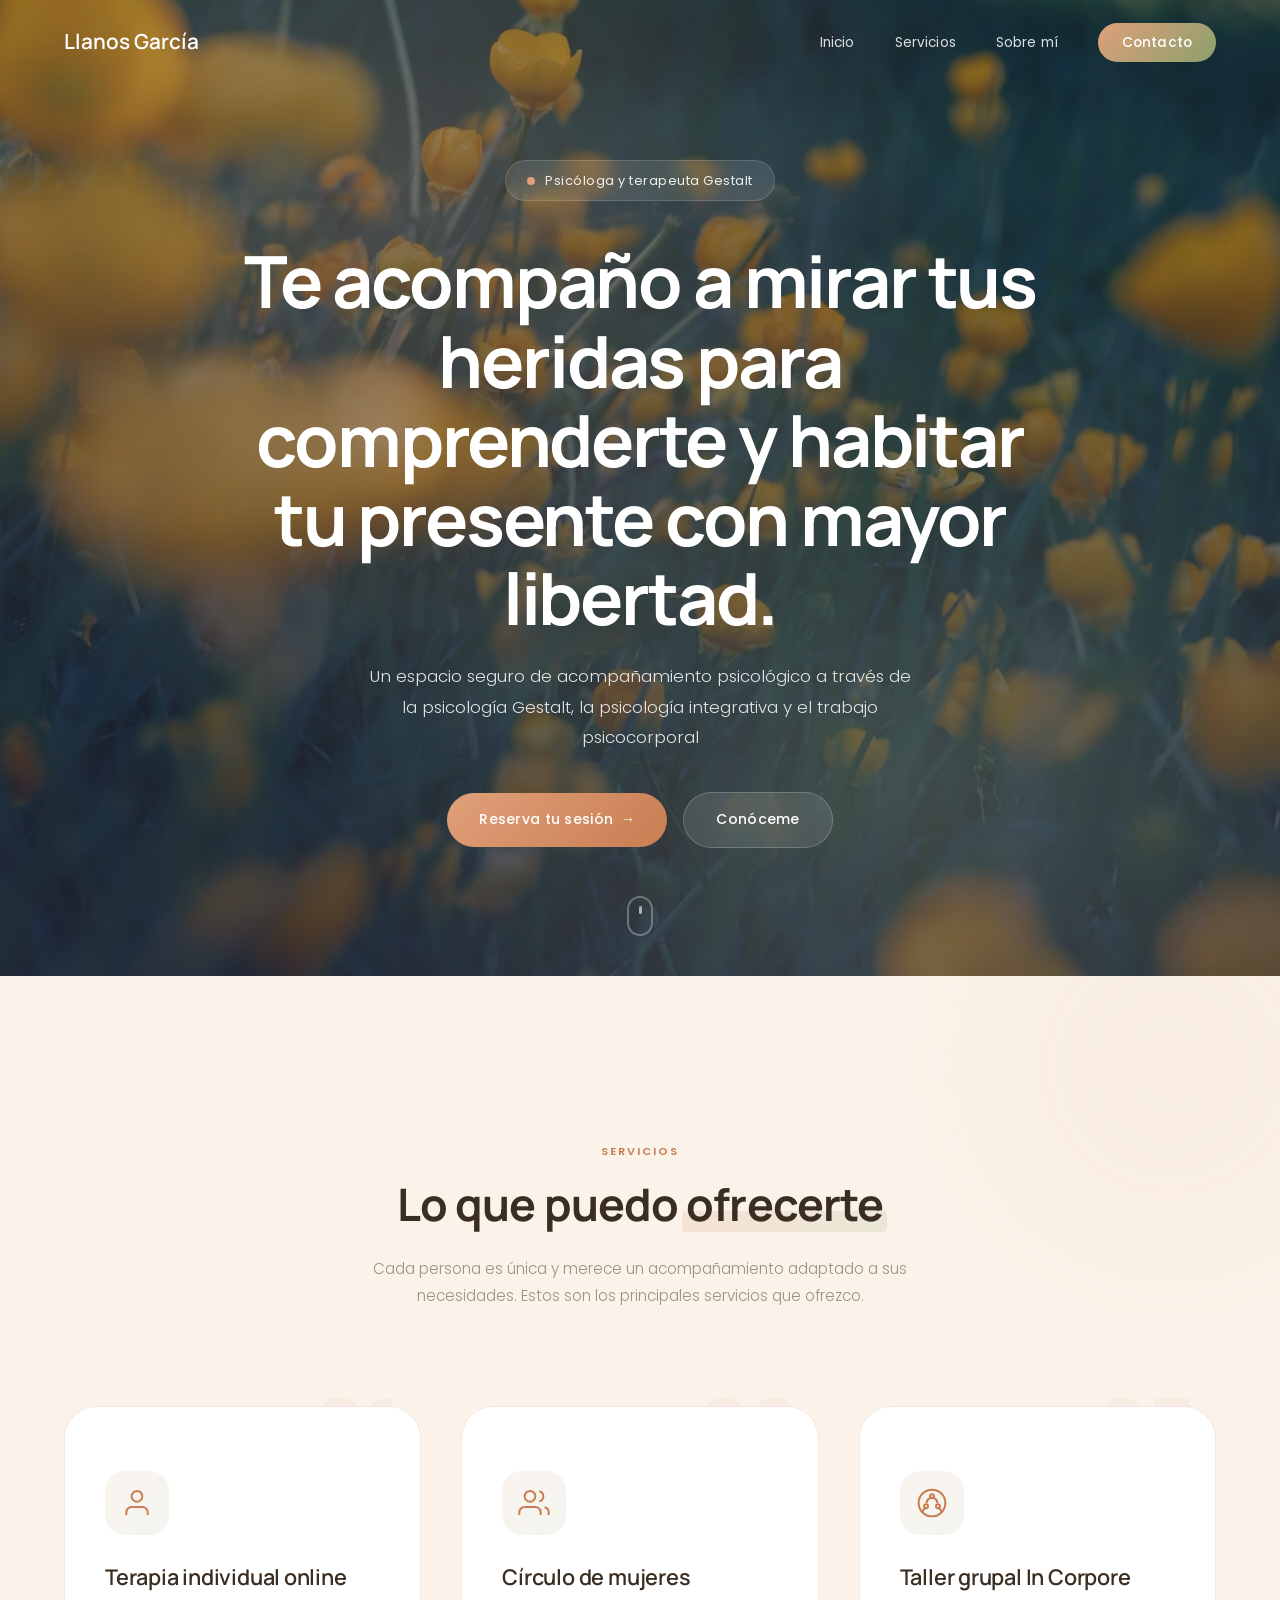
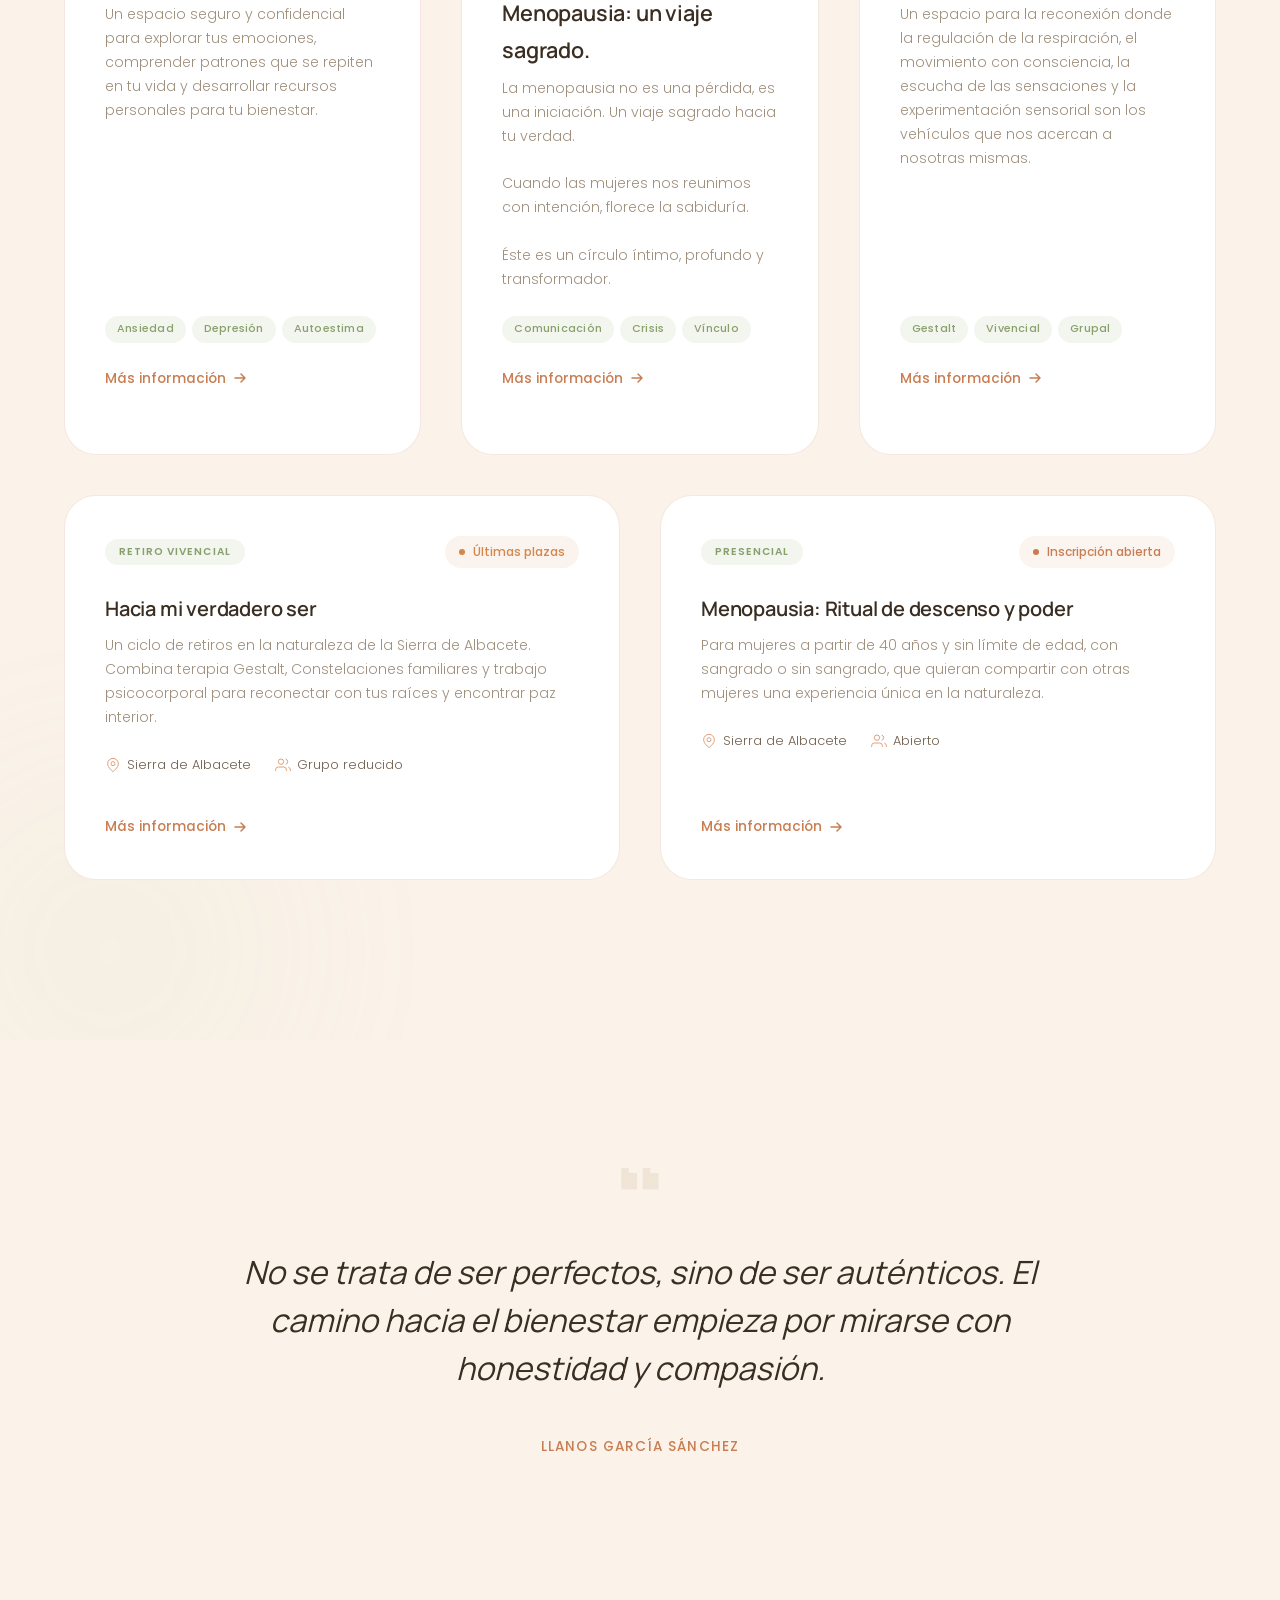
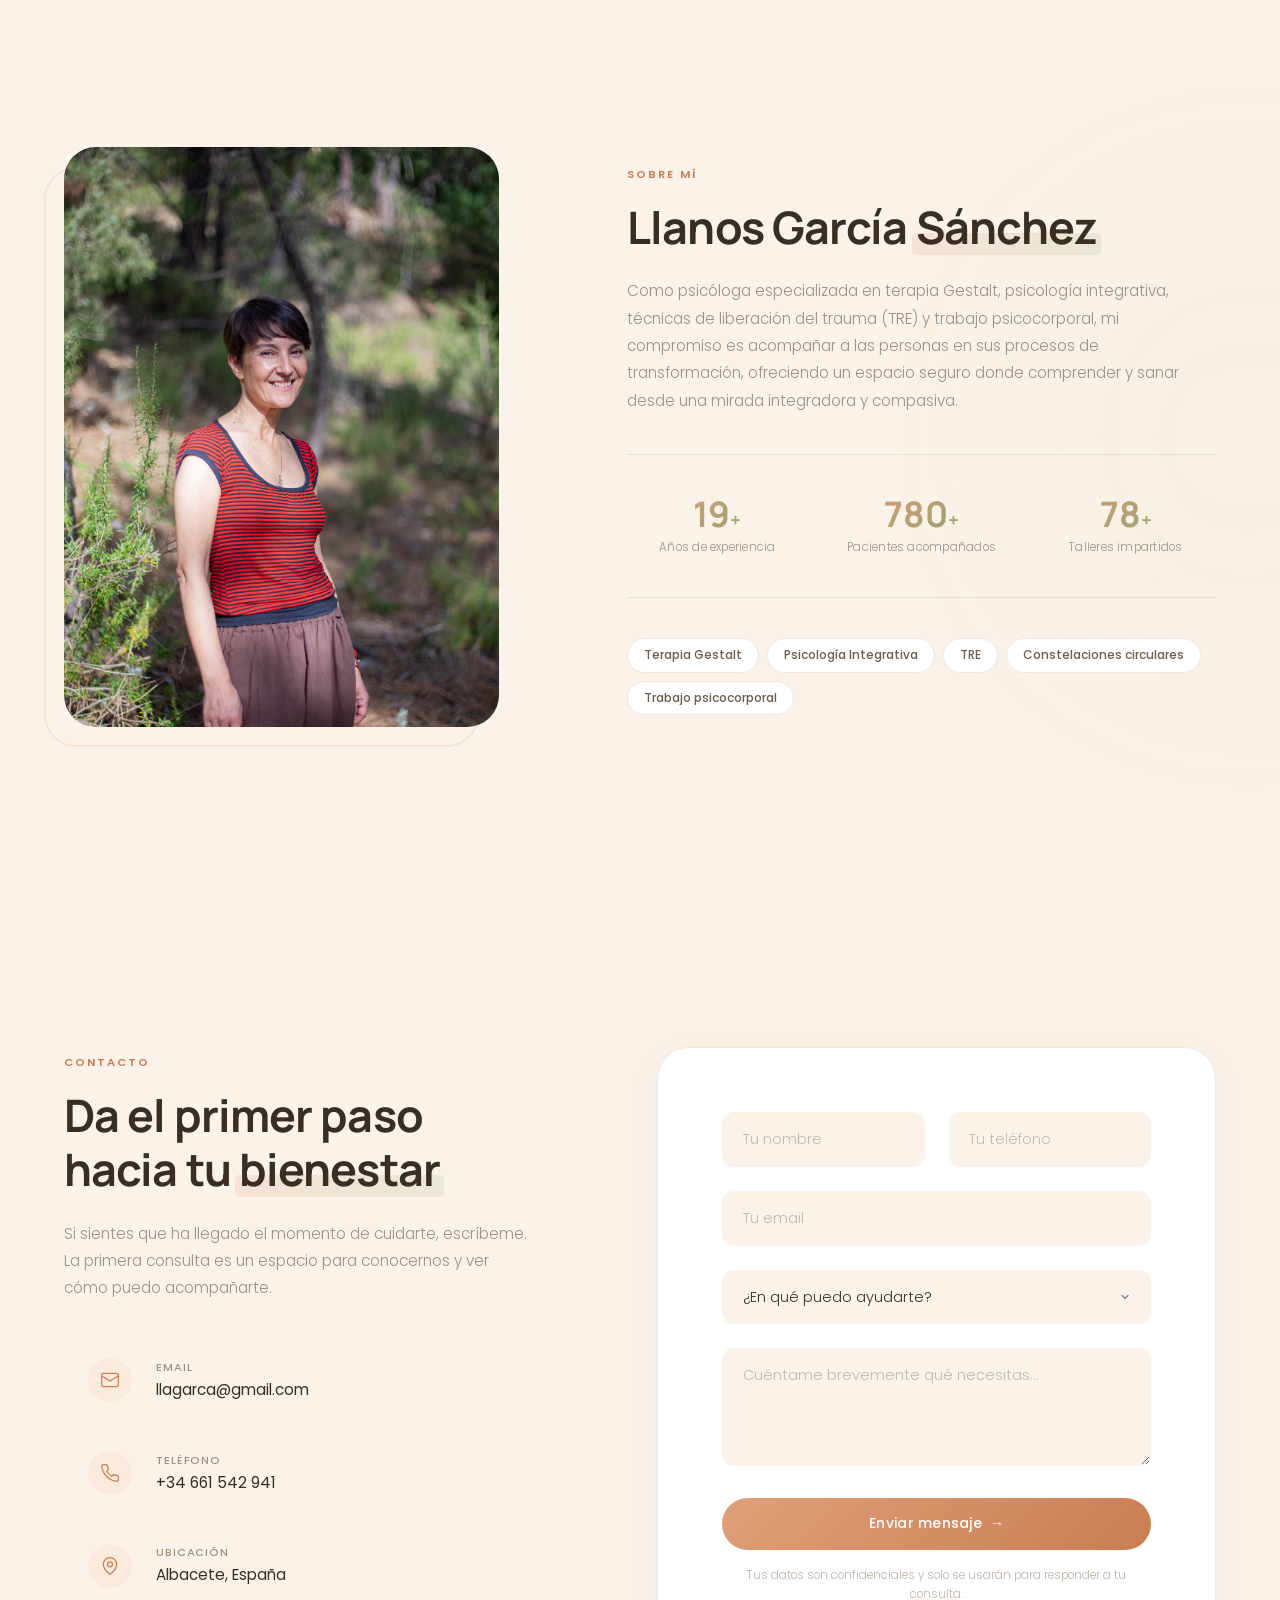
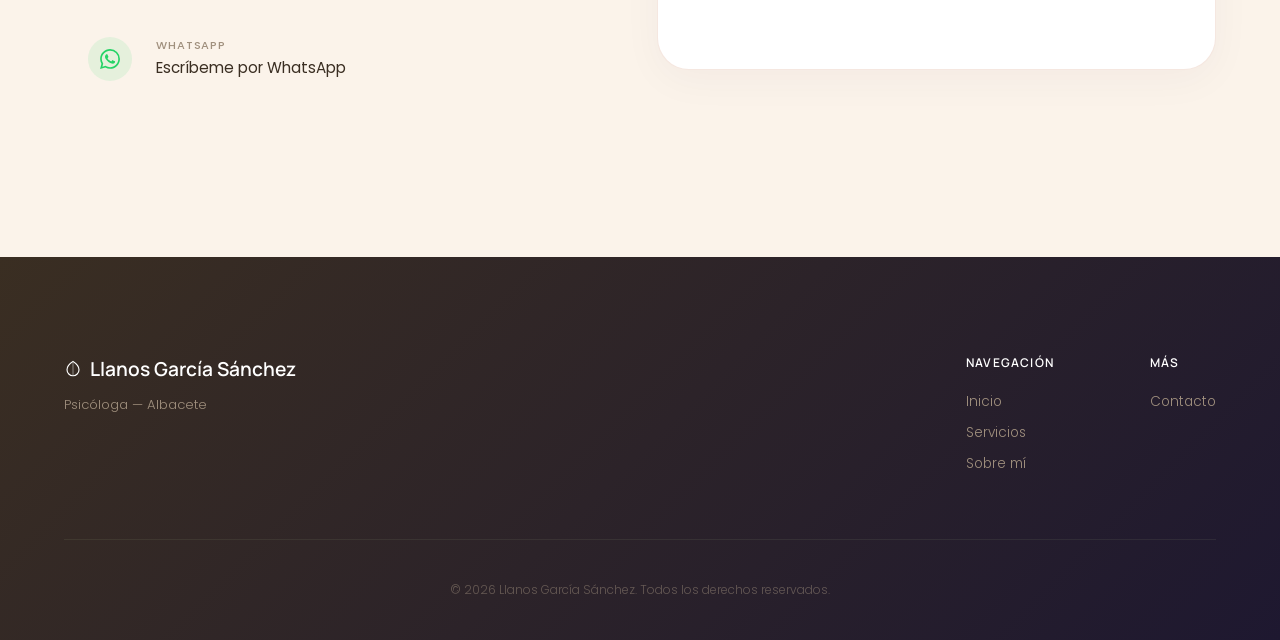
==== commit 9b9b33ef: "Cambio icono web" ====
--- a/index.html
+++ b/index.html
@@ -7,6 +7,12 @@
     <meta name="description" content="Psicóloga en Albacete especializada en terapia Gestalt individual online, círculos de mujeres y talleres de desarrollo personal. Llanos García Sánchez — acompañamiento profesional y cercano.">
     <meta name="author" content="Llanos García Sánchez">
     <link rel="canonical" href="https://llanosgarcia.com/">
+
+    <!-- Favicon -->
+    <link rel="icon" href="favicon.ico" sizes="any">
+    <link rel="icon" type="image/png" sizes="32x32" href="favicon-32x32.png">
+    <link rel="icon" type="image/png" sizes="16x16" href="favicon-16x16.png">
+    <link rel="apple-touch-icon" sizes="180x180" href="apple-touch-icon.png">
 
     <!-- Open Graph / Twitter -->
     <!-- TODO: og-image.jpg debe ser 1200×630. Dominio de producción confirmado: https://llanosgarcia.com/ -->
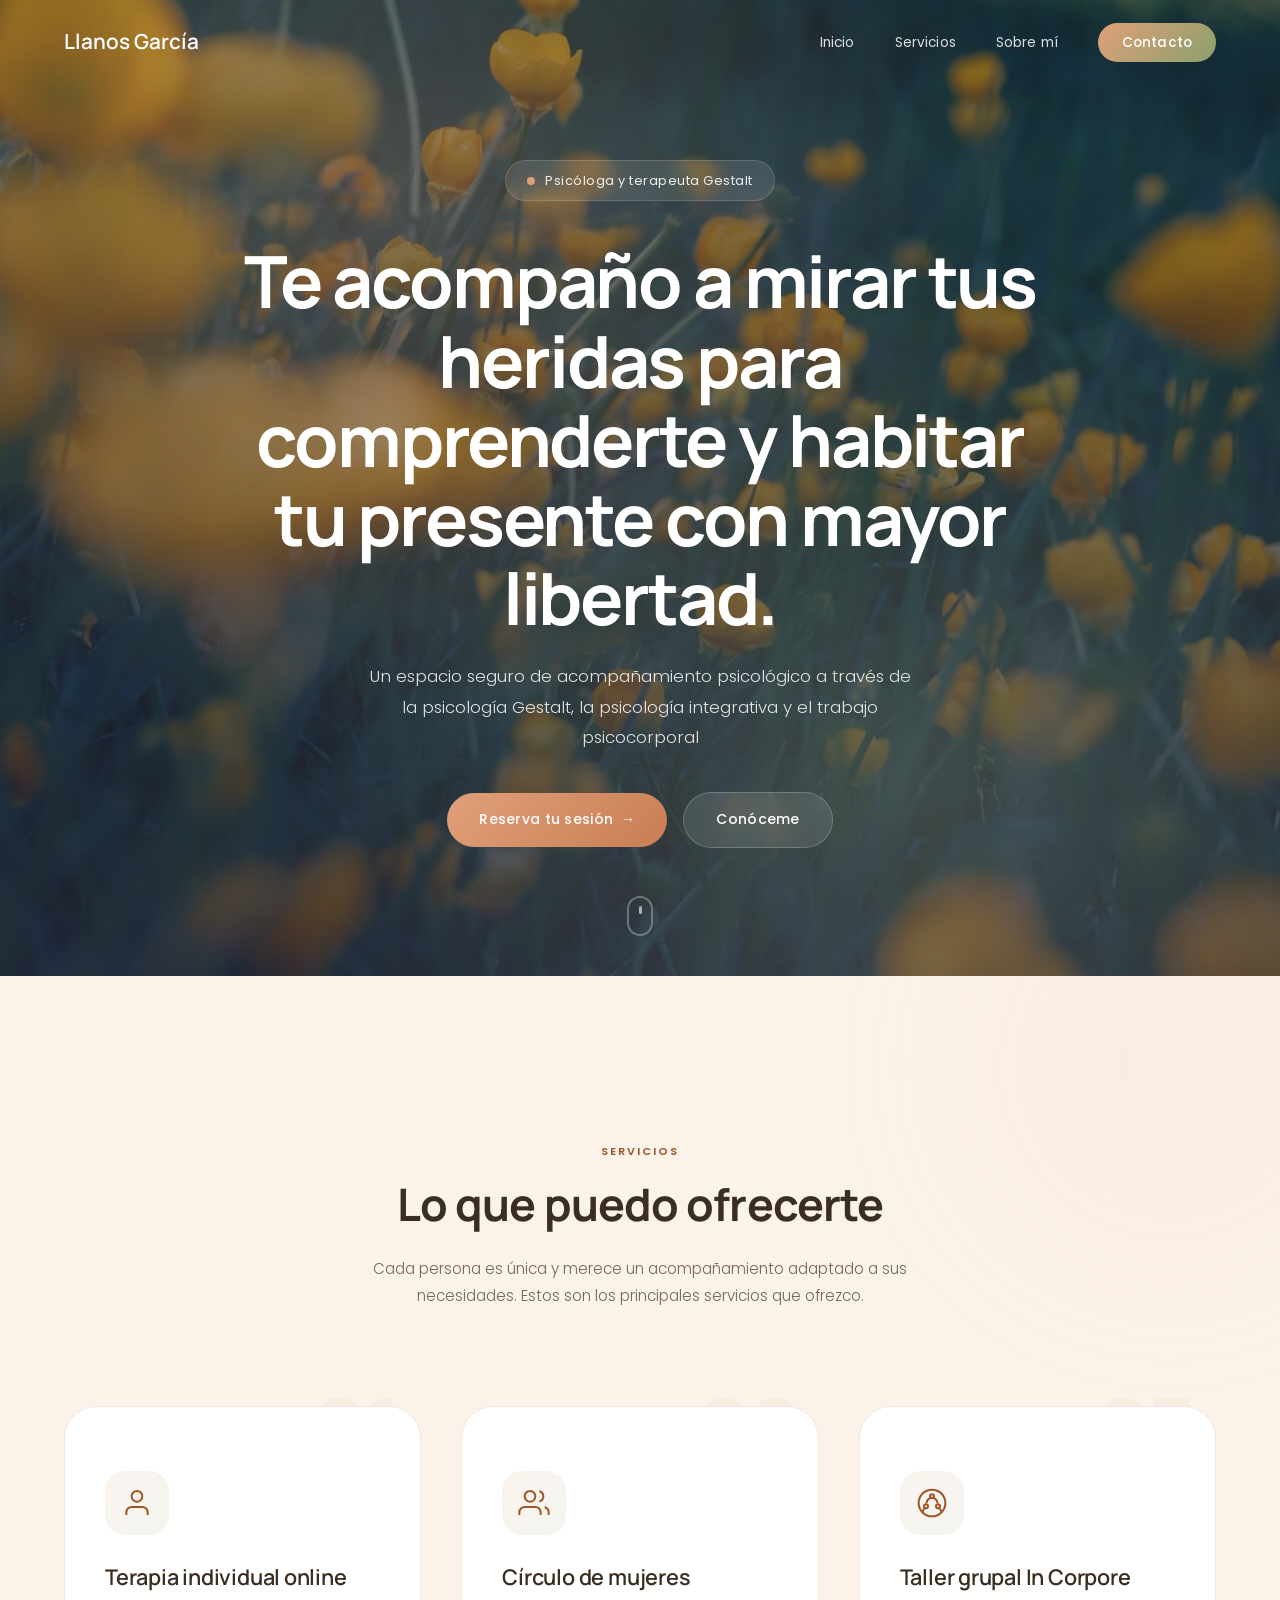
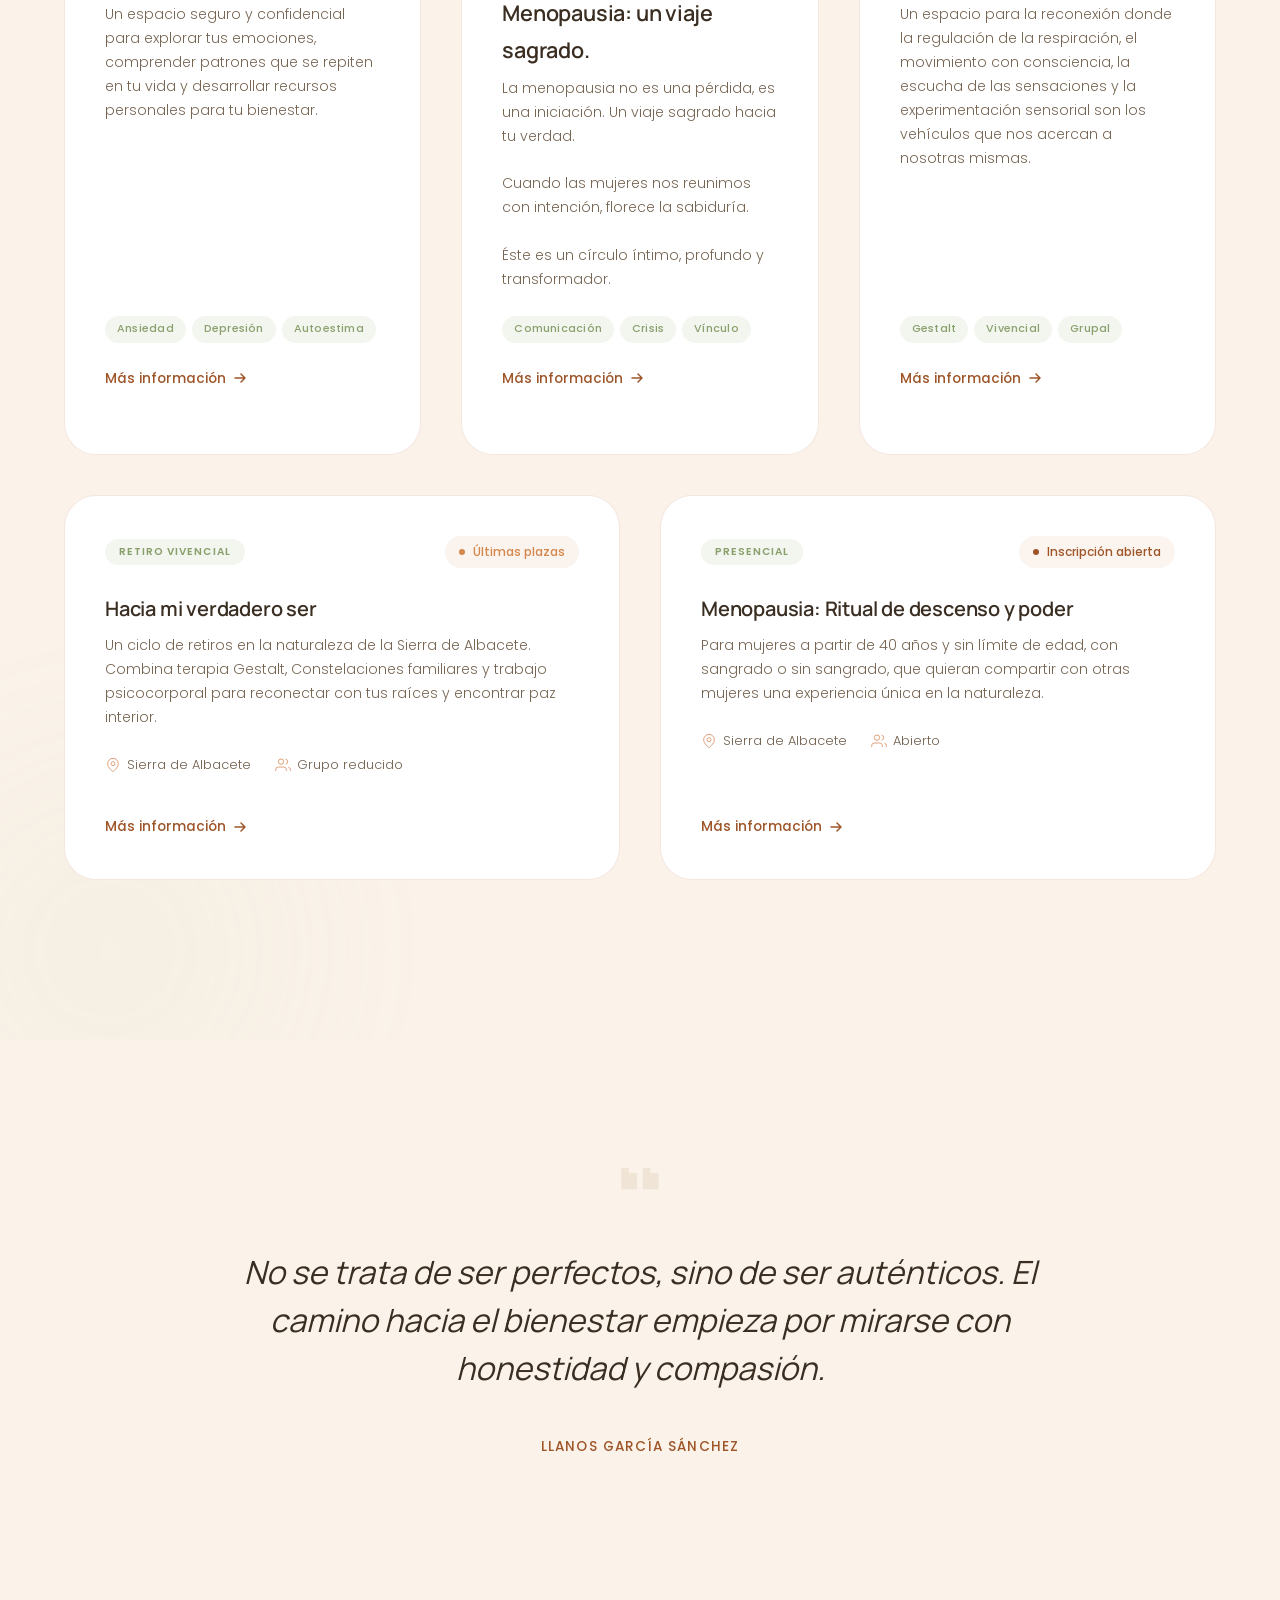
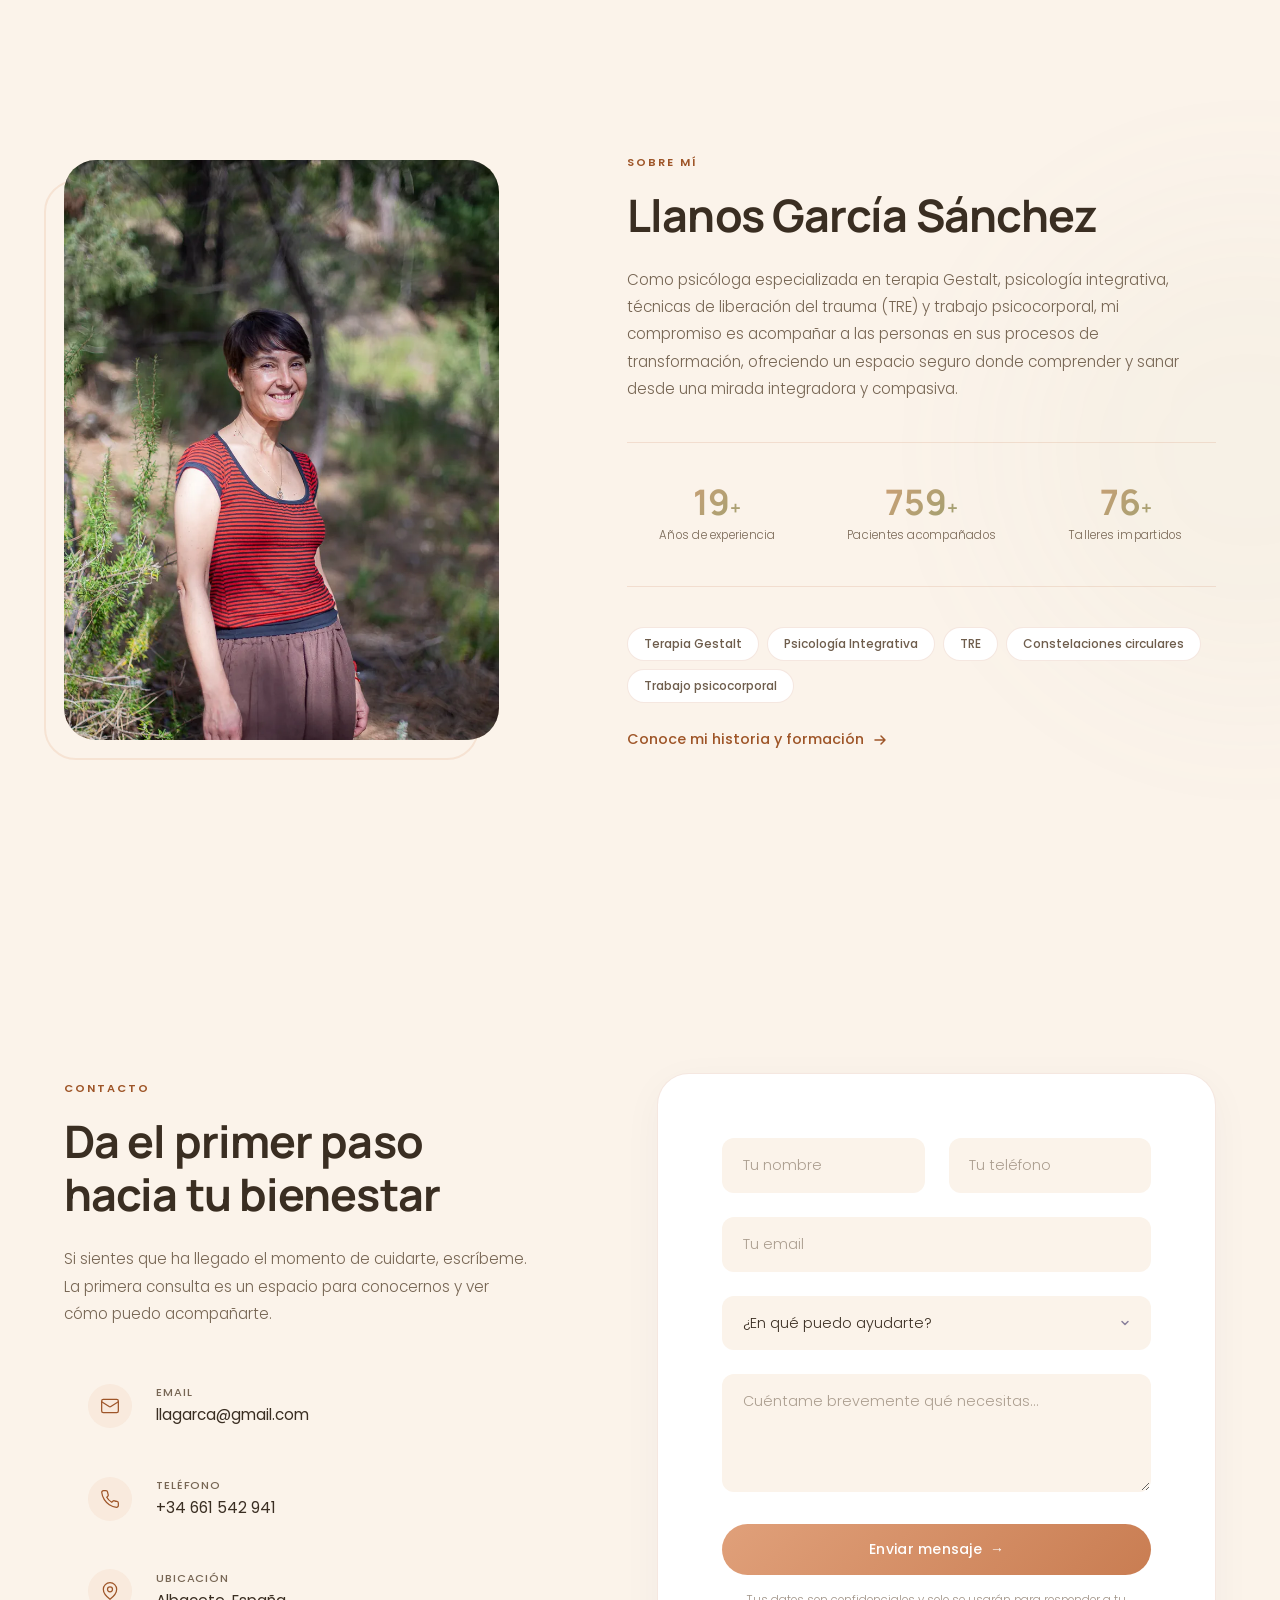
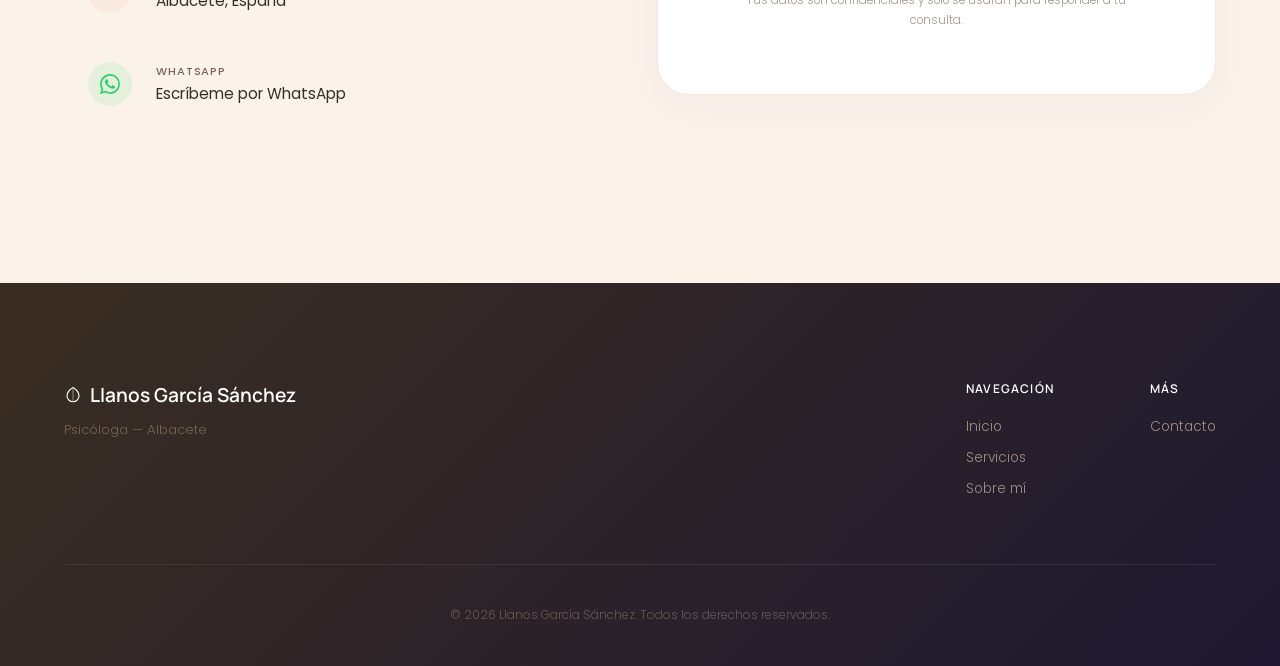
==== commit 667cc3df: "Nueva pagina sobre mi" ====
--- a/index.html
+++ b/index.html
@@ -65,7 +65,7 @@
             <ul class="nav-menu" id="nav-menu">
                 <li><a href="#inicio" class="nav-link">Inicio</a></li>
                 <li><a href="#servicios" class="nav-link">Servicios</a></li>
-                <li><a href="#sobre-mi" class="nav-link">Sobre mí</a></li>
+                <li><a href="sobre-mi.html" class="nav-link">Sobre mí</a></li>
                 <li><a href="#contacto" class="nav-link nav-link--cta">Contacto</a></li>
             </ul>
         </div>
@@ -265,7 +265,10 @@
                             <!-- TODO rendimiento: renombrar el binario a "foto-llanos.jpg" (sin espacios ni
                                  mayúsculas) y actualizar el src; considerar servirlo también en WebP.
                                  No renombrar el archivo aquí: vive en el repo. -->
-                            <img src="Foto Llanos.jpg" alt="Foto de Llanos García Sánchez" class="about-photo" loading="lazy" decoding="async" width="1154" height="1731">
+                            <picture>
+                                <source srcset="foto-llanos.webp" type="image/webp">
+                                <img src="Foto Llanos.jpg" alt="Foto de Llanos García Sánchez" class="about-photo" loading="lazy" decoding="async" width="1154" height="1731">
+                            </picture>
                         </div>
                         <div class="about-image-accent"></div>
                     </div>
@@ -298,6 +301,10 @@
                         <span class="specialty-tag">Constelaciones circulares</span>
                         <span class="specialty-tag">Trabajo psicocorporal</span>
                     </div>
+                    <a href="sobre-mi.html" class="about-more-link fade-up" aria-label="Conoce la historia y la formación completa de Llanos García Sánchez">
+                        Conoce mi historia y formación
+                        <svg width="16" height="16" viewBox="0 0 16 16" fill="none"><path d="M3 8h10M9 4l4 4-4 4" stroke="currentColor" stroke-width="1.5" stroke-linecap="round" stroke-linejoin="round"/></svg>
+                    </a>
                 </div>
             </div>
         </div>
@@ -416,7 +423,7 @@
                         <h4 class="footer-nav-title">Navegación</h4>
                         <a href="#inicio">Inicio</a>
                         <a href="#servicios">Servicios</a>
-                        <a href="#sobre-mi">Sobre mí</a>
+                        <a href="sobre-mi.html">Sobre mí</a>
                     </div>
                     <div class="footer-nav-group">
                         <h4 class="footer-nav-title">Más</h4>
--- a/styles.css
+++ b/styles.css
@@ -9,6 +9,7 @@
     --color-bg-card: #FFFBF5;
     --color-aqua: #E0A07A;
     --color-aqua-dark: #C97D52;
+    --color-accent-text: #9E5528;
     --color-aqua-light: rgba(224, 160, 122, 0.12);
     --color-aqua-glow: rgba(224, 160, 122, 0.08);
     --color-violet: #A9B98E;
@@ -18,7 +19,7 @@
     --color-lavender: #EAD9C4;
     --color-text-dark: #3A2E22;
     --color-text-medium: #6E5D4C;
-    --color-text-muted: #A0907E;
+    --color-text-muted: #776654;
     --color-white: #FFFFFF;
     --color-border: rgba(201, 125, 82, 0.18);
 
@@ -99,21 +100,7 @@
 }
 
 .text-highlight {
-    position: relative;
     display: inline;
-}
-
-.text-highlight::after {
-    content: '';
-    position: absolute;
-    left: -4px;
-    right: -4px;
-    bottom: 2px;
-    height: 35%;
-    background: linear-gradient(90deg, rgba(224, 160, 122, 0.20), rgba(169, 185, 142, 0.20));
-    border-radius: 4px;
-    z-index: -1;
-    transition: height var(--transition-base);
 }
 
 /* --- Decorative Blobs --- */
@@ -530,7 +517,7 @@
     font-weight: 600;
     letter-spacing: 0.18em;
     text-transform: uppercase;
-    color: var(--color-aqua-dark);
+    color: var(--color-accent-text);
     margin-bottom: var(--spacing-sm);
 }
 
@@ -614,7 +601,7 @@
     background: linear-gradient(135deg, var(--color-aqua-light), var(--color-violet-light));
     border-radius: var(--radius-lg);
     margin-bottom: var(--spacing-md);
-    color: var(--color-aqua-dark);
+    color: var(--color-accent-text);
     transition: transform var(--transition-spring), background var(--transition-base);
 }
 
@@ -667,7 +654,7 @@
     font-family: var(--font-body);
     font-size: 0.85rem;
     font-weight: 500;
-    color: var(--color-aqua-dark);
+    color: var(--color-accent-text);
     transition: gap var(--transition-base);
 }
 
@@ -716,7 +703,7 @@
     font-size: 0.85rem;
     font-weight: 500;
     font-style: normal;
-    color: var(--color-aqua-dark);
+    color: var(--color-accent-text);
     letter-spacing: 0.08em;
     text-transform: uppercase;
 }
@@ -787,6 +774,14 @@
     z-index: 1;
 }
 
+.image-placeholder picture {
+    display: block;
+    width: 100%;
+    height: 100%;
+    position: relative;
+    z-index: 1;
+}
+
 /* --- Stats --- */
 .about-stats {
     display: grid;
@@ -887,7 +882,7 @@
     font-family: var(--font-body);
     font-size: 0.85rem;
     font-weight: 500;
-    color: var(--color-aqua-dark);
+    color: var(--color-accent-text);
     margin-top: auto;
     padding-top: var(--spacing-sm);
     transition: gap var(--transition-base);
@@ -959,7 +954,7 @@
 }
 
 .workshop-status--open {
-    color: var(--color-aqua-dark);
+    color: var(--color-accent-text);
     background: var(--color-aqua-light);
 }
 
@@ -1011,7 +1006,7 @@
     justify-content: center;
     background: var(--color-aqua-light);
     border-radius: 50%;
-    color: var(--color-aqua-dark);
+    color: var(--color-accent-text);
 }
 
 .contact-icon--whatsapp {
@@ -1171,7 +1166,7 @@
 .footer-nav-group a {
     font-family: var(--font-body);
     font-size: 0.85rem;
-    color: var(--color-text-muted);
+    color: #A0907E;
     transition: color var(--transition-fast);
 }
 
@@ -1185,7 +1180,7 @@
 .footer-bottom p {
     font-family: var(--font-body);
     font-size: 0.75rem;
-    color: var(--color-text-muted);
+    color: #A0907E;
     opacity: 0.5;
 }
 
@@ -1280,6 +1275,182 @@
     .workshop-card-details { flex-direction: column; gap: var(--spacing-xs); }
 }
 
+/* ============================================
+   PÁGINA SOBRE MÍ
+   ============================================ */
+/* Nav legible sobre fondo claro */
+.navbar--light .nav-logo,
+.navbar--light .nav-logo-icon { color: var(--color-text-dark); }
+.navbar--light .nav-link { color: var(--color-text-medium); }
+.navbar--light .nav-link:hover { color: var(--color-text-dark); }
+.navbar--light .nav-link.active { color: var(--color-accent-text); }
+
+/* Hero editorial (split foto + texto) */
+.about-hero {
+    position: relative;
+    overflow: hidden;
+    background: linear-gradient(180deg, var(--color-bg-alt) 0%, var(--color-bg) 100%);
+    padding: calc(var(--spacing-4xl) + 30px) 0 var(--spacing-3xl);
+}
+.about-hero-grid {
+    display: grid;
+    grid-template-columns: 1.1fr 0.9fr;
+    gap: var(--spacing-3xl);
+    align-items: center;
+}
+.about-hero-title {
+    font-family: var(--font-heading);
+    font-size: clamp(2.6rem, 5.5vw, 4rem);
+    font-weight: 700;
+    line-height: 1.05;
+    letter-spacing: -0.03em;
+    color: var(--color-text-dark);
+    margin: var(--spacing-xs) 0 var(--spacing-sm);
+}
+.about-hero-role {
+    font-family: var(--font-body);
+    font-size: 0.95rem;
+    font-weight: 500;
+    letter-spacing: 0.03em;
+    color: var(--color-accent-text);
+    margin-bottom: var(--spacing-md);
+}
+.about-hero-intro {
+    font-family: var(--font-body);
+    font-size: 1.05rem;
+    font-weight: 300;
+    line-height: 1.8;
+    color: var(--color-text-medium);
+    max-width: 46ch;
+    margin-bottom: var(--spacing-md);
+}
+.about-hero-cole {
+    font-family: var(--font-body);
+    font-size: 0.8rem;
+    color: var(--color-text-muted);
+    letter-spacing: 0.01em;
+}
+.about-hero-media { position: relative; }
+.about-hero-media .about-image-frame { max-width: 380px; margin-left: auto; }
+
+.about-more-link {
+    display: inline-flex;
+    align-items: center;
+    gap: 8px;
+    margin-top: var(--spacing-md);
+    font-family: var(--font-body);
+    font-size: 0.9rem;
+    font-weight: 500;
+    color: var(--color-accent-text);
+    transition: gap var(--transition-base);
+}
+.about-more-link:hover { gap: 12px; }
+.about-more-link svg { transition: transform var(--transition-base); }
+.about-more-link:hover svg { transform: translateX(4px); }
+
+/* Mi historia — editorial asimétrico */
+.section-story { background-color: var(--color-white); }
+.story-grid {
+    display: grid;
+    grid-template-columns: 0.85fr 1.15fr;
+    gap: var(--spacing-2xl);
+    align-items: start;
+}
+.story-heading {
+    font-family: var(--font-heading);
+    font-size: clamp(1.7rem, 3.2vw, 2.4rem);
+    font-weight: 700;
+    line-height: 1.15;
+    letter-spacing: -0.02em;
+    color: var(--color-text-dark);
+    margin-top: var(--spacing-xs);
+}
+.story-lead {
+    font-family: var(--font-heading);
+    font-size: clamp(1.15rem, 2vw, 1.4rem);
+    font-weight: 600;
+    line-height: 1.45;
+    color: var(--color-text-dark);
+    margin-bottom: var(--spacing-md);
+}
+.story-text {
+    font-family: var(--font-body);
+    font-size: 1rem;
+    line-height: 1.9;
+    color: var(--color-text-medium);
+}
+
+/* Formación — cabecera a la izquierda, tarjetas sin icono */
+.section-formacion { background-color: var(--color-bg); }
+.formacion-head {
+    max-width: 620px;
+    margin-bottom: var(--spacing-2xl);
+}
+.formacion-grid {
+    display: grid;
+    grid-template-columns: repeat(2, 1fr);
+    gap: var(--spacing-md);
+}
+.formacion-card {
+    background: var(--color-white);
+    border: 1px solid var(--color-border);
+    border-left: 3px solid var(--color-aqua);
+    border-radius: var(--radius-md);
+    padding: var(--spacing-lg);
+    display: flex;
+    flex-direction: column;
+    gap: 6px;
+    transition: transform var(--transition-base), box-shadow var(--transition-base);
+}
+.formacion-card:hover {
+    transform: translateX(4px);
+    box-shadow: 0 12px 30px rgba(45, 37, 64, 0.06);
+}
+.formacion-card-title {
+    font-family: var(--font-heading);
+    font-size: 1.1rem;
+    font-weight: 600;
+    color: var(--color-text-dark);
+    line-height: 1.35;
+}
+.formacion-card-meta {
+    font-family: var(--font-body);
+    font-size: 0.88rem;
+    color: var(--color-text-muted);
+    line-height: 1.5;
+}
+.formacion-mentor {
+    color: var(--color-accent-text);
+    font-weight: 500;
+    border-bottom: 1px solid transparent;
+    transition: border-color var(--transition-base);
+    display: inline-flex;
+    align-items: center;
+    gap: 3px;
+}
+.formacion-mentor:hover { border-bottom-color: var(--color-aqua-dark); }
+.formacion-mentor svg { flex-shrink: 0; }
+
+/* CTA final Sobre mí */
+.section-cta-about { background-color: var(--color-bg-alt); }
+.about-cta-inner {
+    max-width: 640px;
+    margin: 0 auto;
+    text-align: center;
+}
+.about-cta-inner .btn { margin-top: var(--spacing-md); }
+
+@media (max-width: 900px) {
+    .about-hero-grid { grid-template-columns: 1fr; gap: var(--spacing-xl); }
+    .about-hero-media { order: -1; }
+    .about-hero-media .about-image-frame { max-width: 300px; margin: 0 auto; }
+    .story-grid { grid-template-columns: 1fr; gap: var(--spacing-md); }
+    .formacion-grid { grid-template-columns: 1fr; }
+}
+@media (max-width: 768px) {
+    .about-hero { padding: calc(var(--spacing-3xl) + 10px) 0 var(--spacing-2xl); }
+}
+
 /* --- Reduced motion --- */
 @media (prefers-reduced-motion: reduce) {
     *, *::before, *::after {
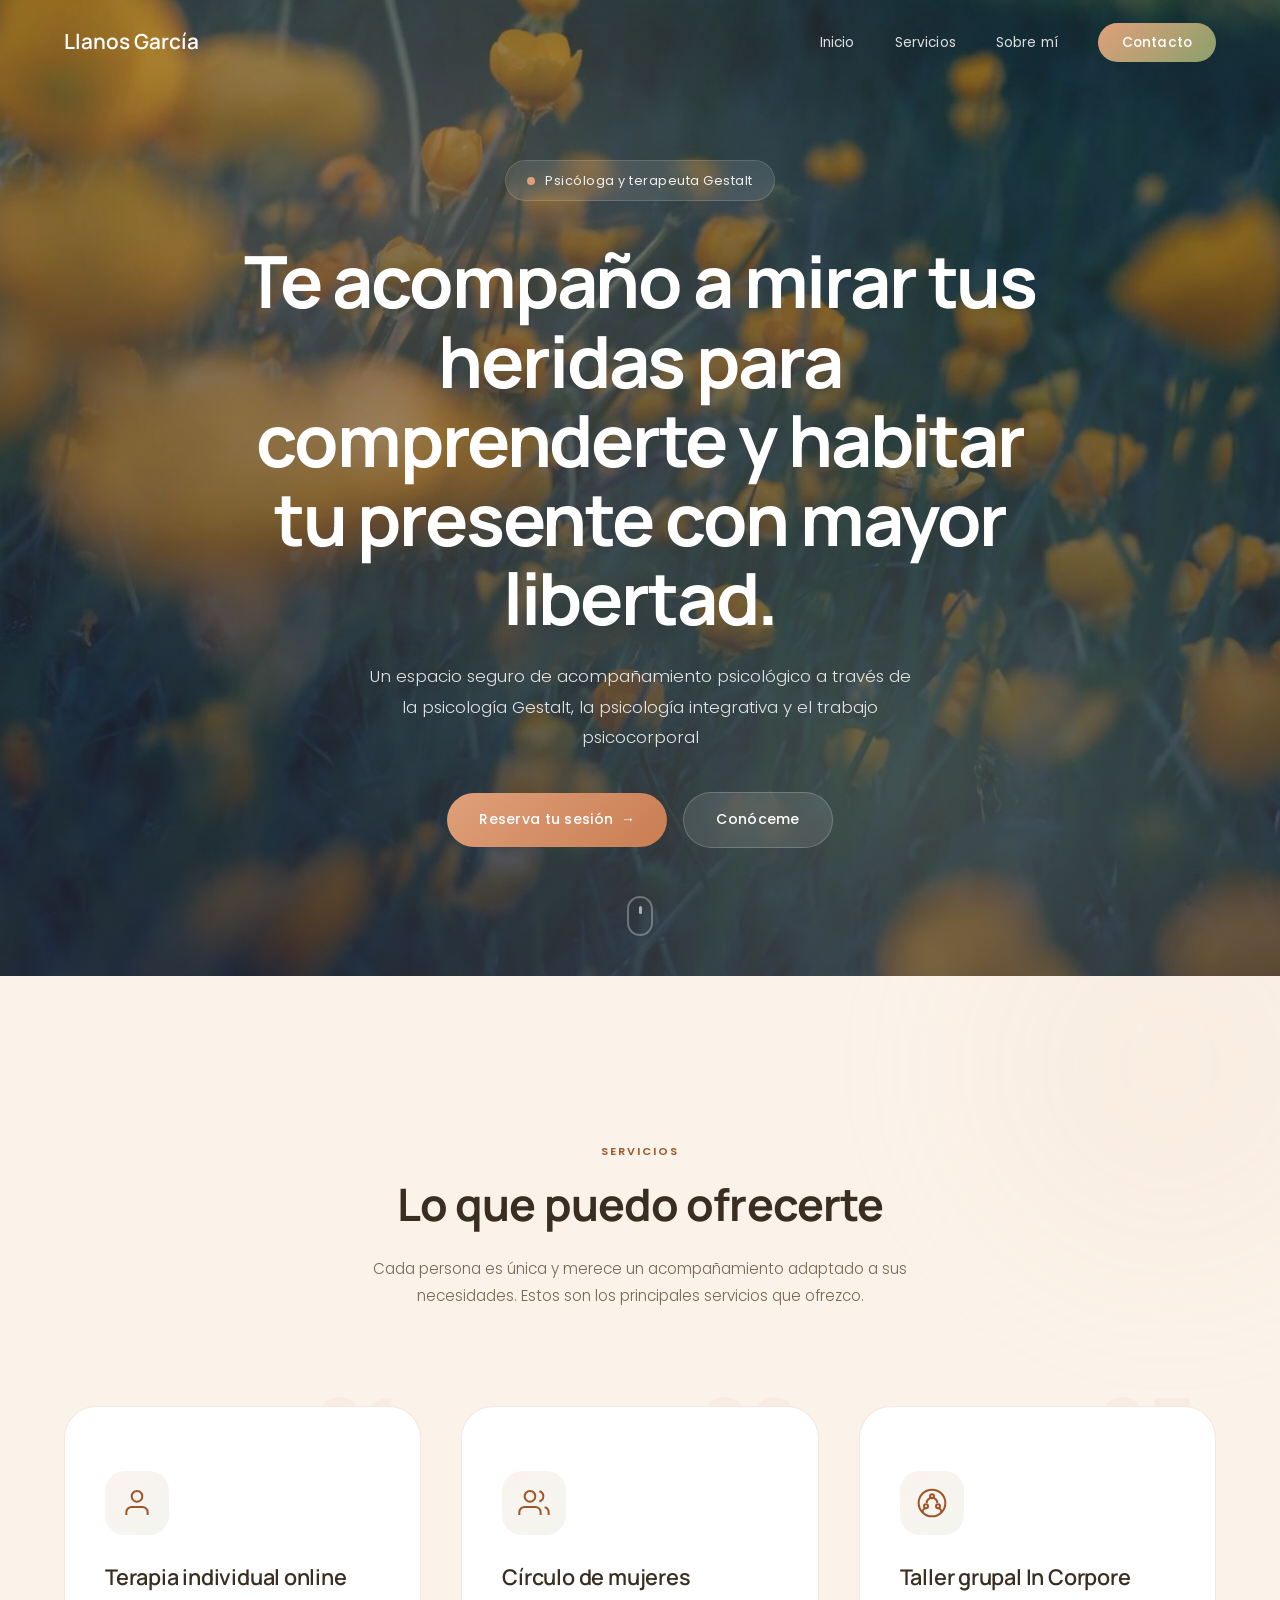
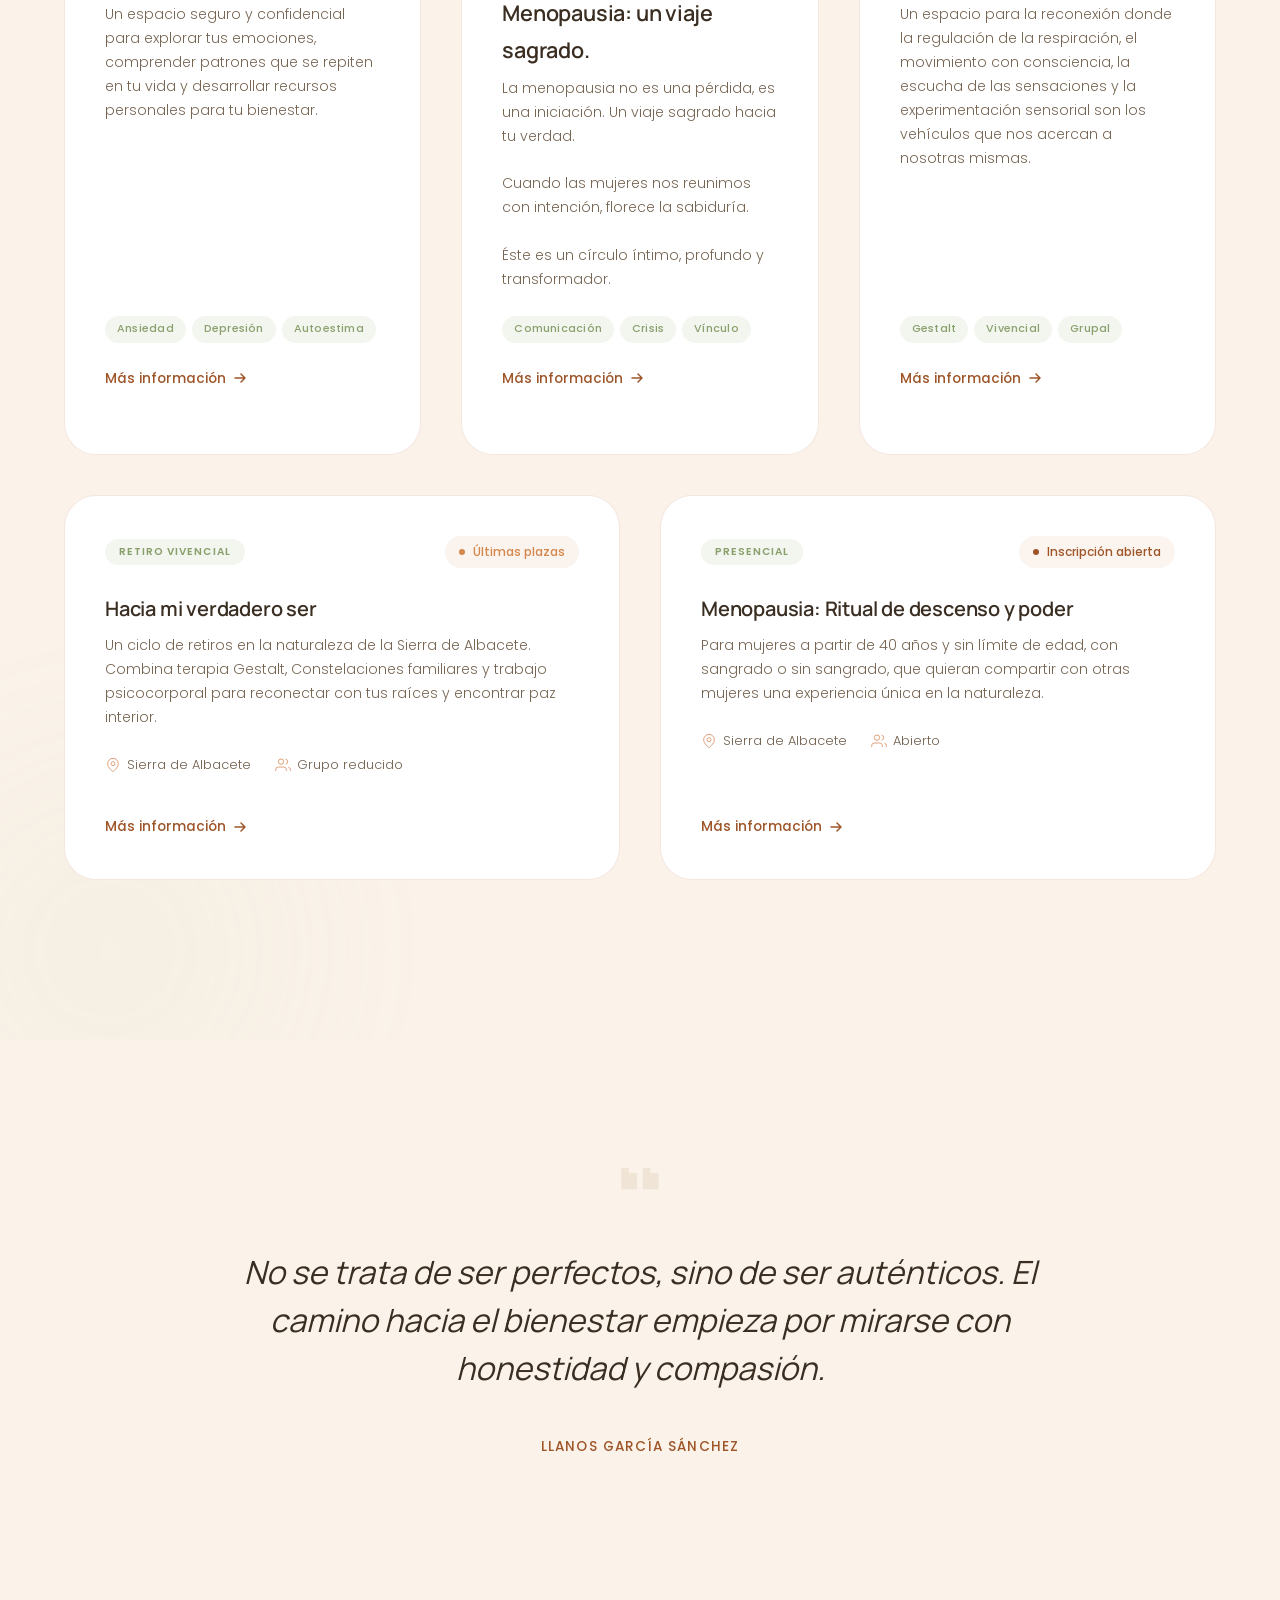
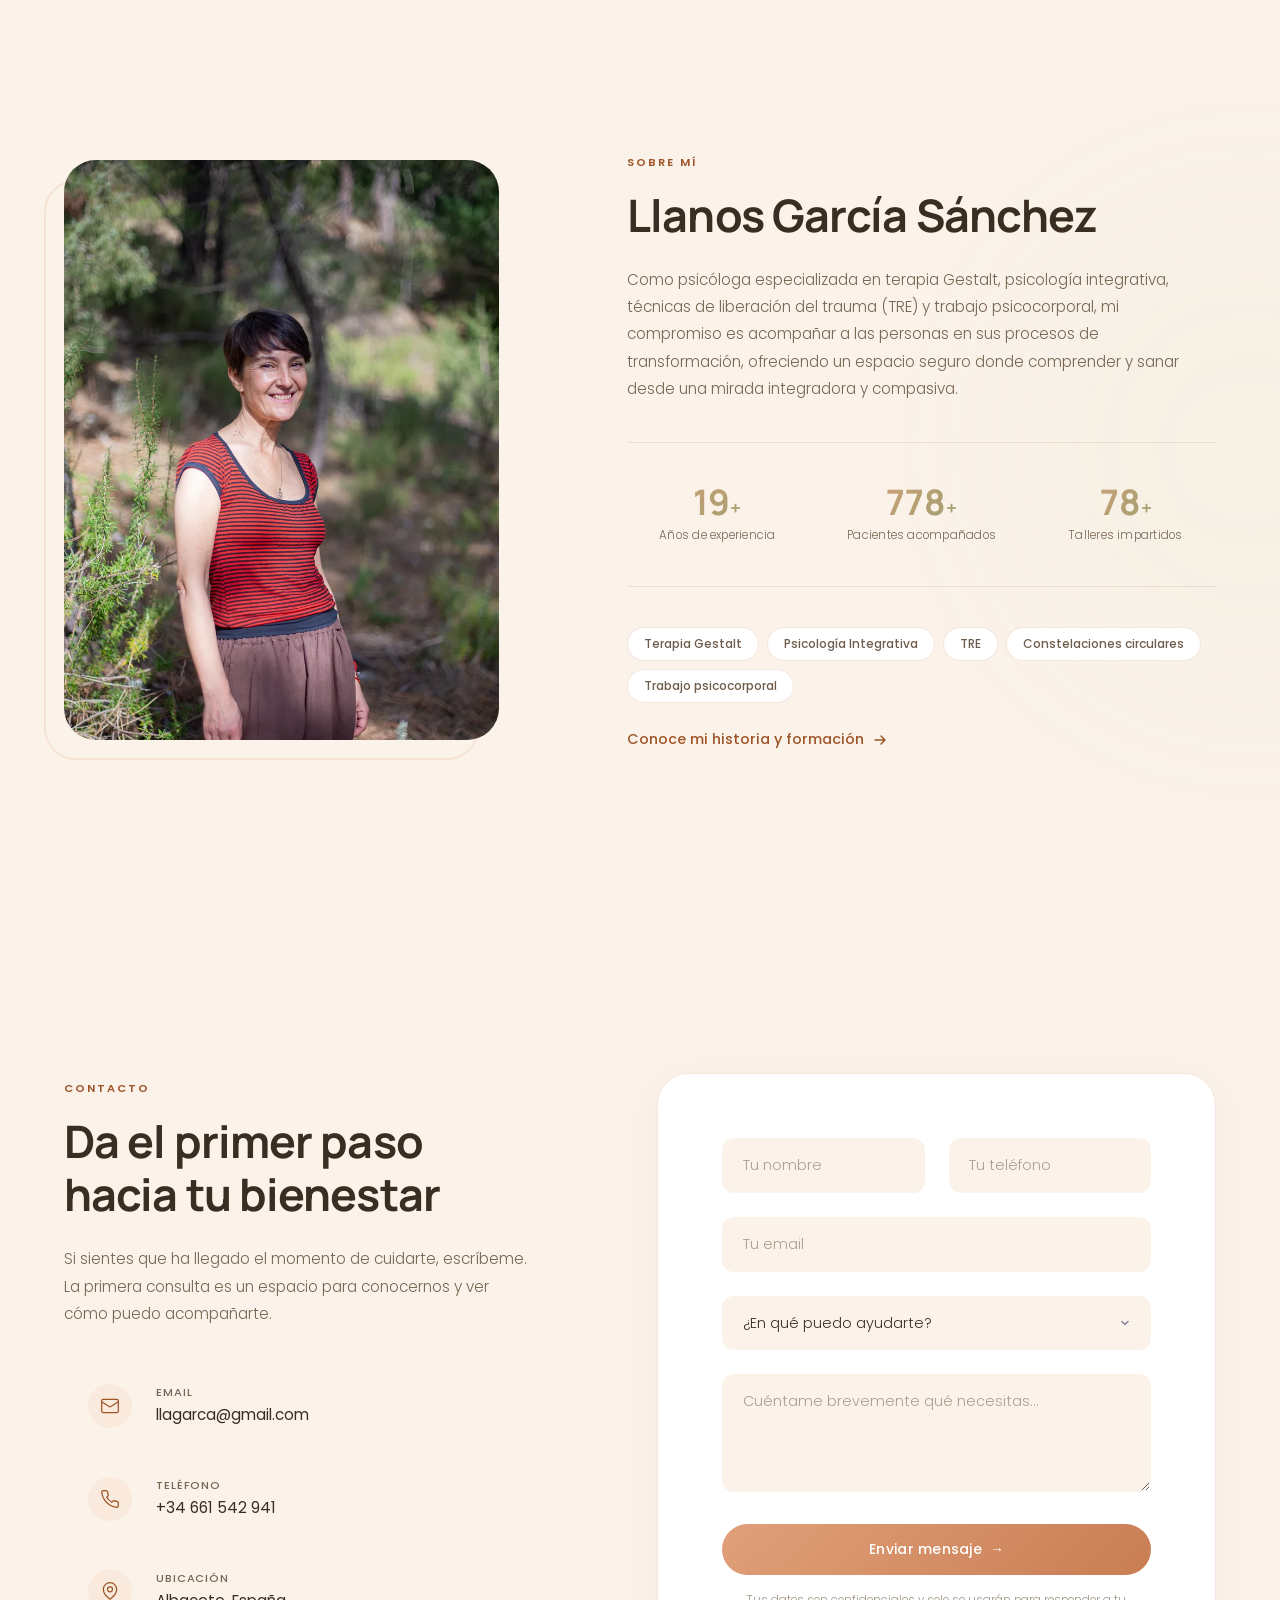
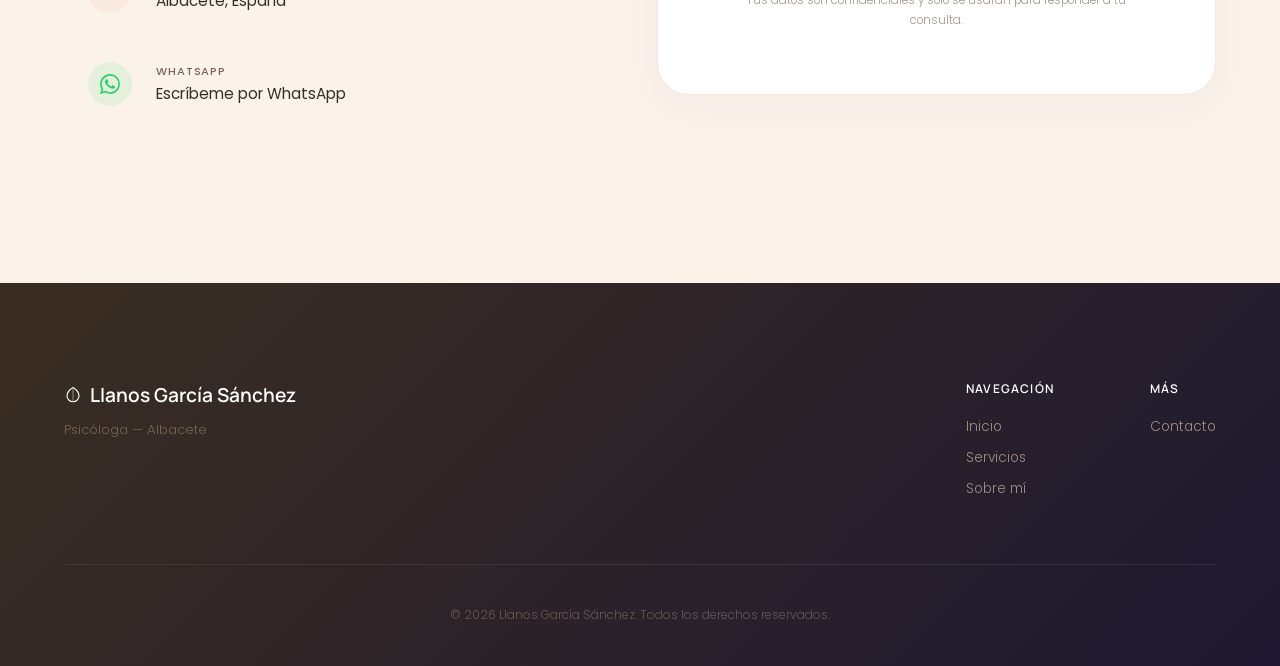
==== commit 47c1c01f: "arreglos google 1" ====
--- a/index.html
+++ b/index.html
@@ -26,7 +26,8 @@
 
     <link rel="preconnect" href="https://fonts.googleapis.com">
     <link rel="preconnect" href="https://fonts.gstatic.com" crossorigin>
-    <link href="https://fonts.googleapis.com/css2?family=Manrope:wght@300;400;500;600;700&family=Poppins:ital,wght@0,300;0,400;0,500;0,600;1,300;1,400&display=swap" rel="stylesheet">
+    <link rel="preload" as="style" href="https://fonts.googleapis.com/css2?family=Manrope:wght@300;400;500;600;700&family=Poppins:ital,wght@0,300;0,400;0,500;0,600;1,300;1,400&display=swap" onload="this.onload=null;this.rel='stylesheet'">
+    <noscript><link rel="stylesheet" href="https://fonts.googleapis.com/css2?family=Manrope:wght@300;400;500;600;700&family=Poppins:ital,wght@0,300;0,400;0,500;0,600;1,300;1,400&display=swap"></noscript>
     <link rel="stylesheet" href="styles.css">
 
     <script type="application/ld+json">
@@ -420,13 +421,13 @@
                 </div>
                 <div class="footer-nav">
                     <div class="footer-nav-group">
-                        <h4 class="footer-nav-title">Navegación</h4>
+                        <h3 class="footer-nav-title">Navegación</h3>
                         <a href="#inicio">Inicio</a>
                         <a href="#servicios">Servicios</a>
                         <a href="sobre-mi.html">Sobre mí</a>
                     </div>
                     <div class="footer-nav-group">
-                        <h4 class="footer-nav-title">Más</h4>
+                        <h3 class="footer-nav-title">Más</h3>
                         <a href="#contacto">Contacto</a>
                     </div>
                 </div>
